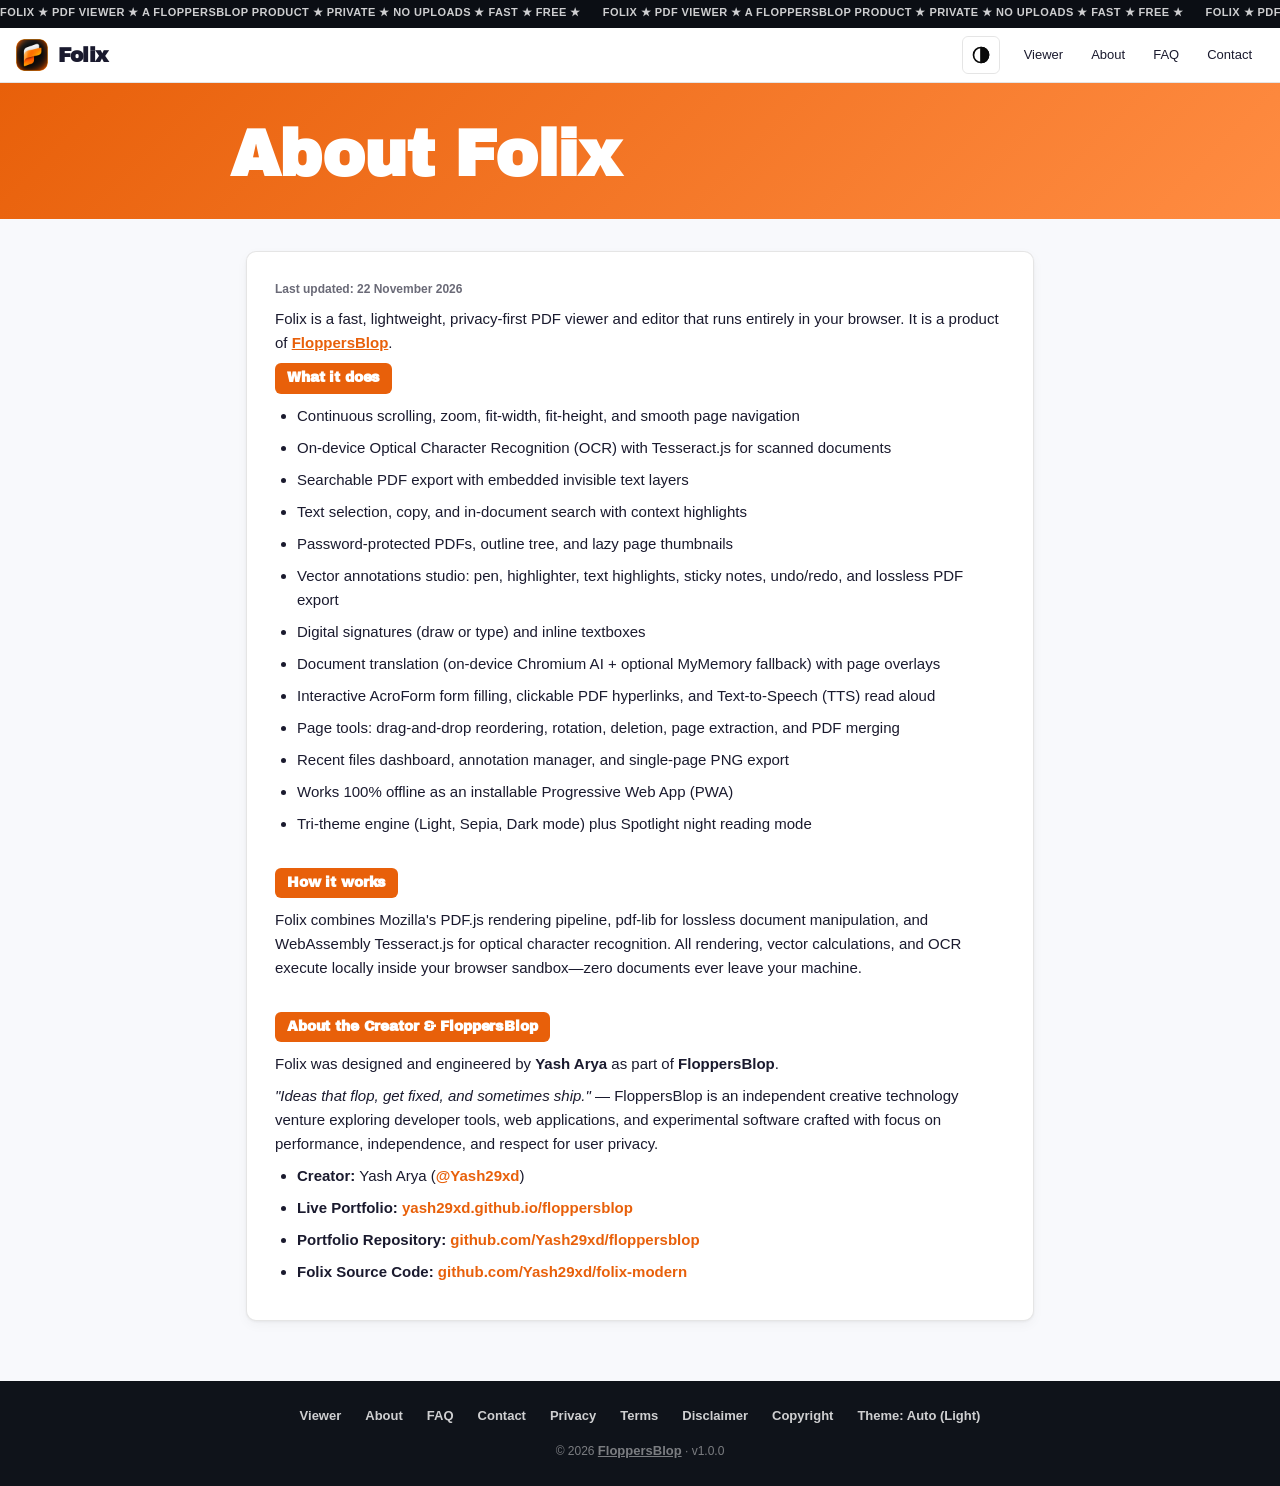
==== about.html @ b5c9e2c2 "Initial release of Folix Modern PDF Viewer" ====
<!DOCTYPE html>
<html lang="en"><head><meta charset="utf-8"><meta http-equiv="Content-Security-Policy" content="default-src 'self'; script-src 'self' 'unsafe-inline' 'wasm-unsafe-eval' 'unsafe-eval' blob:; style-src 'self' 'unsafe-inline'; img-src 'self' data: blob:; font-src 'self' data:; connect-src 'self' https://api.mymemory.translated.net blob:; worker-src 'self' blob:; frame-ancestors 'none'"><meta name="viewport" content="width=device-width, initial-scale=1, viewport-fit=cover">
<title>About Folix - Folix</title><meta name="theme-color" content="#e8600a">
<link rel="icon" type="image/png" sizes="32x32" href="assets/favicon-32.png"><link rel="apple-touch-icon" href="assets/apple-touch-icon.png"><link rel="manifest" href="site.webmanifest"><meta name="mobile-web-app-capable" content="yes"><meta name="apple-mobile-web-app-capable" content="yes"><meta name="apple-mobile-web-app-title" content="Folix">

<script>try{var t=localStorage.getItem('folix.theme');if(t==='dark'||t==='dark-ui'||t==='sepia')document.documentElement.dataset.theme=t;else if(localStorage.getItem('folix.dark')==='1')document.documentElement.dataset.theme='dark'}catch(e){}</script>
<link rel="stylesheet" href="styles.css"></head>
<body>
<div class="ticker" aria-hidden="true"><div class="tk"><span>FOLIX ★ PDF VIEWER ★ A FLOPPERSBLOP PRODUCT ★ PRIVATE ★ NO UPLOADS ★ FAST ★ FREE ★</span><span>FOLIX ★ PDF VIEWER ★ A FLOPPERSBLOP PRODUCT ★ PRIVATE ★ NO UPLOADS ★ FAST ★ FREE ★</span><span>FOLIX ★ PDF VIEWER ★ A FLOPPERSBLOP PRODUCT ★ PRIVATE ★ NO UPLOADS ★ FAST ★ FREE ★</span><span>FOLIX ★ PDF VIEWER ★ A FLOPPERSBLOP PRODUCT ★ PRIVATE ★ NO UPLOADS ★ FAST ★ FREE ★</span><span>FOLIX ★ PDF VIEWER ★ A FLOPPERSBLOP PRODUCT ★ PRIVATE ★ NO UPLOADS ★ FAST ★ FREE ★</span><span>FOLIX ★ PDF VIEWER ★ A FLOPPERSBLOP PRODUCT ★ PRIVATE ★ NO UPLOADS ★ FAST ★ FREE ★</span></div></div>
<header class="top"><a class="brand" href="index.html"><img src="assets/icon-192.png" alt=""><b>Folix</b></a>
<button type="button" class="thm" data-theme-toggle aria-label="Change theme"><img src="assets/icons/contrast.svg" alt=""></button>
<button class="burger" id="burger" aria-label="Menu" aria-expanded="false"><img src="assets/icons/menu.svg" alt=""></button>
<nav id="nav" aria-label="Main"><a href="index.html">Viewer</a><a href="about.html">About</a><a href="faq.html">FAQ</a><a href="contact.html">Contact</a></nav></header>
<main><div class="t"><h1>About Folix</h1></div><div class="wrap"><article class="card"><p class="up">Last updated: <span data-cfg="updated"></span></p>
<p>Folix is a fast, lightweight, privacy-first PDF viewer and editor that runs entirely in your browser. It is a product of <a href="https://yash29xd.github.io/floppersblop/" target="_blank" rel="noopener" style="font-weight:700;color:var(--o);text-decoration:underline"><span data-cfg="owner"></span></a>.</p>
<h2>What it does</h2><ul><li>Continuous scrolling, zoom, fit-width, fit-height, and smooth page navigation</li><li>On-device Optical Character Recognition (OCR) with Tesseract.js for scanned documents</li><li>Searchable PDF export with embedded invisible text layers</li><li>Text selection, copy, and in-document search with context highlights</li><li>Password-protected PDFs, outline tree, and lazy page thumbnails</li><li>Vector annotations studio: pen, highlighter, text highlights, sticky notes, undo/redo, and lossless PDF export</li><li>Digital signatures (draw or type) and inline textboxes</li><li>Document translation (on-device Chromium AI + optional MyMemory fallback) with page overlays</li><li>Interactive AcroForm form filling, clickable PDF hyperlinks, and Text-to-Speech (TTS) read aloud</li><li>Page tools: drag-and-drop reordering, rotation, deletion, page extraction, and PDF merging</li><li>Recent files dashboard, annotation manager, and single-page PNG export</li><li>Works 100% offline as an installable Progressive Web App (PWA)</li><li>Tri-theme engine (Light, Sepia, Dark mode) plus Spotlight night reading mode</li></ul>
<h2>How it works</h2><p>Folix combines Mozilla's PDF.js rendering pipeline, pdf-lib for lossless document manipulation, and WebAssembly Tesseract.js for optical character recognition. All rendering, vector calculations, and OCR execute locally inside your browser sandbox—zero documents ever leave your machine.</p>

<h2>About the Creator & FloppersBlop</h2>
<p>Folix was designed and engineered by <b>Yash Arya</b> as part of <b>FloppersBlop</b>.</p>
<p><i>"Ideas that flop, get fixed, and sometimes ship."</i> &mdash; FloppersBlop is an independent creative technology venture exploring developer tools, web applications, and experimental software crafted with focus on performance, independence, and respect for user privacy.</p>
<ul>
  <li><b>Creator:</b> Yash Arya (<a href="https://github.com/Yash29xd" target="_blank" rel="noopener">@Yash29xd</a>)</li>
  <li><b>Live Portfolio:</b> <a href="https://yash29xd.github.io/floppersblop/" target="_blank" rel="noopener">yash29xd.github.io/floppersblop</a></li>
  <li><b>Portfolio Repository:</b> <a href="https://github.com/Yash29xd/floppersblop" target="_blank" rel="noopener">github.com/Yash29xd/floppersblop</a></li>
  <li><b>Folix Source Code:</b> <a href="https://github.com/Yash29xd/folix-modern" target="_blank" rel="noopener">github.com/Yash29xd/folix-modern</a></li>
</ul>
</article></div></main>
<footer><nav class="nav" aria-label="Site"><a href="index.html">Viewer</a><a href="about.html">About</a><a href="faq.html">FAQ</a><a href="contact.html">Contact</a><a href="privacy.html">Privacy</a><a href="terms.html">Terms</a><a href="disclaimer.html">Disclaimer</a><a href="copyright.html">Copyright</a><button type="button" class="thm-f" data-theme-toggle="text"></button></nav><div>&copy; <span data-cfg="year"></span> <a href="https://yash29xd.github.io/floppersblop/" target="_blank" rel="noopener" style="color:inherit;text-decoration:underline;font-weight:700"><span data-cfg="owner"></span></a> &middot; v<span data-cfg="version"></span></div></footer>
<script src="config.js"></script><script src="app.js"></script></body></html>
---- styles.css ----
/**
 * @file styles.css
 * @description Master Stylesheet for Folix Modern PDF Viewer.
 *
 * Design System & Architecture:
 * - Clean, Modern UI: Soft shadows, rounded corners, refined color palette,
 *   system sans-serif typography, and generous whitespace.
 * - Tri-Theme Token Architecture:
 *   - Light (default): Clean white surfaces, subtle gray borders, soft blue-gray shadows,
 *     refined orange accent (#e8600a), warm neutrals.
 *   - Sepia: Warm parchment tones, muted amber accents, comfortable reading palette.
 *   - Dark: Modern dark surfaces (#0a0a0c background, #131316 cards, #101014 header/bars),
 *     subtle borders, muted orange accents, and crisp readable typography.
 * - Layout & Component Modules:
 *   1. Web Font Declarations (Archivo Black for branding, System Sans-Serif for body, Dancing Script for signatures)
 *   2. Base Reset, Root Variables & Global Element Rules
 *   3. Marquee Ticker, Header Bar & Site Navigation
 *   4. Main Viewer Toolbar & Adaptive Responsive Buttons
 *   5. Virtual Page Display Area & PDF Canvas Text Layers
 *   6. Sidebar, Navigation Tabs, Lazy Thumbnails & Outline Tree
 *   7. SVG Annotation Overlays (Ink, Highlighting, Notes, Textboxes, Signatures)
 *   8. Modal Dialogs (Password, Shortcuts Help, Notes Form, Signature Pad, Page Tools)
 *   9. Spotlight Night Reading Mode & Dimmer Overlay
 *   10. Search Custom Highlights & Find Tab Results
 *   11. Text-to-Speech (TTS) Floating Controller Bar
 *   12. Multi-Page Tools Grid & Drag-and-Drop Cards
 *   13. Document & Selection Translation Layers
 *   14. Print Optimization Media Queries (@media print)
 */

/* ===== WEB FONTS ===== */
@font-face{font-family:"Archivo Black";src:url(assets/fonts/archivo-black-latin-400-normal.woff2) format("woff2");font-weight:400;font-display:swap}
@font-face{font-family:"Space Mono";src:url(assets/fonts/space-mono-latin-400-normal.woff2) format("woff2");font-weight:400;font-display:swap}
@font-face{font-family:"Space Mono";src:url(assets/fonts/space-mono-latin-700-normal.woff2) format("woff2");font-weight:700;font-display:swap}
@font-face{font-family:"Dancing Script";src:url(assets/fonts/dancing-script-latin-600-normal.woff2) format("woff2");font-weight:600;font-display:swap}

/* ===== ROOT TOKENS & RESET ===== */
:root{
  --bd:rgba(0,0,0,.1);--sd:rgba(0,0,0,.06);
  --bw4:1px;--bw3:1px;--bw2:1px;
  --ink:#1a1a2e;--paper:#f8f9fc;
  --o:#e8600a;--y:#fff7ed;--l:#e8f5e9;
  --blk:#11141d;--yb:#e8600a;--lb:#2e7d32;--ob:#e8600a;
  --w:#ffffff;--cream:#f8f9fc;
  --s1:var(--paper);
  --b:1px solid var(--bd);
  --sh:0 1px 3px rgba(0,0,0,.06),0 4px 12px rgba(0,0,0,.04);
  --radius:10px;--radius-sm:8px;--radius-xs:6px;
  --font-body:-apple-system,BlinkMacSystemFont,"Segoe UI",Roboto,"Helvetica Neue",Arial,sans-serif;
  --font-heading:"Archivo Black",system-ui,sans-serif;
  --transition:all .18s cubic-bezier(.4,0,.2,1);

  /* Semantic Theme Tokens */
  --bg-footer:#0f131a;
  --fg-footer:rgba(255,255,255,.8);
  --fg-footer-muted:rgba(255,255,255,.45);
  --bg-ticker:#0b0e14;
  --fg-ticker:rgba(255,255,255,.8);
  --text-muted:rgba(26,26,46,.65);
  --hero-card-bg:#ffffff;
  --card-bg:#ffffff;
}
*{box-sizing:border-box;margin:0}
html{scroll-behavior:smooth}
body{background:var(--paper);color:var(--ink);font:15px/1.6 var(--font-body);min-height:100vh;min-height:100dvh;display:flex;flex-direction:column}
::selection{background:rgba(232,96,10,.25);color:var(--ink)}
h1,h2,.brand,.btn,.tile{font-family:var(--font-heading);letter-spacing:-.01em}
.tk,#nav a,footer a{font-family:var(--font-body);font-weight:600}

/* ===== TICKER — clean modern accent bar ===== */
.ticker{background:var(--bg-ticker);color:var(--fg-ticker);overflow:hidden;border-bottom:none;white-space:nowrap;height:28px}
.tk{display:flex;width:max-content;animation:tk 32s linear infinite;padding:5px 0;font-size:11px;letter-spacing:.04em;text-transform:uppercase}
.tk span{padding-right:2em}
@keyframes tk{to{transform:translateX(-50%)}}

/* ===== HEADER ===== */
.top{position:relative;display:flex;align-items:center;justify-content:space-between;gap:12px;padding:10px 20px;padding-top:calc(10px + env(safe-area-inset-top));background:var(--w);border-bottom:1px solid var(--bd);z-index:20;backdrop-filter:blur(12px);-webkit-backdrop-filter:blur(12px)}
.brand{display:flex;align-items:center;gap:10px;color:var(--ink);text-decoration:none;font-size:22px;line-height:1;letter-spacing:-.02em}
.brand img{width:36px;height:36px;border:none;border-radius:10px;background:transparent;box-shadow:none}
#nav{display:flex;gap:4px}
#nav a{padding:8px 14px;border:none;background:transparent;color:var(--ink);text-decoration:none;font-size:13px;border-radius:var(--radius-sm);box-shadow:none;transition:var(--transition);text-transform:none;font-weight:500}
#nav a:hover{background:var(--y);color:var(--o)}
#nav a:active{transform:scale(.97)}
.burger{display:none;width:40px;height:40px;padding:0;border:1px solid var(--bd);background:var(--w);box-shadow:none;cursor:pointer;align-items:center;justify-content:center;border-radius:var(--radius-sm)}
.burger img{width:22px;height:22px}

/* ===== BUTTONS — global ===== */
button,.btn{border:1px solid var(--bd);background:var(--w);color:var(--ink);box-shadow:none;min-width:38px;height:38px;padding:0 12px;font:inherit;font-weight:500;cursor:pointer;display:inline-flex;gap:6px;align-items:center;justify-content:center;text-decoration:none;border-radius:var(--radius-xs);transition:var(--transition)}
button:hover,.btn:hover{background:var(--y);border-color:rgba(232,96,10,.2)}
button:active,.btn:active{transform:scale(.97)}
button:disabled{opacity:.4;box-shadow:none;cursor:default;transform:none}
button:focus-visible,.btn:focus-visible,input:focus-visible,a:focus-visible{outline:2px solid var(--o);outline-offset:2px;background:var(--y)}
button img,.btn img{width:20px;height:20px;pointer-events:none}
.pri{background:var(--o);color:#fff;border-color:var(--o);font-size:14px;font-weight:600}
.pri:hover{background:#d35400;border-color:#d35400}

/* ===== TOOLBAR ===== */
.bar{display:flex;gap:8px;align-items:center;padding:8px 16px;background:var(--w);border-bottom:1px solid var(--bd);overflow-x:auto;scrollbar-width:none}
.bar::-webkit-scrollbar{display:none}
.bar>*{flex:none}
.grp{display:flex;gap:2px;align-items:center;border:1px solid var(--bd);background:var(--paper);padding:3px;border-radius:var(--radius-sm);box-shadow:none}
.grp button{box-shadow:none;border:none;height:32px;min-width:32px;border-radius:var(--radius-xs)}
.grp button:active{transform:scale(.95)}
input[type=number],input[type=search]{background:var(--w);color:var(--ink);border:1px solid var(--bd);height:34px;padding:0 10px;font:inherit;font-weight:500;border-radius:var(--radius-xs)}
#pg{width:56px;text-align:center}
#q{width:150px}
#zl,#tot,#cnt{font-weight:600;min-width:40px;text-align:center}

/* ===== MAIN VIEWER ===== */
main#main{flex:1;min-height:0;overflow:auto;position:relative;background:var(--paper);-webkit-overflow-scrolling:touch}
#pages{display:flex;flex-direction:column;align-items:center;align-items:safe center;gap:24px;padding:28px 16px 60px}
.page{position:relative;background:#fff;outline:none;box-shadow:0 2px 8px rgba(0,0,0,.08),0 8px 24px rgba(0,0,0,.06);flex:none;max-width:none;border-radius:2px}
.page canvas{display:block}
.textLayer{position:absolute;inset:0;overflow:hidden;line-height:1}
.textLayer span{position:absolute;color:transparent;white-space:pre;cursor:text;transform-origin:0 0}
.textLayer ::selection{background:rgba(232,96,10,.25);color:transparent}
.textLayer{transform-origin:0 0}
.textLayer span.hit{background:rgba(255,214,10,.65);outline:1px solid rgba(0,0,0,.15);border-radius:2px}
#empty{min-height:100%;box-sizing:border-box;padding:24px 16px 0;display:flex;flex-direction:column;gap:28px}
#empty.drag .hero{background:var(--l);transform:scale(1.005)}
@keyframes pop{from{transform:translateY(12px);opacity:0}}

/* ===== FOOTER ===== */
body:not(.app){min-height:100vh;min-height:100dvh;display:flex;flex-direction:column}
body:not(.app) footer{margin-top:auto}
footer{background:var(--bg-footer);color:var(--fg-footer);border-top:1px solid var(--bd);padding:24px 20px calc(24px + env(safe-area-inset-bottom));display:grid;gap:14px;font-size:12px;margin-top:auto}
footer .nav{display:grid;grid-template-columns:repeat(4,auto);gap:8px 18px;justify-content:center}
footer a{color:var(--fg-footer);text-decoration:none;font-size:13px;transition:var(--transition)}
footer a:hover{color:#fff;background:transparent}
footer div{text-align:center;color:var(--fg-footer-muted)}
#empty footer{margin:auto -16px 0}

/* ===== STATIC PAGE TITLES & CARDS ===== */
.t{background:linear-gradient(135deg,var(--o) 0%,#ff8c42 100%);border-bottom:none;padding:40px 20px 32px}
.t h1{max-width:820px;margin:0 auto;font-size:clamp(32px,7vw,64px);line-height:1;animation:pop .45s ease both;color:#fff}
.wrap{max-width:820px;width:100%;margin:0 auto;padding:32px 16px 60px}
.card{background:var(--card-bg);border:1px solid var(--bd);box-shadow:var(--sh);padding:28px;border-radius:var(--radius);animation:pop .5s ease both}
.card h2{display:inline-block;background:var(--o);color:#fff;padding:4px 12px;margin:24px 0 10px;font-size:14px;border-radius:var(--radius-xs);transform:none}
.card h2:first-of-type{margin-top:0}
.card p,.card li{margin-bottom:8px}
.card ul{padding-left:22px}
.card a{color:var(--o);font-weight:600;background:transparent;text-decoration:none;padding:0;transition:var(--transition)}
.card a:hover{color:#d35400;text-decoration:underline}
.card code{background:var(--paper);border:1px solid var(--bd);padding:1px 6px;border-radius:4px;font-size:.9em}
.up{font-size:12px;margin-bottom:16px;font-weight:600;color:var(--text-muted)}

/* ===== TOAST ===== */
#msg{position:fixed;left:50%;bottom:calc(20px + env(safe-area-inset-bottom));transform:translateX(-50%);background:var(--bg-footer);color:#fff;border:1px solid var(--bd);border-radius:var(--radius-sm);padding:10px 20px;display:none;z-index:50;font-weight:500;box-shadow:0 4px 20px rgba(0,0,0,.25)}
.hide{display:none!important}

/* ===== RESPONSIVE ===== */
@media(max-width:720px){
 .burger{display:inline-flex}
 #nav{display:none;position:absolute;top:100%;left:0;right:0;background:var(--w);border-bottom:1px solid var(--bd);padding:12px 16px;gap:4px;grid-template-columns:1fr 1fr;box-shadow:0 8px 24px rgba(0,0,0,.1)}
 .top.open #nav{display:grid}
 #nav a{text-align:center;padding:12px 8px;background:var(--paper);border-radius:var(--radius-xs)}
 footer .nav{grid-template-columns:repeat(2,auto)}
 .brand{font-size:20px}#q{width:110px}
 .page{box-shadow:0 2px 8px rgba(0,0,0,.08)}
}
@media(prefers-reduced-motion:reduce){*{animation:none!important;transition:none!important}html{scroll-behavior:auto}}
@media print{.ticker,.top,.bar,#msg,#empty,footer,#reveal,.pop,#spot,#spctl{display:none!important}main#main{overflow:visible}.page{box-shadow:none;outline:0}}

/* ===== APP MODE ===== */
body.app{height:100vh;height:100dvh;overflow:hidden}
#chrome{flex:none;position:relative;z-index:20;transition:margin-top .25s ease}
body.reading .ticker{display:none}
#pin.on{background:var(--l);color:var(--lb)}
#reveal{position:fixed;top:calc(6px + env(safe-area-inset-top));left:50%;transform:translateX(-50%);z-index:30;height:32px;min-width:0;padding:0 14px;font-size:12px;background:var(--o);color:#fff;border-radius:999px;border:none;box-shadow:0 2px 12px rgba(232,96,10,.3)}

/* ===== HERO ===== */
.hero{max-width:980px;width:100%;margin:0 auto;background:var(--hero-card-bg);border:1px solid var(--bd);box-shadow:var(--sh);border-radius:var(--radius);padding:32px;display:grid;grid-template-columns:1fr auto;grid-template-areas:"copy lockup" "copy ." "copy pill";gap:20px 32px;animation:pop .45s ease both;transition:background .15s,transform .15s}
.hero .copy{grid-area:copy;align-self:center}
.hero h1{font-size:clamp(36px,7vw,72px);line-height:.94;margin-bottom:16px;color:var(--ink)}
.hero h1 em{font-style:normal;color:var(--o);background:transparent;padding:0}
.hero p{margin-bottom:20px;max-width:44ch;color:var(--text-muted);font-size:16px}
.hero .btn{height:48px;font-size:16px;padding:0 24px;border-radius:var(--radius-sm)}
.lockup{grid-area:lockup;width:clamp(230px,30vw,340px);justify-self:end;height:auto}
.pill{grid-area:pill;justify-self:end;align-self:end;display:inline-flex;align-items:center;background:var(--paper);border:1px solid var(--bd);border-radius:999px;padding:8px 20px;box-shadow:none}
.pill img{height:30px;width:auto;display:block}
@media(max-width:720px){.hero{grid-template-columns:1fr;grid-template-areas:"lockup" "copy" "pill";padding:24px;border-radius:var(--radius)}.lockup{justify-self:start;width:min(300px,80vw)}.pill{justify-self:start}}
#dark.on{background:var(--l);color:var(--lb)}
#pages:empty{display:none}
footer .nav{display:flex;flex-wrap:wrap;justify-content:center;gap:10px 24px}
.card a.btn{background:var(--o);padding:0 22px;color:#fff;border-radius:var(--radius-xs)}
.card a.btn:hover{background:#d35400}
.mailbox{display:flex;flex-wrap:wrap;gap:12px;align-items:center;margin:6px 0 26px}
.mailbox .btn{height:52px;font-size:clamp(14px,3.6vw,20px);border-radius:var(--radius-sm)}
.steps{list-style:none;padding:0!important;display:grid;grid-template-columns:repeat(3,1fr);gap:16px;margin-top:10px}
.steps li{border:1px solid var(--bd);box-shadow:var(--sh);padding:16px;margin:0;border-radius:var(--radius-sm);background:var(--w)}
.steps li:nth-child(1){border-left:3px solid var(--o)}.steps li:nth-child(2){border-left:3px solid var(--lb)}.steps li:nth-child(3){border-left:3px solid #e67e22}
.steps b{display:block;font-family:var(--font-heading);font-size:28px;line-height:1;margin-bottom:8px;color:var(--o)}
@media(max-width:720px){.steps{grid-template-columns:1fr}}
@media(min-width:721px){.bar{gap:8px;padding:8px 16px}#q{width:110px}}
.mailbox .btn{text-transform:none;letter-spacing:0}

/* ===== SIDEBAR ===== */
.work{flex:1;min-height:0;display:flex;position:relative}
.work main#main{flex:1;min-width:0}
#side{display:none;flex:none;width:240px;background:var(--w);border-right:1px solid var(--bd);flex-direction:column;min-height:0;z-index:15}
.work.sb #side{display:flex}
.tabs{display:flex;border-bottom:1px solid var(--bd);flex:none}
.tabs button{flex:1;box-shadow:none;border:0;border-right:1px solid var(--bd);height:40px;font-family:var(--font-body);font-weight:600;text-transform:none;font-size:12px;border-radius:0}
.tabs button:last-child{border-right:0}
.tabs button.on{background:var(--y);color:var(--o)}
.tabs button:active{transform:none}
#side .panel{display:none;flex:1;min-height:0;overflow:auto;padding:14px 12px}
#side[data-tab=pages] #thumbs{display:flex}
#side[data-tab=outline] #outline{display:block}
#thumbs{flex-direction:column;align-items:center;gap:16px}
.th{display:flex;flex-direction:column;align-items:center;gap:6px;background:none;border:0;box-shadow:none;height:auto;padding:0;min-width:0;flex:none}
.th:hover,.th:active{background:none;transform:none}
.th .box{background:#fff;border:1px solid var(--bd);box-shadow:0 1px 4px rgba(0,0,0,.08);overflow:hidden;border-radius:4px}
.th .box canvas{display:block}
.th:hover .box{box-shadow:0 2px 8px rgba(232,96,10,.15);border-color:rgba(232,96,10,.3)}
.th.cur .box{outline:2px solid var(--o);outline-offset:2px}
.th.cur span{background:var(--o);color:#fff;padding:2px 8px;border-radius:var(--radius-xs)}
.th span{font-weight:600;font-size:12px}
#outline ul{list-style:none;padding-left:14px}
#outline>ul{padding-left:0}
.orow{display:flex;gap:4px;align-items:flex-start;margin-bottom:4px}
#outline .tg{height:26px;min-width:26px;padding:0;box-shadow:none;border-width:1px;flex:none;border-radius:var(--radius-xs)}
#outline .ol{height:auto;min-height:26px;box-shadow:none;border:0;background:none;padding:2px 6px;text-align:left;font-weight:400;justify-content:flex-start;line-height:1.3;border-radius:var(--radius-xs)}
#outline .ol:hover{background:var(--y)}
#outline .ol:active{transform:none}
.none{font-weight:600;font-size:12px}
#sb.on{background:var(--l);color:var(--lb)}

/* ===== DIALOGS ===== */
dialog{border:none;box-shadow:0 8px 40px rgba(0,0,0,.15),0 2px 12px rgba(0,0,0,.08);background:var(--w);padding:28px;width:min(92vw,440px);color:var(--ink);font:inherit;margin:auto;border-radius:var(--radius)}
dialog::backdrop{background:rgba(0,0,0,.45);backdrop-filter:blur(4px);-webkit-backdrop-filter:blur(4px)}
dialog h2{font-size:22px;margin-bottom:10px}
dialog p{margin-bottom:14px;font-weight:500}
dialog input{width:100%;margin-bottom:16px;height:44px;border-radius:var(--radius-xs)}
dialog .row{display:flex;gap:10px}
@media(max-width:720px){#side{position:absolute;left:0;top:0;bottom:0;width:min(82vw,300px);box-shadow:8px 0 24px rgba(0,0,0,.12)}}
@media print{#side{display:none!important}}
main#main{touch-action:pan-x pan-y}

/* ===== ANNOTATION BAR ===== */
.abar{display:flex;gap:8px;align-items:center;padding:8px 16px;background:var(--w);border-bottom:1px solid var(--bd);overflow-x:auto;scrollbar-width:none}
.abar::-webkit-scrollbar{display:none}
.abar>*{flex:none}
.abar .grp button{height:32px;min-width:32px;padding:0 8px;font-size:12px;box-shadow:none;border:none;border-radius:var(--radius-xs)}
.abar .grp button.on{background:var(--l);color:var(--lb)}
.abar .sw{width:32px;padding:0;min-width:32px;border-radius:50%}
.abar .sw.on{outline:2px solid var(--o);outline-offset:2px}
#asave{height:38px;background:var(--o);color:#fff;border-color:var(--o);border-radius:var(--radius-xs)}
#ann.on{background:var(--l);color:var(--lb)}

/* ===== ANNOTATIONS ===== */
.ann{position:absolute;left:0;top:0;width:100%;height:100%;pointer-events:none}
main[data-tl=pen] .ann,main[data-tl=mk] .ann,main[data-tl=note] .ann,main[data-tl=tx] .ann,main[data-tl=sig] .ann{pointer-events:auto;touch-action:none;cursor:crosshair}
main[data-tl=er] .ann .hit{pointer-events:stroke}
main[data-tl=er] .ann .hl rect{pointer-events:fill}
main[data-tl=er] .nt{outline:2px dashed var(--o)}
.nl{position:absolute;left:0;top:0;width:100%;height:100%;pointer-events:none}
.nt{position:absolute;width:28px;height:28px;min-width:0;padding:0;border:1px solid var(--bd);box-shadow:0 2px 6px rgba(0,0,0,.1);pointer-events:auto;transform:translate(-4px,-4px);z-index:3;border-radius:var(--radius-xs)}
.nt img{width:14px;height:14px}
.nt .ntx{display:none;position:absolute;left:0;top:34px;width:220px;background:var(--w);color:var(--ink);border:1px solid var(--bd);box-shadow:0 4px 16px rgba(0,0,0,.12);padding:10px;text-align:left;white-space:pre-wrap;font-weight:400;font-size:13px;line-height:1.4;z-index:5;cursor:auto;border-radius:var(--radius-sm)}
.nt.open .ntx{display:block}
#ntf textarea{width:100%;border:1px solid var(--bd);padding:10px;font:inherit;margin-bottom:14px;resize:vertical;border-radius:var(--radius-xs)}
@media(max-width:720px){.abar .grp button span,#ann span,#asave span{display:none}}

/* ===== COMPACT ADAPTIVE CHROME ===== */
.ticker .tk{padding:4px 0;font-size:11px}
.top{padding:8px 16px;padding-top:calc(8px + env(safe-area-inset-top))}
.brand{font-size:20px}
.brand img{width:32px;height:32px;border-radius:8px}
#nav a{padding:6px 12px}
.burger{width:38px;height:38px}
.bar{padding:6px 12px;gap:6px;overflow:hidden;flex-wrap:nowrap}
.bar>button,.bar>.btn,#more>button{height:34px;min-width:34px;padding:0 8px}
.bar .grp,#more .grp{padding:2px 3px;gap:2px}
.bar .grp button,#more .grp button{height:30px;min-width:30px;padding:0 6px}
.bar input[type=number],.bar input[type=search],#more input{height:30px}
.bar .grp>img{margin:0 2px}
.bar #openl{padding:0 10px}
.mini{display:none;flex:none}
.mini button{padding:0;width:36px;height:34px;background:var(--bg-footer);border-radius:var(--radius-xs);border:none}
.mini button img{width:24px;height:24px;border-radius:6px}
body.reading .ticker{display:none}
body.reading .mini{display:none}
.pop{position:fixed;display:none;z-index:60;background:var(--w);border:1px solid var(--bd);box-shadow:0 8px 32px rgba(0,0,0,.15);border-radius:var(--radius);padding:12px;max-width:calc(100vw - 16px)}
.pop.open{display:flex}
#more{flex-wrap:wrap;gap:8px;align-items:center}
#more #q{width:130px}
#mnav{flex-direction:column;gap:4px;min-width:180px}
#mnav a,#mnav button{font-family:var(--font-body);font-weight:600;text-transform:none;font-size:13px;color:var(--ink);text-decoration:none;padding:8px 12px;border:1px solid var(--bd);background:var(--w);box-shadow:none;border-radius:var(--radius-xs)}
#mnav a:hover,#mnav button:hover{background:var(--y);color:var(--o)}
.abar{flex-wrap:wrap;overflow:visible;padding:6px 12px;gap:8px}
@media(max-width:1439px){.bar #openl span,#ann span,#pinl,#moreb span{display:none}}
@media(max-width:720px){.bar #q,#more #q{width:100px}}
#more #pinl,#more #ann span{display:inline}

/* ===== THEME CANVAS FILTERS ===== */
html[data-theme=dark] .page{background:#16161a}
html[data-theme=dark] .page canvas{filter:invert(.92) hue-rotate(180deg)}
html[data-theme=dark-ui] .page{background:#ffffff;box-shadow:0 4px 24px rgba(0,0,0,.5),0 1px 4px rgba(0,0,0,.2)}
html[data-theme=dark-ui] .page canvas{filter:none!important}
html[data-theme=sepia] .page{background:#f0e2bf}
html[data-theme=sepia] .page canvas{filter:sepia(.6) saturate(.85) brightness(.96)}

/* ===== TWO-PAGE VIEW ===== */
#pages.two{display:grid;grid-template-columns:repeat(2,max-content);justify-content:center;justify-content:safe center;align-items:start;gap:24px}
#two.on{background:var(--l);color:var(--lb)}
.lnk{border:0;background:none;box-shadow:none;height:auto;min-width:0;padding:0;margin-top:14px;display:block;font-weight:600;text-decoration:none;cursor:pointer;color:var(--o);transition:var(--transition)}
.lnk:hover,.lnk:active{background:none;transform:none;box-shadow:none;color:#d35400;text-decoration:underline}
.hero .copy .btn{margin:0 8px 6px 0}

/* ===== KEYBOARD SHORTCUTS DIALOG ===== */
.keys{width:100%;border-collapse:collapse;margin-bottom:16px}
.keys td{padding:6px 0;border-bottom:1px solid var(--bd)}
.keys td:first-child{white-space:nowrap;padding-right:14px}
kbd{border:1px solid var(--bd);background:var(--paper);padding:2px 8px;font:inherit;font-weight:600;font-size:.9em;border-radius:4px;box-shadow:0 1px 2px rgba(0,0,0,.06)}
#hk,#sgd,#ocrd{width:min(94vw,560px)}
#hk,#ocrd{max-height:92vh}

/* ===== TEXT BOXES & SIGNATURES ===== */
.tx{position:absolute;white-space:pre;font-family:Helvetica,Arial,sans-serif;line-height:1.2;pointer-events:none;outline:none;padding:0;margin:0}
main[data-tl=tx] .tx,main[data-tl=er] .tx{pointer-events:auto;cursor:text}
.tx.edit{pointer-events:auto;outline:2px dashed var(--o);background:rgba(255,255,255,.75);min-width:40px;min-height:1.2em}
.sg{position:absolute;pointer-events:auto;cursor:move;touch-action:none;user-select:none;-webkit-user-drag:none}
main[data-tl=er] .tx,main[data-tl=er] .sg{outline:2px dashed var(--o);cursor:pointer}

/* ===== SIGNATURE DIALOG TABS ===== */
.tabs2{display:flex;gap:6px;margin-bottom:12px}
.tabs2 button.on{background:var(--y);color:var(--o);border-color:rgba(232,96,10,.2)}
#sgc{width:100%;height:auto;background:#fff;border:1px solid var(--bd);touch-action:none;cursor:crosshair;display:block;margin-bottom:10px;border-radius:var(--radius-xs)}
#sgi{width:100%;height:44px;margin-bottom:10px;font-size:18px;border-radius:var(--radius-xs)}
#sgprev{background:#fff;border:1px solid var(--bd);min-height:90px;display:flex;align-items:center;justify-content:center;margin-bottom:10px;border-radius:var(--radius-xs)}
#sgprev img{max-width:100%;max-height:120px}
#sgsaved{margin-bottom:12px}
#sgsaved img{display:block;background:#fff;border:1px solid var(--bd);max-width:100%;max-height:100px;margin:8px 0;border-radius:var(--radius-xs)}
#sgsaved .or{margin:12px 0 0;font-size:12px;letter-spacing:.04em;color:var(--text-muted)}
.err{color:#d32f2f;font-weight:600;min-height:1.4em;margin-bottom:8px}

/* ===== SPOTLIGHT ===== */
#spot{position:absolute;left:0;top:0;width:100%;height:100%;overflow:hidden;pointer-events:none;z-index:12;--sr:170px}
#spot i{position:absolute;left:0;top:0;width:calc(var(--sr)*2);height:calc(var(--sr)*2);border-radius:50%;background:radial-gradient(circle,rgba(0,0,0,0) 52%,rgba(2,2,4,.975) 100%);box-shadow:0 0 0 5000px rgba(2,2,4,.975);will-change:transform}
#spctl{position:fixed;left:12px;bottom:calc(12px + env(safe-area-inset-bottom));z-index:50;display:flex;gap:6px;align-items:center;background:var(--w);border:1px solid var(--bd);box-shadow:0 4px 16px rgba(0,0,0,.12);border-radius:var(--radius);padding:6px 10px;font-family:var(--font-body);font-weight:600;font-size:11px}
#spctl button{height:30px;min-width:32px;padding:0 8px;box-shadow:none;border:1px solid var(--bd);border-radius:var(--radius-xs)}
#spctl #spx{background:var(--o);color:#fff;border-color:var(--o)}
#spotb.on{background:var(--l);color:var(--lb)}
html[data-theme=light] main[data-spot="1"] .page{background:#ebdcb8}
html[data-theme=light] main[data-spot="1"] .page canvas{filter:sepia(.55) brightness(.92)}
/* spotlight: dim the toolbar and sidebar; they light up on hover or focus */
#chrome,#side{transition:filter .25s ease}
body[data-spot="1"] #chrome,body[data-spot="1"] #side{filter:brightness(.28) saturate(.6)}
body[data-spot="1"] #chrome:hover,body[data-spot="1"] #chrome:has(:focus-visible),body[data-spot="1"] #side:hover,body[data-spot="1"] #side:has(:focus-visible),body[data-spot="1"] .awake{filter:none}

/* ===== COMPACT BAR — phones ===== */
#moreb{margin-left:auto}
.pop{max-height:calc(100vh - 90px);max-height:calc(100dvh - 90px);overflow:auto}
@media(max-width:520px){
 .bar{gap:4px;padding:5px 8px}
 .bar>button,.bar>.btn{min-width:32px;height:32px;padding:0 6px}
 .bar #openl{padding:0 6px}
 .mini button{width:32px;height:32px}
 .mini button img{width:22px;height:22px}
 .bar .grp{padding:2px;gap:2px}
 .bar .grp button{min-width:28px;height:28px;padding:0 3px}
 .bar #pg{width:40px;height:28px}
 .bar #tot{min-width:0;font-size:12px}
 .bar #zl{min-width:32px;font-size:12px}
 .bar .grp>img{display:none}
 #more{max-width:none}
}
#pages{transform-origin:0 0}

/* ========== SEPIA THEME ========== */
html[data-theme=sepia]{
  --ink:#3e2c1a;--paper:#f5ead4;
  --o:#c46b20;--y:#faf0de;--l:#e8ebc8;
  --w:#faf2e0;--s1:#ebe0c8;--blk:#2b1d0e;
  --yb:#c46b20;--lb:#7a9340;--cream:#f5ead4;
  --bd:rgba(62,44,26,.15);--sd:rgba(62,44,26,.08);
  --bg-footer:#2b1d0e;
  --fg-footer:rgba(245,234,212,.8);
  --fg-footer-muted:rgba(245,234,212,.45);
  --bg-ticker:#211508;
  --fg-ticker:rgba(245,234,212,.8);
  --text-muted:rgba(62,44,26,.7);
  --hero-card-bg:#faf2e0;
  --card-bg:#faf2e0
}
html[data-theme=sepia] footer{background:var(--bg-footer);border-top:1px solid rgba(0,0,0,.1);color:var(--fg-footer)}
html[data-theme=sepia] footer a{color:var(--fg-footer)}
html[data-theme=sepia] footer a:hover{color:#fff}
html[data-theme=sepia] footer div{color:var(--fg-footer-muted)}
html[data-theme=sepia] .thm-f{color:var(--fg-footer)}
html[data-theme=sepia] .thm-f:hover{color:#fff}

/* ========== DARK THEME & DARK UI THEME ========== */
html:is([data-theme=dark],[data-theme=dark-ui]) img[src*="/icons/"],html:is([data-theme=dark],[data-theme=dark-ui]) img.ic{filter:invert(.93)}
html[data-theme=dark] .th canvas{filter:invert(.92) hue-rotate(180deg)}
html[data-theme=dark] .th .box{background:#16161a}
html[data-theme=dark-ui] .th canvas{filter:none}
html[data-theme=dark-ui] .th .box{background:#ffffff;border-color:rgba(255,255,255,.15)}
html:is([data-theme=dark],[data-theme=dark-ui]) .err{color:#ff8a80}
html:is([data-theme=dark],[data-theme=dark-ui]) .tx.edit{color:#0a0a0a}
.lockup.d{display:none}
html:is([data-theme=dark],[data-theme=dark-ui]) .lockup.l{display:none}
html:is([data-theme=dark],[data-theme=dark-ui]) .lockup.d{display:block}
input:not([type=file]),textarea{background:var(--w);color:var(--ink)}
.thm{margin-left:auto;width:38px;height:38px;min-width:0;padding:0;background:transparent;border:1px solid var(--bd);border-radius:var(--radius-xs);cursor:pointer}
.thm img{width:20px;height:20px}
.thm-f{background:none;border:0;box-shadow:none;color:var(--fg-footer);font-family:var(--font-body);font-weight:600;text-transform:none;font-size:13px;height:auto;min-width:0;padding:0;cursor:pointer}
.thm-f:hover,.thm-f:active{color:#fff;background:transparent;transform:none;box-shadow:none}

html:is([data-theme=dark],[data-theme=dark-ui]){
  --ink:#e4e1d9;--paper:#0a0a0c;
  --o:#ff7b2e;--y:#1c1c22;--l:#162816;
  --w:#141418;--s1:#0e0e11;--blk:#08080a;
  --yb:#ff7b2e;--lb:#66bb6a;--ob:#ff7b2e;--cream:#e4e1d9;
  --bd:rgba(255,255,255,.09);--sd:rgba(0,0,0,.4);
  --bw4:1px;--bw3:1px;--bw2:1px;
  --bg-footer:#08080a;
  --fg-footer:rgba(255,255,255,.75);
  --fg-footer-muted:rgba(255,255,255,.35);
  --bg-ticker:#060608;
  --fg-ticker:rgba(255,255,255,.7);
  --text-muted:rgba(228,225,217,.7);
  --hero-card-bg:#131316;
  --card-bg:#131316;
  color-scheme:dark
}
html:is([data-theme=dark],[data-theme=dark-ui]) ::selection{background:rgba(255,123,46,.3);color:#fff}
html:is([data-theme=dark],[data-theme=dark-ui]) .top,html:is([data-theme=dark],[data-theme=dark-ui]) .bar{background:#101014;border-color:rgba(255,255,255,.08)}
html:is([data-theme=dark],[data-theme=dark-ui]) .brand{color:#f0ede6}
html:is([data-theme=dark],[data-theme=dark-ui]) .ticker{background:var(--bg-ticker);color:var(--fg-ticker);border-bottom:1px solid rgba(255,255,255,.06)}
html:is([data-theme=dark],[data-theme=dark-ui]) .abar{background:#131318;border-color:rgba(255,255,255,.08)}
html:is([data-theme=dark],[data-theme=dark-ui]) .bar button,html:is([data-theme=dark],[data-theme=dark-ui]) .bar .btn,html:is([data-theme=dark],[data-theme=dark-ui]) .bar .grp,html:is([data-theme=dark],[data-theme=dark-ui]) .bar input,html:is([data-theme=dark],[data-theme=dark-ui]) #more .grp,html:is([data-theme=dark],[data-theme=dark-ui]) #more button,html:is([data-theme=dark],[data-theme=dark-ui]) #more input,html:is([data-theme=dark],[data-theme=dark-ui]) .abar .grp,html:is([data-theme=dark],[data-theme=dark-ui]) .abar button,html:is([data-theme=dark],[data-theme=dark-ui]) #side,html:is([data-theme=dark],[data-theme=dark-ui]) .tabs,html:is([data-theme=dark],[data-theme=dark-ui]) .tabs button,html:is([data-theme=dark],[data-theme=dark-ui]) .mini button{border-color:rgba(255,255,255,.09)}
html:is([data-theme=dark],[data-theme=dark-ui]) .bar .grp{background:#16161b}
html:is([data-theme=dark],[data-theme=dark-ui]) .bar button{color:var(--ink)}
html:is([data-theme=dark],[data-theme=dark-ui]) button:hover:not(.pri):not(.on):not(.sw),html:is([data-theme=dark],[data-theme=dark-ui]) .btn:hover:not(.pri){background:#22222a;border-color:rgba(255,255,255,.14)}
html:is([data-theme=dark],[data-theme=dark-ui]) button.on:not(.sw),html:is([data-theme=dark],[data-theme=dark-ui]) .grp button.on{background:var(--l);color:#66bb6a;border-color:rgba(102,187,106,.3)}
html:is([data-theme=dark],[data-theme=dark-ui]) #ann.on{background:rgba(255,123,46,.15);border-color:rgba(255,123,46,.3);color:var(--yb)}
html:is([data-theme=dark],[data-theme=dark-ui]) .pri,html:is([data-theme=dark],[data-theme=dark-ui]) #asave,html:is([data-theme=dark],[data-theme=dark-ui]) #spctl #spx,html:is([data-theme=dark],[data-theme=dark-ui]) .tabs button.on{background:var(--o);color:#fff;border-color:var(--o)}
html:is([data-theme=dark],[data-theme=dark-ui]) .pri:hover{background:#ff9550;border-color:#ff9550}
html:is([data-theme=dark],[data-theme=dark-ui]) .pri img,html:is([data-theme=dark],[data-theme=dark-ui]) .on img,html:is([data-theme=dark],[data-theme=dark-ui]) #asave img,html:is([data-theme=dark],[data-theme=dark-ui]) #spx img{filter:none}
html:is([data-theme=dark],[data-theme=dark-ui]) .hero{background:var(--hero-card-bg);border-color:rgba(255,255,255,.08);box-shadow:0 8px 32px rgba(0,0,0,.35)}
html:is([data-theme=dark],[data-theme=dark-ui]) .hero h1{color:#f0ede6}
html:is([data-theme=dark],[data-theme=dark-ui]) .hero h1 em{color:var(--o);background:none;padding:0}
html:is([data-theme=dark],[data-theme=dark-ui]) .hero p{color:var(--text-muted)}
html:is([data-theme=dark],[data-theme=dark-ui]) .lnk{color:var(--yb)}
html:is([data-theme=dark],[data-theme=dark-ui]) .pill{background:#18181e;border:1px solid rgba(255,255,255,.1);box-shadow:none}
.pill .d{display:none}
html:is([data-theme=dark],[data-theme=dark-ui]) .pill .l{display:none}
html:is([data-theme=dark],[data-theme=dark-ui]) .pill .d{display:block}
html:is([data-theme=dark],[data-theme=dark-ui]) .t{background:linear-gradient(135deg,#1f130b 0%,#2d1a0e 100%);border:none}
html:is([data-theme=dark],[data-theme=dark-ui]) .t h1{color:#f0ede6}
html:is([data-theme=dark],[data-theme=dark-ui]) dialog,html:is([data-theme=dark],[data-theme=dark-ui]) #spctl{background:#18181d;border:1px solid rgba(255,255,255,.1);color:var(--ink)}
html:is([data-theme=dark],[data-theme=dark-ui]) dialog h2{color:#f0ede6}
html:is([data-theme=dark],[data-theme=dark-ui]) dialog p{color:var(--text-muted)}
html:is([data-theme=dark],[data-theme=dark-ui]) dialog input,html:is([data-theme=dark],[data-theme=dark-ui]) dialog textarea{background:#111115;border-color:rgba(255,255,255,.12);color:var(--ink)}
html:is([data-theme=dark],[data-theme=dark-ui]) kbd{background:#202026;border-color:rgba(255,255,255,.14);color:var(--ink)}
html:is([data-theme=dark],[data-theme=dark-ui]) .keys td{border-color:rgba(255,255,255,.08);color:var(--ink)}
html:is([data-theme=dark],[data-theme=dark-ui]) footer{background:var(--bg-footer);border-top:1px solid rgba(255,255,255,.06);color:var(--fg-footer)}
html:is([data-theme=dark],[data-theme=dark-ui]) footer a{color:var(--fg-footer)}
html:is([data-theme=dark],[data-theme=dark-ui]) footer a:hover{color:#fff}
html:is([data-theme=dark],[data-theme=dark-ui]) footer div{color:var(--fg-footer-muted)}
html:is([data-theme=dark],[data-theme=dark-ui]) .thm-f{color:var(--fg-footer)}
html:is([data-theme=dark],[data-theme=dark-ui]) .thm-f:hover{color:#fff}
html:is([data-theme=dark],[data-theme=dark-ui]) .steps li{background:#16161b;color:var(--ink);border-color:rgba(255,255,255,.09)}
html:is([data-theme=dark],[data-theme=dark-ui]) .steps li b{color:var(--o)}
html:is([data-theme=dark],[data-theme=dark-ui]) .steps li:nth-child(1){border-left-color:var(--yb)}
html:is([data-theme=dark],[data-theme=dark-ui]) .steps li:nth-child(2){border-left-color:var(--lb)}
html:is([data-theme=dark],[data-theme=dark-ui]) .steps li:nth-child(3){border-left-color:var(--o)}
html:is([data-theme=dark],[data-theme=dark-ui]) .card{background:var(--card-bg);border-color:rgba(255,255,255,.08);box-shadow:0 4px 24px rgba(0,0,0,.35);color:var(--ink)}
html:is([data-theme=dark],[data-theme=dark-ui]) .card p,html:is([data-theme=dark],[data-theme=dark-ui]) .card li{color:rgba(228,225,217,.82)}
html:is([data-theme=dark],[data-theme=dark-ui]) .card h2{background:var(--o);color:#fff}
html:is([data-theme=dark],[data-theme=dark-ui]) .card a{background:none;color:var(--yb);text-decoration:underline}
html:is([data-theme=dark],[data-theme=dark-ui]) .card a.btn{background:var(--o);color:#fff;text-decoration:none}
html:is([data-theme=dark],[data-theme=dark-ui]) .card code{background:#1e1e24;border-color:rgba(255,255,255,.12);color:#ff9550}
html:is([data-theme=dark],[data-theme=dark-ui]) #nav a,html:is([data-theme=dark],[data-theme=dark-ui]) #mnav a,html:is([data-theme=dark],[data-theme=dark-ui]) #mnav button{background:#16161c;border-color:rgba(255,255,255,.08);color:var(--ink)}
html:is([data-theme=dark],[data-theme=dark-ui]) #nav a:hover,html:is([data-theme=dark],[data-theme=dark-ui]) #mnav a:hover,html:is([data-theme=dark],[data-theme=dark-ui]) #mnav button:hover{background:#22222a;color:var(--o)}
html:is([data-theme=dark],[data-theme=dark-ui]) .burger,html:is([data-theme=dark],[data-theme=dark-ui]) .thm{background:#16161c;border-color:rgba(255,255,255,.1);color:var(--ink)}
html:is([data-theme=dark],[data-theme=dark-ui]) .thm:hover{background:#22222a}
html:is([data-theme=dark],[data-theme=dark-ui]) .abar .sw{border:1px solid rgba(255,255,255,.25)}
html:is([data-theme=dark],[data-theme=dark-ui]) .rc{background:#141418;border-color:rgba(255,255,255,.08);box-shadow:0 2px 10px rgba(0,0,0,.3)}
html:is([data-theme=dark],[data-theme=dark-ui]) .rc .rt{color:#f0ede6}
html:is([data-theme=dark],[data-theme=dark-ui]) .rc .rm{color:rgba(228,225,217,.55)}
html:is([data-theme=dark],[data-theme=dark-ui]) .rx{background:#202026;border-color:rgba(255,255,255,.12);color:var(--ink)}
html:is([data-theme=dark],[data-theme=dark-ui]) .rnote{color:var(--text-muted)}
html:is([data-theme=dark],[data-theme=dark-ui]) .up{color:var(--text-muted)}
html:is([data-theme=dark],[data-theme=dark-ui]) .pop{background:#18181d;border-color:rgba(255,255,255,.1);color:var(--ink)}
html:is([data-theme=dark],[data-theme=dark-ui]) #side{background:#121216;border-color:rgba(255,255,255,.08)}
html:is([data-theme=dark],[data-theme=dark-ui]) .tabs{border-color:rgba(255,255,255,.08)}
html:is([data-theme=dark],[data-theme=dark-ui]) .tabs button{border-color:rgba(255,255,255,.08);color:rgba(228,225,217,.7)}
html:is([data-theme=dark],[data-theme=dark-ui]) .tabs button.on{background:#1c1c22;color:var(--o)}
html:is([data-theme=dark],[data-theme=dark-ui]) .th span{color:rgba(228,225,217,.75)}
html:is([data-theme=dark],[data-theme=dark-ui]) .th.cur span{background:var(--o);color:#fff}
html:is([data-theme=dark],[data-theme=dark-ui]) #outline .ol{color:rgba(228,225,217,.8)}
html:is([data-theme=dark],[data-theme=dark-ui]) #outline .ol:hover{background:#202026;color:#fff}
html:is([data-theme=dark],[data-theme=dark-ui]) .nt .ntx{background:#1c1c22;border-color:rgba(255,255,255,.12);color:var(--ink)}
html:is([data-theme=dark],[data-theme=dark-ui]) .pc{background:#16161b;border-color:rgba(255,255,255,.08)}
html:is([data-theme=dark],[data-theme=dark-ui]) .pc .pn{color:var(--ink)}
html:is([data-theme=dark],[data-theme=dark-ui]) .pc .pv{background:#101014}
.page canvas.baked{filter:none!important}
#thumbs{position:relative}

/* ========== SEARCH, RESULTS, NOTES ========== */
::highlight(fx-hit){background-color:rgba(255,214,10,.65)}
::highlight(fx-cur){background-color:rgba(232,96,10,.7)}
::highlight(fx-say){background-color:rgba(102,187,106,.45)}
#cnt{cursor:pointer;min-width:44px}
#sprev img,#snext img{transform:rotate(90deg)}
#side[data-tab=search] #results,#side[data-tab=notes] #notes{display:block}
.tabs{flex-wrap:wrap}
.tabs button{font-size:11px;padding:0 2px;flex:1 0 33%;border-bottom:1px solid var(--bd)}
.sr,.nl2{display:block;width:100%;height:auto;text-align:left;box-shadow:none;padding:8px 10px;margin-bottom:4px;font-weight:400;font-size:12px;line-height:1.4;justify-content:flex-start;border-radius:var(--radius-xs)}
.sr b,.nl2 b{display:inline-block;margin-right:6px;font-family:var(--font-body);font-weight:700;font-size:11px}
.sr mark{background:rgba(255,214,10,.5);color:var(--ink);padding:1px 3px;font-weight:600;border-radius:2px;box-shadow:none}
.sr.on,.nl2.on{background:var(--y)}
.nl2{display:flex;gap:6px;align-items:flex-start;padding:0}
.nl2 .nj{flex:1;border:0;box-shadow:none;background:none;height:auto;text-align:left;padding:8px 10px;font-weight:400;font-size:12px;line-height:1.4;justify-content:flex-start;min-width:0;border-radius:var(--radius-xs)}
.nl2 .nd{flex:none;height:auto;min-width:28px;padding:4px 6px;border-width:0 0 0 1px;box-shadow:none}
.none{font-weight:600;font-size:12px;margin:4px 0}

/* ========== PDF LINKS & FORM FIELDS ========== */
.annotationLayer{position:absolute;left:0;top:0;width:100%;height:100%;pointer-events:none;transform-origin:0 0}
.annotationLayer section{position:absolute;text-align:initial;pointer-events:auto;box-sizing:border-box;transform-origin:0 0}
.annotationLayer .linkAnnotation>a{position:absolute;font-size:1em;top:0;left:0;width:100%;height:100%;background:rgba(232,96,10,.01)}
.annotationLayer .linkAnnotation>a:hover{background:rgba(232,96,10,.15)}
.annotationLayer .textWidgetAnnotation :is(input,textarea),.annotationLayer .choiceWidgetAnnotation select{background:rgba(255,214,10,.2);color:#0a0a0a;border:1px solid rgba(0,0,0,.15);box-sizing:border-box;width:100%;height:100%;margin:0;padding:0 2px;font-family:Helvetica,Arial,sans-serif;border-radius:2px}
.annotationLayer .buttonWidgetAnnotation :is(input[type=checkbox],input[type=radio]){width:100%;height:100%;margin:0;accent-color:var(--o)}
.annotationLayer .popupAnnotation,.annotationLayer .popup{display:none}

/* ========== RECENT FILES ========== */
.recent{max-width:980px;width:100%;margin:0 auto}
.rh{display:flex;align-items:center;justify-content:space-between;margin-bottom:12px}
.rh h2{font-size:20px}
.rh .lnk{margin:0}
#rgrid{display:grid;grid-template-columns:repeat(auto-fill,minmax(150px,1fr));gap:14px}
.rc{position:relative;display:flex;flex-direction:column;height:auto;padding:0;text-align:left;justify-content:flex-start;align-items:stretch;background:var(--w);font-weight:400;overflow:hidden;border-radius:var(--radius-sm);border:1px solid var(--bd);box-shadow:0 1px 4px rgba(0,0,0,.06)}
.rc img{width:100%;aspect-ratio:3/4;object-fit:cover;object-position:top;background:#fff;border-bottom:1px solid var(--bd);display:block}
.rc .rt{padding:10px 12px 2px;font-weight:600;font-size:12px;line-height:1.25;overflow:hidden;display:-webkit-box;-webkit-line-clamp:2;-webkit-box-orient:vertical;word-break:break-word}
.rc .rm{padding:0 12px 10px;font-size:11px;opacity:.6}
.rx{position:absolute;right:6px;top:6px;height:26px;min-width:26px;padding:0;background:var(--w);z-index:2;font-size:14px;line-height:1;border-radius:50%;border:1px solid var(--bd);box-shadow:0 1px 4px rgba(0,0,0,.08)}
.rnote{font-size:11px;opacity:.6;margin-top:10px}

/* ========== PAGE TOOLS ========== */
#ptd{width:min(96vw,1000px);max-height:92vh;flex-direction:column;overflow:hidden}
#ptd[open]{display:flex}
.pts{font-weight:400!important;font-size:13px;margin-bottom:10px!important}
.ptbar{display:flex;gap:8px;flex-wrap:wrap;margin-bottom:10px}
.ptbar button,.ptbar .btn{height:36px;font-size:12px;border-radius:var(--radius-xs)}
#ptg{flex:1;min-height:160px;overflow:auto;display:grid;grid-template-columns:repeat(auto-fill,minmax(128px,1fr));gap:12px;padding:6px 4px 10px;align-content:start}
.pc{border:1px solid var(--bd);background:var(--w);padding:8px;display:flex;flex-direction:column;align-items:center;gap:6px;cursor:grab;border-radius:var(--radius-sm);transition:var(--transition)}
.pc.sel{outline:2px solid var(--o);outline-offset:1px}
.pc.del{opacity:.35}
.pc.over{box-shadow:0 0 0 2px var(--o)}
.pc .pv{width:100%;height:150px;display:flex;align-items:center;justify-content:center;overflow:hidden;background:#fff;border-radius:4px}
.pc .pv canvas{max-width:100%;max-height:100%;transition:transform .15s}
.pc .pn{font-size:11px;font-weight:600}
.pc .pb{display:flex;gap:3px}
.pc .pb button{height:26px;min-width:28px;padding:0 4px;font-size:12px;box-shadow:none;border:1px solid var(--bd);border-radius:var(--radius-xs)}
.ptrow{margin-top:6px;flex-wrap:wrap}

/* ========== TTS BAR & SELECTION POPUP ========== */
#ttsbar{position:fixed;left:50%;bottom:calc(14px + env(safe-area-inset-bottom));transform:translateX(-50%);z-index:55;display:flex;gap:6px;align-items:center;background:var(--w);border:1px solid var(--bd);box-shadow:0 4px 24px rgba(0,0,0,.12);border-radius:var(--radius);padding:8px 12px;max-width:calc(100vw - 16px);flex-wrap:wrap;justify-content:center}
#ttsbar button,#ttsbar select{height:32px;min-width:34px;padding:0 8px;font:inherit;font-weight:600;box-shadow:none;border:1px solid var(--bd);border-radius:var(--radius-xs)}
#ttsbar select{max-width:150px;background:var(--w);color:var(--ink);border:1px solid var(--bd)}
#selpop{position:fixed;z-index:70;display:flex;gap:2px;background:var(--bg-footer);padding:4px;border:none;border-radius:var(--radius-sm);box-shadow:0 4px 16px rgba(0,0,0,.25)}
#selpop button{height:30px;min-width:0;padding:0 10px;font-size:12px;background:transparent;color:rgba(255,255,255,.9);border:0;box-shadow:none;font-weight:600;border-radius:var(--radius-xs)}
#selpop button:hover{background:rgba(255,255,255,.14);color:#fff}
html:is([data-theme=dark],[data-theme=dark-ui]) #ttsbar{background:#18181d;border-color:rgba(255,255,255,.08)}
html:is([data-theme=dark],[data-theme=dark-ui]) #ttsbar button,html:is([data-theme=dark],[data-theme=dark-ui]) #ttsbar select{background:#111115;border-color:rgba(255,255,255,.1);color:var(--ink)}
html:is([data-theme=dark],[data-theme=dark-ui]) #selpop{background:#08080a}
html:is([data-theme=dark],[data-theme=dark-ui]) #selpop button{background:transparent;color:rgba(255,255,255,.85)}
html:is([data-theme=dark],[data-theme=dark-ui]) #selpop button:hover{background:rgba(255,255,255,.14)}
@media print{#ttsbar,#selpop{display:none!important}}

/* ========== TRANSLATION ========== */
#side{width:260px}
#side[data-tab=trans] #trans{display:block}
.trc{display:grid;gap:6px;margin-bottom:8px}
.trc label{display:grid;gap:2px;font-size:11px;font-weight:600}
.trc select{height:32px;background:var(--w);color:var(--ink);border:1px solid var(--bd);font:inherit;font-size:12px;padding:0 4px;border-radius:var(--radius-xs)}
.trb{display:flex;gap:6px;flex-wrap:wrap;margin:8px 0}
.trb button{height:32px;font-size:12px;padding:0 10px;border-radius:var(--radius-xs)}
.trl{display:flex;gap:6px;align-items:flex-start;font-size:12px;margin:8px 0;line-height:1.35;cursor:pointer}
.trl input{margin-top:2px;accent-color:var(--o)}
#trprog{height:6px;border:none;background:var(--paper);margin:6px 0;border-radius:3px;overflow:hidden}
#trbar{height:100%;width:0;background:var(--o);transition:width .2s;border-radius:3px}
.trcard{border:1px solid var(--bd);background:var(--w);padding:10px;margin-bottom:8px;font-size:12px;line-height:1.4;border-radius:var(--radius-xs)}
.trcard p{margin:0 0 6px}
.trcard .trp{height:auto;min-width:0;padding:2px 6px;margin-bottom:6px;font-size:11px;box-shadow:none;font-weight:600;border-radius:4px}
.trcard details{font-size:11px;opacity:.8}
.trcard summary{cursor:pointer;font-weight:600}
.trlayer{position:absolute;left:0;top:0;transform-origin:0 0;pointer-events:none;--trbg:#fff;--trfg:#111}
.trlayer .tb{position:absolute;background:var(--trbg);color:var(--trfg);font-family:Helvetica,Arial,sans-serif;line-height:1.12;overflow:hidden;padding:0 1px;box-sizing:border-box;word-break:break-word}
html[data-theme=sepia] .trlayer{--trbg:#f0e2bf;--trfg:#3e2c1a}
html[data-theme=dark] .trlayer{--trbg:#1a1a1a;--trfg:#e4e1d9}
html[data-theme=dark-ui] .trlayer{--trbg:#fff;--trfg:#111}
#selres{position:fixed;z-index:72;width:min(92vw,400px);max-height:50vh;overflow:auto;background:var(--w);border:1px solid var(--bd);box-shadow:0 8px 32px rgba(0,0,0,.15);border-radius:var(--radius);padding:14px;font-size:13px;line-height:1.45}
#selres .sh{font-family:var(--font-body);font-weight:700;font-size:11px;margin-bottom:6px;text-transform:uppercase;letter-spacing:.04em;color:var(--text-muted)}
#selres .st{margin-bottom:8px;white-space:pre-wrap}
#selres .sb{display:flex;gap:6px;flex-wrap:wrap}
#selres .sb button{height:30px;min-width:0;padding:0 10px;font-size:12px;border-radius:var(--radius-xs)}
html:is([data-theme=dark],[data-theme=dark-ui]) #selres{background:#18181d;border-color:rgba(255,255,255,.08);color:var(--ink)}
@media print{#selres,.trlayer{display:none!important}}
.trn{font-size:11px;opacity:.6;margin:0 0 6px}
.srh{font-size:12px;font-weight:700;margin:0 0 8px;word-break:break-word}
.srh span{background:rgba(255,214,10,.4);color:var(--ink);padding:1px 4px;border-radius:2px;box-shadow:none}

/* ===== TOP MENU BAR ===== */
.menu-bar{display:flex;align-items:center;gap:2px;margin-left:12px}
.top-left{display:flex;align-items:center;gap:14px;min-width:0;overflow:visible}
.menu-bar{display:flex;align-items:center;gap:2px;overflow:visible;position:relative}
.menu-item{position:relative}
.menu-btn{background:transparent;border:none;box-shadow:none;height:32px;padding:0 10px;font-size:13px;font-weight:600;color:var(--ink);border-radius:var(--radius-xs);display:inline-flex;align-items:center;gap:4px;cursor:pointer;user-select:none;-webkit-user-select:none}
.menu-btn:hover,.menu-btn[aria-expanded="true"],.menu-item.open .menu-btn{background:var(--y)!important;color:var(--o)!important}
.menu-btn .arr{font-size:10px;opacity:.6;pointer-events:none}
.menu-dropdown{position:absolute;top:100%;left:0;margin-top:4px;min-width:240px;background:var(--w);border:1px solid var(--bd);border-radius:var(--radius-sm);box-shadow:0 12px 36px rgba(0,0,0,.22);padding:6px;display:none;flex-direction:column;gap:2px;z-index:9999}
.menu-item.open > .menu-dropdown{display:flex!important}
.menu-dropdown button,.menu-dropdown a{width:100%;height:32px;padding:0 10px;background:transparent;border:none;box-shadow:none;border-radius:var(--radius-xs);display:flex;align-items:center;gap:8px;font-size:13px;font-weight:500;color:var(--ink);text-decoration:none;cursor:pointer;justify-content:flex-start}
.menu-dropdown button span,.menu-dropdown a span{flex:1;text-align:left}
.menu-dropdown button kbd{font-size:11px;opacity:.6;background:var(--paper);padding:2px 6px;border-radius:4px;border:1px solid var(--bd);margin-left:auto}
.menu-dropdown button:hover,.menu-dropdown a:hover{background:var(--y);color:var(--o)}
.menu-dropdown hr{border:none;border-top:1px solid var(--bd);margin:4px 0}

/* ===== THEME POPUP DROPDOWN ===== */
.top-right{display:flex;align-items:center;gap:8px}
.theme-dropdown-wrap{position:relative}
.theme-pop{position:absolute;top:calc(100% + 8px);right:0;width:230px;background:var(--w);border:1px solid var(--bd);border-radius:var(--radius-sm);box-shadow:0 12px 36px rgba(0,0,0,.18);padding:10px;z-index:100;display:flex;flex-direction:column;gap:6px}
.theme-pop-header{display:flex;align-items:center;justify-content:space-between;padding:2px 6px 6px;border-bottom:1px solid var(--bd);font-size:12px;font-weight:700;letter-spacing:.04em;text-transform:uppercase;color:var(--text-muted)}
.theme-pop-x{background:none;border:none;box-shadow:none;font-size:18px;line-height:1;min-width:0;height:auto;padding:0;cursor:pointer;color:var(--text-muted)}
.theme-pop-x:hover{color:var(--ink);background:none}
.theme-options{display:flex;flex-direction:column;gap:4px;margin-top:4px}
.theme-opt{width:100%;height:36px;padding:0 10px;background:transparent;border:1px solid transparent;border-radius:var(--radius-xs);display:flex;align-items:center;gap:10px;font-size:13px;font-weight:600;color:var(--ink);cursor:pointer;justify-content:flex-start}
.theme-opt:hover{background:var(--paper);border-color:var(--bd)}
.theme-opt.on,.theme-opt.active{background:var(--y);border-color:rgba(232,96,10,.25);color:var(--o)}
.theme-opt-icon{font-size:14px;width:18px;text-align:center}
.theme-opt-label{flex:1;text-align:left}
.theme-opt-radio{width:14px;height:14px;border-radius:50%;border:2px solid var(--bd);display:inline-block;margin-left:auto;position:relative}
.theme-opt.on .theme-opt-radio,.theme-opt.active .theme-opt-radio{border-color:var(--o)}
.theme-opt.on .theme-opt-radio::after,.theme-opt.active .theme-opt-radio::after{content:'';position:absolute;inset:2px;background:var(--o);border-radius:50%}
html:is([data-theme=dark],[data-theme=dark-ui]) .theme-opt.on,
html:is([data-theme=dark],[data-theme=dark-ui]) .theme-opt.active{background:rgba(232,96,10,.15);border-color:rgba(232,96,10,.3);color:#ff8a3d}

/* ===== RESIZABLE LEFT SIDEBAR SPLITTER ===== */
.side-splitter{display:none;width:8px;background:transparent;cursor:col-resize;position:relative;z-index:16;flex:none;touch-action:none;user-select:none}
.work.sb .side-splitter{display:block}
.side-splitter::before{content:'';position:absolute;top:0;bottom:0;left:3px;width:2px;background:var(--bd);transition:background .15s,width .15s}
.side-splitter:hover::before,.side-splitter.active::before{background:var(--o);width:4px;left:2px}
.splitter-tip{position:absolute;left:14px;top:50%;transform:translateY(-50%);background:var(--bg-footer);color:#fff;font-size:11px;font-weight:600;padding:4px 10px;border-radius:12px;white-space:nowrap;pointer-events:none;opacity:0;transition:opacity .2s;box-shadow:0 4px 12px rgba(0,0,0,.25);z-index:40}
.side-splitter:hover .splitter-tip,.side-splitter.active .splitter-tip{opacity:1}
body.is-resizing{user-select:none!important;cursor:col-resize!important}

/* ===== DIALOG CLOSE BUTTONS & UNIFORM HEADERS ===== */
.dlg-hdr{display:flex;align-items:center;justify-content:space-between;margin-bottom:12px;gap:12px}
.dlg-title-wrap{display:flex;align-items:center;gap:8px}
.dlg-title-wrap h2{margin:0;font-size:20px}
.dlg-x{background:none;border:none;box-shadow:none;font-size:24px;line-height:1;min-width:0;height:auto;padding:2px 8px;cursor:pointer;color:var(--text-muted);border-radius:var(--radius-xs);transition:var(--transition)}
.dlg-x:hover{color:var(--ink);background:var(--paper)}
html:is([data-theme=dark],[data-theme=dark-ui]) .menu-dropdown{background:#18181d;border-color:rgba(255,255,255,.1)}
html:is([data-theme=dark],[data-theme=dark-ui]) .theme-pop{background:#18181d;border-color:rgba(255,255,255,.1)}

/* ===== PRIVACY & STORAGE CONSENT BANNER ===== */
#cookie-notice{position:fixed;bottom:20px;left:50%;transform:translateX(-50%);max-width:min(900px,calc(100vw - 32px));width:100%;background:var(--w);color:var(--ink);border:2px solid var(--bd);border-radius:var(--radius);box-shadow:var(--sh);z-index:90;padding:16px 20px;display:flex;align-items:center;justify-content:space-between;gap:20px;animation:pop .3s ease both}
#cookie-notice.hide{display:none!important}
.cookie-body{display:flex;align-items:center;gap:14px;flex:1}
.cookie-icon{font-size:26px;flex-shrink:0;line-height:1}
.cookie-text{font-size:13px;line-height:1.45;color:var(--ink)}
.cookie-text strong{color:var(--ink);font-weight:700}
.cookie-text a{color:var(--o);text-decoration:underline;font-weight:600}
.cookie-text code{background:var(--paper);padding:1px 5px;border-radius:4px;border:1px solid var(--bd)}
.cookie-actions{display:flex;align-items:center;gap:8px;flex-shrink:0}
.cookie-actions .btn{min-width:0;height:38px;padding:0 14px;font-size:13px;white-space:nowrap}
@media(max-width:680px){
  #cookie-notice{bottom:12px;padding:14px;flex-direction:column;align-items:stretch;gap:12px}
  .cookie-actions{justify-content:flex-end}
  .cookie-actions .btn{flex:1}
}
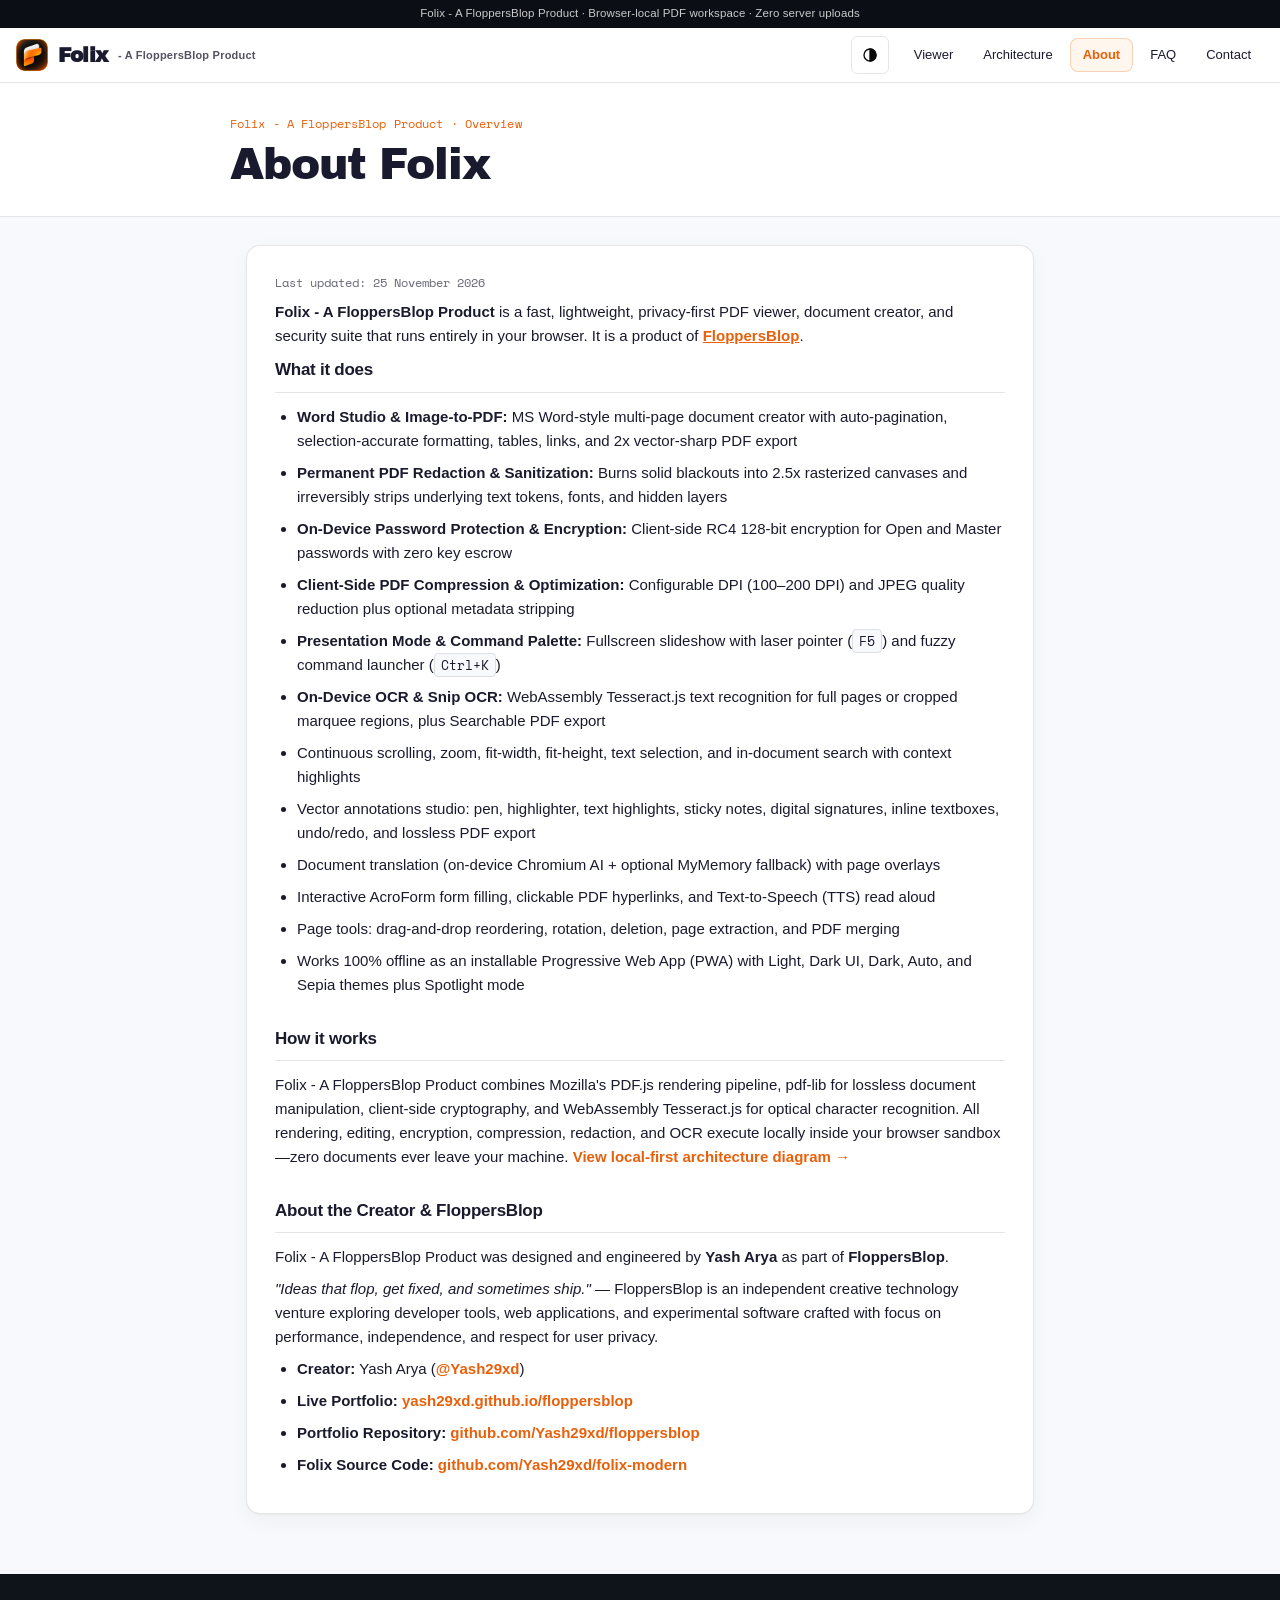
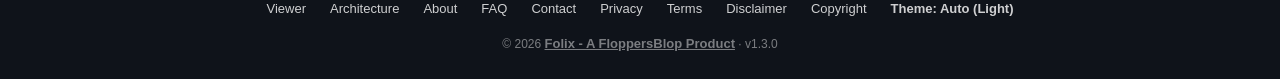
==== commit b886babf: "Add files via upload" ====
--- a/about.html
+++ b/about.html
@@ -1,23 +1,44 @@
 <!DOCTYPE html>
-<html lang="en"><head><meta charset="utf-8"><meta http-equiv="Content-Security-Policy" content="default-src 'self'; script-src 'self' 'unsafe-inline' 'wasm-unsafe-eval' 'unsafe-eval' blob:; style-src 'self' 'unsafe-inline'; img-src 'self' data: blob:; font-src 'self' data:; connect-src 'self' https://api.mymemory.translated.net blob:; worker-src 'self' blob:; frame-ancestors 'none'"><meta name="viewport" content="width=device-width, initial-scale=1, viewport-fit=cover">
-<title>About Folix - Folix</title><meta name="theme-color" content="#e8600a">
-<link rel="icon" type="image/png" sizes="32x32" href="assets/favicon-32.png"><link rel="apple-touch-icon" href="assets/apple-touch-icon.png"><link rel="manifest" href="site.webmanifest"><meta name="mobile-web-app-capable" content="yes"><meta name="apple-mobile-web-app-capable" content="yes"><meta name="apple-mobile-web-app-title" content="Folix">
+<html lang="en"><head><meta charset="utf-8"><meta http-equiv="Content-Security-Policy" content="default-src 'self'; script-src 'self' 'unsafe-inline' 'wasm-unsafe-eval' 'unsafe-eval' blob:; style-src 'self' 'unsafe-inline'; img-src 'self' data: blob:; font-src 'self' data:; connect-src 'self' https://api.mymemory.translated.net blob:; worker-src 'self' blob:"><meta name="viewport" content="width=device-width, initial-scale=1, viewport-fit=cover">
+<title>About - Folix - A FloppersBlop Product</title><meta name="theme-color" content="#e8600a">
+<link rel="icon" type="image/png" sizes="32x32" href="assets/favicon-32.png"><link rel="apple-touch-icon" href="assets/apple-touch-icon.png"><link rel="manifest" href="site.webmanifest"><meta name="mobile-web-app-capable" content="yes"><meta name="apple-mobile-web-app-capable" content="yes"><meta name="apple-mobile-web-app-title" content="Folix - A FloppersBlop Product">
+<meta name="title" content="Folix - A FloppersBlop Product">
+<meta name="description" content="Fast, private, 100% on-device PDF viewer, MS Word-style document creator, vector annotator, password encryptor, and redaction suite. Zero server uploads.">
+<meta name="keywords" content="PDF viewer, private PDF, create PDF, MS Word style, on-device OCR, PDF redaction, PDF encryption, FloppersBlop, Yash Arya">
+<meta name="author" content="Yash Arya">
+<link rel="canonical" href="https://yash29xd.github.io/folix-modern/about.html">
+<meta property="og:type" content="website">
+<meta property="og:site_name" content="Folix - A FloppersBlop Product">
+<meta property="og:url" content="https://yash29xd.github.io/folix-modern/about.html">
+<meta property="og:title" content="Folix - A FloppersBlop Product">
+<meta property="og:description" content="Fast, private, 100% on-device PDF viewer, MS Word-style document creator, vector annotator, password encryptor, and redaction suite. Zero server uploads.">
+<meta property="og:image" content="https://yash29xd.github.io/folix-modern/assets/social-preview.png">
+<meta property="og:image:secure_url" content="https://yash29xd.github.io/folix-modern/assets/social-preview.png">
+<meta property="og:image:type" content="image/png">
+<meta property="og:image:width" content="1200">
+<meta property="og:image:height" content="630">
+<meta property="og:image:alt" content="Folix - A FloppersBlop Product">
+<meta name="twitter:card" content="summary_large_image">
+<meta name="twitter:url" content="https://yash29xd.github.io/folix-modern/">
+<meta name="twitter:title" content="Folix - A FloppersBlop Product">
+<meta name="twitter:description" content="Fast, private, 100% on-device PDF viewer, MS Word-style document creator, vector annotator, password encryptor, and redaction suite. Zero server uploads.">
+<meta name="twitter:image" content="https://yash29xd.github.io/folix-modern/assets/social-preview.png">
 
 <script>try{var t=localStorage.getItem('folix.theme');if(t==='dark'||t==='dark-ui'||t==='sepia')document.documentElement.dataset.theme=t;else if(localStorage.getItem('folix.dark')==='1')document.documentElement.dataset.theme='dark'}catch(e){}</script>
-<link rel="stylesheet" href="styles.css"></head>
+<link rel="stylesheet" href="styles.css?v=1.3.5"></head>
 <body>
-<div class="ticker" aria-hidden="true"><div class="tk"><span>FOLIX ★ PDF VIEWER ★ A FLOPPERSBLOP PRODUCT ★ PRIVATE ★ NO UPLOADS ★ FAST ★ FREE ★</span><span>FOLIX ★ PDF VIEWER ★ A FLOPPERSBLOP PRODUCT ★ PRIVATE ★ NO UPLOADS ★ FAST ★ FREE ★</span><span>FOLIX ★ PDF VIEWER ★ A FLOPPERSBLOP PRODUCT ★ PRIVATE ★ NO UPLOADS ★ FAST ★ FREE ★</span><span>FOLIX ★ PDF VIEWER ★ A FLOPPERSBLOP PRODUCT ★ PRIVATE ★ NO UPLOADS ★ FAST ★ FREE ★</span><span>FOLIX ★ PDF VIEWER ★ A FLOPPERSBLOP PRODUCT ★ PRIVATE ★ NO UPLOADS ★ FAST ★ FREE ★</span><span>FOLIX ★ PDF VIEWER ★ A FLOPPERSBLOP PRODUCT ★ PRIVATE ★ NO UPLOADS ★ FAST ★ FREE ★</span></div></div>
-<header class="top"><a class="brand" href="index.html"><img src="assets/icon-192.png" alt=""><b>Folix</b></a>
+<div class="ticker" aria-hidden="true"><div class="tk"><span>Folix - A FloppersBlop Product &middot; Browser-local PDF workspace &middot; Zero server uploads</span></div></div>
+<header class="top"><a class="brand" href="index.html"><img src="assets/icon-192.png" alt=""><b>Folix</b> <span class="brand-sub">- A FloppersBlop Product</span></a>
 <button type="button" class="thm" data-theme-toggle aria-label="Change theme"><img src="assets/icons/contrast.svg" alt=""></button>
 <button class="burger" id="burger" aria-label="Menu" aria-expanded="false"><img src="assets/icons/menu.svg" alt=""></button>
-<nav id="nav" aria-label="Main"><a href="index.html">Viewer</a><a href="about.html">About</a><a href="faq.html">FAQ</a><a href="contact.html">Contact</a></nav></header>
-<main><div class="t"><h1>About Folix</h1></div><div class="wrap"><article class="card"><p class="up">Last updated: <span data-cfg="updated"></span></p>
-<p>Folix is a fast, lightweight, privacy-first PDF viewer and editor that runs entirely in your browser. It is a product of <a href="https://yash29xd.github.io/floppersblop/" target="_blank" rel="noopener" style="font-weight:700;color:var(--o);text-decoration:underline"><span data-cfg="owner"></span></a>.</p>
-<h2>What it does</h2><ul><li>Continuous scrolling, zoom, fit-width, fit-height, and smooth page navigation</li><li>On-device Optical Character Recognition (OCR) with Tesseract.js for scanned documents</li><li>Searchable PDF export with embedded invisible text layers</li><li>Text selection, copy, and in-document search with context highlights</li><li>Password-protected PDFs, outline tree, and lazy page thumbnails</li><li>Vector annotations studio: pen, highlighter, text highlights, sticky notes, undo/redo, and lossless PDF export</li><li>Digital signatures (draw or type) and inline textboxes</li><li>Document translation (on-device Chromium AI + optional MyMemory fallback) with page overlays</li><li>Interactive AcroForm form filling, clickable PDF hyperlinks, and Text-to-Speech (TTS) read aloud</li><li>Page tools: drag-and-drop reordering, rotation, deletion, page extraction, and PDF merging</li><li>Recent files dashboard, annotation manager, and single-page PNG export</li><li>Works 100% offline as an installable Progressive Web App (PWA)</li><li>Tri-theme engine (Light, Sepia, Dark mode) plus Spotlight night reading mode</li></ul>
-<h2>How it works</h2><p>Folix combines Mozilla's PDF.js rendering pipeline, pdf-lib for lossless document manipulation, and WebAssembly Tesseract.js for optical character recognition. All rendering, vector calculations, and OCR execute locally inside your browser sandbox—zero documents ever leave your machine.</p>
+<nav id="nav" aria-label="Main"><a href="index.html">Viewer</a><a href="architecture.html">Architecture</a><a href="about.html" class="active">About</a><a href="faq.html">FAQ</a><a href="contact.html">Contact</a></nav></header>
+<main><div class="t"><div class="t-inner"><p class="t-kicker">Folix - A FloppersBlop Product &middot; Overview</p><h1>About Folix</h1></div></div><div class="wrap"><article class="card"><p class="up">Last updated: <span data-cfg="updated"></span></p>
+<p><b>Folix - A FloppersBlop Product</b> is a fast, lightweight, privacy-first PDF viewer, document creator, and security suite that runs entirely in your browser. It is a product of <a href="https://yash29xd.github.io/floppersblop/" target="_blank" rel="noopener" style="font-weight:700;color:var(--o);text-decoration:underline"><span data-cfg="owner"></span></a>.</p>
+<h2>What it does</h2><ul><li><b>Word Studio &amp; Image-to-PDF:</b> MS Word-style multi-page document creator with auto-pagination, selection-accurate formatting, tables, links, and 2x vector-sharp PDF export</li><li><b>Permanent PDF Redaction &amp; Sanitization:</b> Burns solid blackouts into 2.5x rasterized canvases and irreversibly strips underlying text tokens, fonts, and hidden layers</li><li><b>On-Device Password Protection &amp; Encryption:</b> Client-side RC4 128-bit encryption for Open and Master passwords with zero key escrow</li><li><b>Client-Side PDF Compression &amp; Optimization:</b> Configurable DPI (100–200 DPI) and JPEG quality reduction plus optional metadata stripping</li><li><b>Presentation Mode &amp; Command Palette:</b> Fullscreen slideshow with laser pointer (<code>F5</code>) and fuzzy command launcher (<code>Ctrl+K</code>)</li><li><b>On-Device OCR &amp; Snip OCR:</b> WebAssembly Tesseract.js text recognition for full pages or cropped marquee regions, plus Searchable PDF export</li><li>Continuous scrolling, zoom, fit-width, fit-height, text selection, and in-document search with context highlights</li><li>Vector annotations studio: pen, highlighter, text highlights, sticky notes, digital signatures, inline textboxes, undo/redo, and lossless PDF export</li><li>Document translation (on-device Chromium AI + optional MyMemory fallback) with page overlays</li><li>Interactive AcroForm form filling, clickable PDF hyperlinks, and Text-to-Speech (TTS) read aloud</li><li>Page tools: drag-and-drop reordering, rotation, deletion, page extraction, and PDF merging</li><li>Works 100% offline as an installable Progressive Web App (PWA) with Light, Dark UI, Dark, Auto, and Sepia themes plus Spotlight mode</li></ul>
+<h2>How it works</h2><p>Folix - A FloppersBlop Product combines Mozilla's PDF.js rendering pipeline, pdf-lib for lossless document manipulation, client-side cryptography, and WebAssembly Tesseract.js for optical character recognition. All rendering, editing, encryption, compression, redaction, and OCR execute locally inside your browser sandbox—zero documents ever leave your machine. <a href="architecture.html">View local-first architecture diagram &rarr;</a></p>
 
-<h2>About the Creator & FloppersBlop</h2>
-<p>Folix was designed and engineered by <b>Yash Arya</b> as part of <b>FloppersBlop</b>.</p>
+<h2>About the Creator &amp; FloppersBlop</h2>
+<p>Folix - A FloppersBlop Product was designed and engineered by <b>Yash Arya</b> as part of <b>FloppersBlop</b>.</p>
 <p><i>"Ideas that flop, get fixed, and sometimes ship."</i> &mdash; FloppersBlop is an independent creative technology venture exploring developer tools, web applications, and experimental software crafted with focus on performance, independence, and respect for user privacy.</p>
 <ul>
   <li><b>Creator:</b> Yash Arya (<a href="https://github.com/Yash29xd" target="_blank" rel="noopener">@Yash29xd</a>)</li>
@@ -26,5 +47,5 @@
   <li><b>Folix Source Code:</b> <a href="https://github.com/Yash29xd/folix-modern" target="_blank" rel="noopener">github.com/Yash29xd/folix-modern</a></li>
 </ul>
 </article></div></main>
-<footer><nav class="nav" aria-label="Site"><a href="index.html">Viewer</a><a href="about.html">About</a><a href="faq.html">FAQ</a><a href="contact.html">Contact</a><a href="privacy.html">Privacy</a><a href="terms.html">Terms</a><a href="disclaimer.html">Disclaimer</a><a href="copyright.html">Copyright</a><button type="button" class="thm-f" data-theme-toggle="text"></button></nav><div>&copy; <span data-cfg="year"></span> <a href="https://yash29xd.github.io/floppersblop/" target="_blank" rel="noopener" style="color:inherit;text-decoration:underline;font-weight:700"><span data-cfg="owner"></span></a> &middot; v<span data-cfg="version"></span></div></footer>
+<footer><nav class="nav" aria-label="Site"><a href="index.html">Viewer</a><a href="architecture.html">Architecture</a><a href="about.html">About</a><a href="faq.html">FAQ</a><a href="contact.html">Contact</a><a href="privacy.html">Privacy</a><a href="terms.html">Terms</a><a href="disclaimer.html">Disclaimer</a><a href="copyright.html">Copyright</a><button type="button" class="thm-f" data-theme-toggle="text"></button></nav><div>&copy; <span data-cfg="year"></span> <a href="https://yash29xd.github.io/floppersblop/" target="_blank" rel="noopener" style="color:inherit;text-decoration:underline;font-weight:700"><span data-cfg="name"></span></a> &middot; v<span data-cfg="version"></span></div></footer>
 <script src="config.js"></script><script src="app.js"></script></body></html>
--- a/styles.css
+++ b/styles.css
@@ -48,75 +48,90 @@
   --radius:10px;--radius-sm:8px;--radius-xs:6px;
   --font-body:-apple-system,BlinkMacSystemFont,"Segoe UI",Roboto,"Helvetica Neue",Arial,sans-serif;
   --font-heading:"Archivo Black",system-ui,sans-serif;
-  --transition:all .18s cubic-bezier(.4,0,.2,1);
+  --font-mono:"Space Mono",ui-monospace,SFMono-Regular,Menlo,monospace;
+  --ease-out-quint:cubic-bezier(.22,1,.36,1);
+  --transition:color .16s var(--ease-out-quint),background-color .16s var(--ease-out-quint),border-color .16s var(--ease-out-quint),opacity .16s var(--ease-out-quint),transform .16s var(--ease-out-quint);
 
   /* Semantic Theme Tokens */
   --bg-footer:#0f131a;
   --fg-footer:rgba(255,255,255,.8);
   --fg-footer-muted:rgba(255,255,255,.45);
   --bg-ticker:#0b0e14;
-  --fg-ticker:rgba(255,255,255,.8);
-  --text-muted:rgba(26,26,46,.65);
+  --fg-ticker:rgba(255,255,255,.78);
+  --text-muted:rgba(26,26,46,.66);
   --hero-card-bg:#ffffff;
   --card-bg:#ffffff;
+  --grid-rule:rgba(26,26,46,.055);
 }
 *{box-sizing:border-box;margin:0}
-html{scroll-behavior:smooth}
-body{background:var(--paper);color:var(--ink);font:15px/1.6 var(--font-body);min-height:100vh;min-height:100dvh;display:flex;flex-direction:column}
+html{scroll-behavior:smooth;background:var(--paper)}
+body{background:var(--paper);color:var(--ink);font:15px/1.6 var(--font-body);min-height:100vh;min-height:100dvh;display:flex;flex-direction:column;-webkit-font-smoothing:antialiased;-moz-osx-font-smoothing:grayscale}
 ::selection{background:rgba(232,96,10,.25);color:var(--ink)}
-h1,h2,.brand,.btn,.tile{font-family:var(--font-heading);letter-spacing:-.01em}
-.tk,#nav a,footer a{font-family:var(--font-body);font-weight:600}
-
-/* ===== TICKER — clean modern accent bar ===== */
-.ticker{background:var(--bg-ticker);color:var(--fg-ticker);overflow:hidden;border-bottom:none;white-space:nowrap;height:28px}
-.tk{display:flex;width:max-content;animation:tk 32s linear infinite;padding:5px 0;font-size:11px;letter-spacing:.04em;text-transform:uppercase}
-.tk span{padding-right:2em}
-@keyframes tk{to{transform:translateX(-50%)}}
+.brand{font-family:var(--font-heading);letter-spacing:-.01em}
+h1,h2,h3,.btn,.tile{font-family:var(--font-body);font-weight:600;letter-spacing:-.015em}
+.tk,#nav a,footer a{font-family:var(--font-body);font-weight:500}
+
+/* ===== QUIET STATUS STRIP ===== */
+.ticker{background:var(--bg-ticker);color:var(--fg-ticker);border-bottom:1px solid var(--bd);height:28px;display:flex;align-items:center;justify-content:center;padding:0 12px;overflow:hidden}
+.tk{display:block;max-width:100%;font-size:11.5px;letter-spacing:.01em;white-space:nowrap;overflow:hidden;text-overflow:ellipsis;text-align:center}
+.tk span{padding-right:0}
 
 /* ===== HEADER ===== */
 .top{position:relative;display:flex;align-items:center;justify-content:space-between;gap:12px;padding:10px 20px;padding-top:calc(10px + env(safe-area-inset-top));background:var(--w);border-bottom:1px solid var(--bd);z-index:20;backdrop-filter:blur(12px);-webkit-backdrop-filter:blur(12px)}
 .brand{display:flex;align-items:center;gap:10px;color:var(--ink);text-decoration:none;font-size:22px;line-height:1;letter-spacing:-.02em}
+.brand-sub{font-family:var(--font-body);font-size:11px;font-weight:600;letter-spacing:.02em;opacity:.75;white-space:nowrap}
 .brand img{width:36px;height:36px;border:none;border-radius:10px;background:transparent;box-shadow:none}
-#nav{display:flex;gap:4px}
-#nav a{padding:8px 14px;border:none;background:transparent;color:var(--ink);text-decoration:none;font-size:13px;border-radius:var(--radius-sm);box-shadow:none;transition:var(--transition);text-transform:none;font-weight:500}
+#nav{display:flex;align-items:center;gap:4px}
+#nav .nav-section-title,#nav .nav-grid,#nav .nav-sub-btn,#nav a[href*="privacy"],#nav a[href*="terms"]{display:none}
+#nav .nav-links{display:flex;gap:4px}
+#nav a{padding:7px 12px;border:1px solid transparent;background:transparent;color:var(--ink);text-decoration:none;font-size:13px;border-radius:var(--radius-sm);box-shadow:none;transition:var(--transition);text-transform:none;font-weight:500}
 #nav a:hover{background:var(--y);color:var(--o)}
+#nav a.active{background:var(--y);color:var(--o);border-color:rgba(232,96,10,.25);font-weight:600}
 #nav a:active{transform:scale(.97)}
 .burger{display:none;width:40px;height:40px;padding:0;border:1px solid var(--bd);background:var(--w);box-shadow:none;cursor:pointer;align-items:center;justify-content:center;border-radius:var(--radius-sm)}
 .burger img{width:22px;height:22px}
 
 /* ===== BUTTONS — global ===== */
-button,.btn{border:1px solid var(--bd);background:var(--w);color:var(--ink);box-shadow:none;min-width:38px;height:38px;padding:0 12px;font:inherit;font-weight:500;cursor:pointer;display:inline-flex;gap:6px;align-items:center;justify-content:center;text-decoration:none;border-radius:var(--radius-xs);transition:var(--transition)}
-button:hover,.btn:hover{background:var(--y);border-color:rgba(232,96,10,.2)}
+button,.btn{border:1px solid var(--bd);background:var(--w);color:var(--ink);box-shadow:none;min-width:36px;height:36px;padding:0 12px;font:inherit;font-weight:500;cursor:pointer;display:inline-flex;gap:6px;align-items:center;justify-content:center;text-decoration:none;border-radius:var(--radius-xs);transition:var(--transition)}
+button:hover,.btn:hover{background:var(--y);border-color:rgba(232,96,10,.25)}
 button:active,.btn:active{transform:scale(.97)}
-button:disabled{opacity:.4;box-shadow:none;cursor:default;transform:none}
+button:disabled{opacity:.45;box-shadow:none;cursor:default;transform:none}
 button:focus-visible,.btn:focus-visible,input:focus-visible,a:focus-visible{outline:2px solid var(--o);outline-offset:2px;background:var(--y)}
-button img,.btn img{width:20px;height:20px;pointer-events:none}
+button:not(.rc):not(.studio-card):not(.utility-item):not(.sd-preview-link) img,.btn:not(.rc) img,button svg.ic,.btn svg.ic,.menu-dropdown svg,.nav-btn svg,.theme-opt-icon svg{width:16px!important;height:16px!important;min-width:16px!important;max-width:16px!important;min-height:16px!important;max-height:16px!important;flex-shrink:0!important;pointer-events:none}
 .pri{background:var(--o);color:#fff;border-color:var(--o);font-size:14px;font-weight:600}
 .pri:hover{background:#d35400;border-color:#d35400}
 
 /* ===== TOOLBAR ===== */
-.bar{display:flex;gap:8px;align-items:center;padding:8px 16px;background:var(--w);border-bottom:1px solid var(--bd);overflow-x:auto;scrollbar-width:none}
+.bar{display:flex;gap:6px;align-items:center;padding:6px 16px;background:var(--w);border-bottom:1px solid var(--bd);overflow-x:auto;scrollbar-width:none}
 .bar::-webkit-scrollbar{display:none}
 .bar>*{flex:none}
-.grp{display:flex;gap:2px;align-items:center;border:1px solid var(--bd);background:var(--paper);padding:3px;border-radius:var(--radius-sm);box-shadow:none}
-.grp button{box-shadow:none;border:none;height:32px;min-width:32px;border-radius:var(--radius-xs)}
-.grp button:active{transform:scale(.95)}
-input[type=number],input[type=search]{background:var(--w);color:var(--ink);border:1px solid var(--bd);height:34px;padding:0 10px;font:inherit;font-weight:500;border-radius:var(--radius-xs)}
-#pg{width:56px;text-align:center}
-#q{width:150px}
-#zl,#tot,#cnt{font-weight:600;min-width:40px;text-align:center}
+.grp{display:flex;gap:2px;align-items:center;border:1px solid var(--bd);background:var(--paper);padding:2px;border-radius:var(--radius-sm);box-shadow:none}
+.grp button{box-shadow:none;border:1px solid transparent;background:transparent;height:28px;min-width:28px;padding:0 6px;border-radius:var(--radius-xs);font-size:12px}
+.grp button:hover:not(:disabled){background:var(--w);border-color:var(--bd)}
+.grp button:active{transform:scale(.96)}
+input[type=number],input[type=search]{background:var(--w);color:var(--ink);border:1px solid var(--bd);height:28px;padding:0 8px;font:inherit;font-size:12.5px;font-weight:500;border-radius:var(--radius-xs)}
+#pg{width:48px;text-align:center;font-variant-numeric:tabular-nums}
+#q{width:168px}
+#zl,#tot{font-family:var(--font-mono);font-size:11.5px;font-weight:600;min-width:38px;text-align:center;font-variant-numeric:tabular-nums;color:var(--text-muted)}
+#g-search{background:var(--w);padding:2px 4px 2px 8px;gap:2px}
+#g-search img{margin:0 2px;pointer-events:none;flex-shrink:0}
+#g-search #q{border:none!important;background:transparent!important;box-shadow:none!important;height:28px!important;padding:0 6px!important;width:160px;outline:none!important}
+#g-search:focus-within{border-color:var(--o);box-shadow:0 0 0 2px rgba(232,96,10,.14)}
+#cnt:empty{display:none!important}
+#cnt:not(:empty){display:inline-flex!important;align-items:center;justify-content:center;font-family:var(--font-mono);font-size:11px;font-weight:700;color:var(--text-muted);padding:0 6px;min-width:0;cursor:pointer}
 
 /* ===== MAIN VIEWER ===== */
 main#main{flex:1;min-height:0;overflow:auto;position:relative;background:var(--paper);-webkit-overflow-scrolling:touch}
-#pages{display:flex;flex-direction:column;align-items:center;align-items:safe center;gap:24px;padding:28px 16px 60px}
-.page{position:relative;background:#fff;outline:none;box-shadow:0 2px 8px rgba(0,0,0,.08),0 8px 24px rgba(0,0,0,.06);flex:none;max-width:none;border-radius:2px}
+#pages{display:flex;flex-direction:column;align-items:center;align-items:safe center;gap:24px;padding:28px 16px 64px}
+.page{position:relative;background:#fff;outline:none;border:1px solid var(--bd);box-shadow:0 2px 10px rgba(0,0,0,.07),0 12px 32px rgba(0,0,0,.05);flex:none;max-width:none;border-radius:4px}
 .page canvas{display:block}
-.textLayer{position:absolute;inset:0;overflow:hidden;line-height:1}
-.textLayer span{position:absolute;color:transparent;white-space:pre;cursor:text;transform-origin:0 0}
+.textLayer{position:absolute;inset:0;overflow:hidden;line-height:1;z-index:2;user-select:text;-webkit-user-select:text;transform-origin:0 0}
+.textLayer span,.textLayer br{position:absolute;color:transparent;white-space:pre;cursor:text;transform-origin:0 0;user-select:text;-webkit-user-select:text}
+.textLayer .markedContent{top:0;height:0}
 .textLayer ::selection{background:rgba(232,96,10,.25);color:transparent}
-.textLayer{transform-origin:0 0}
 .textLayer span.hit{background:rgba(255,214,10,.65);outline:1px solid rgba(0,0,0,.15);border-radius:2px}
-#empty{min-height:100%;box-sizing:border-box;padding:24px 16px 0;display:flex;flex-direction:column;gap:28px}
+#empty{position:relative;min-height:100%;box-sizing:border-box;padding:28px 20px 0;display:flex;flex-direction:column;gap:28px;overflow-x:clip;isolation:isolate}
+#empty>*:not(.fx-dotfield){position:relative;z-index:1}
 #empty.drag .hero{background:var(--l);transform:scale(1.005)}
 @keyframes pop{from{transform:translateY(12px);opacity:0}}
 
@@ -128,37 +143,143 @@
 footer a{color:var(--fg-footer);text-decoration:none;font-size:13px;transition:var(--transition)}
 footer a:hover{color:#fff;background:transparent}
 footer div{text-align:center;color:var(--fg-footer-muted)}
-#empty footer{margin:auto -16px 0}
+#empty footer{margin:auto -20px 0}
+@media(max-width:560px){#empty footer{margin:auto -12px 0}}
 
 /* ===== STATIC PAGE TITLES & CARDS ===== */
-.t{background:linear-gradient(135deg,var(--o) 0%,#ff8c42 100%);border-bottom:none;padding:40px 20px 32px}
-.t h1{max-width:820px;margin:0 auto;font-size:clamp(32px,7vw,64px);line-height:1;animation:pop .45s ease both;color:#fff}
-.wrap{max-width:820px;width:100%;margin:0 auto;padding:32px 16px 60px}
-.card{background:var(--card-bg);border:1px solid var(--bd);box-shadow:var(--sh);padding:28px;border-radius:var(--radius);animation:pop .5s ease both}
-.card h2{display:inline-block;background:var(--o);color:#fff;padding:4px 12px;margin:24px 0 10px;font-size:14px;border-radius:var(--radius-xs);transform:none}
+.t{background:var(--w);border-bottom:1px solid var(--bd);padding:32px 20px 28px}
+.t-inner{max-width:820px;margin:0 auto}
+.t-kicker{font-family:var(--font-mono);font-size:11.5px;color:var(--o);margin:0 0 8px;letter-spacing:.01em}
+.t h1{max-width:820px;margin:0 auto;font-family:var(--font-heading);font-weight:400;font-size:clamp(28px,4.5vw,44px);line-height:1.06;letter-spacing:-.025em;color:var(--ink)}
+.wrap{max-width:820px;width:100%;margin:0 auto;padding:28px 16px 60px}
+.card{background:var(--card-bg);border:1px solid var(--bd);box-shadow:0 1px 2px rgba(0,0,0,.04),0 8px 24px rgba(0,0,0,.04);padding:28px;border-radius:14px}
+.card h2{display:block;background:transparent;color:var(--ink);padding:0 0 8px;margin:28px 0 12px;font-size:17px;font-weight:600;border-bottom:1px solid var(--bd);border-radius:0;letter-spacing:-.015em}
 .card h2:first-of-type{margin-top:0}
 .card p,.card li{margin-bottom:8px}
 .card ul{padding-left:22px}
 .card a{color:var(--o);font-weight:600;background:transparent;text-decoration:none;padding:0;transition:var(--transition)}
 .card a:hover{color:#d35400;text-decoration:underline}
-.card code{background:var(--paper);border:1px solid var(--bd);padding:1px 6px;border-radius:4px;font-size:.9em}
-.up{font-size:12px;margin-bottom:16px;font-weight:600;color:var(--text-muted)}
+.card code{background:var(--paper);border:1px solid var(--bd);padding:1px 6px;border-radius:4px;font-family:var(--font-mono);font-size:.88em}
+.up{font-family:var(--font-mono);font-size:11.5px;margin-bottom:18px;font-weight:500;color:var(--text-muted)}
 
 /* ===== TOAST ===== */
-#msg{position:fixed;left:50%;bottom:calc(20px + env(safe-area-inset-bottom));transform:translateX(-50%);background:var(--bg-footer);color:#fff;border:1px solid var(--bd);border-radius:var(--radius-sm);padding:10px 20px;display:none;z-index:50;font-weight:500;box-shadow:0 4px 20px rgba(0,0,0,.25)}
+#msg{position:fixed;left:50%;bottom:calc(36px + env(safe-area-inset-bottom));transform:translateX(-50%);background:rgba(15,19,26,.92);-webkit-backdrop-filter:blur(10px);backdrop-filter:blur(10px);color:#fff;border:1px solid rgba(255,255,255,.12);border-radius:999px;padding:9px 20px;display:none;z-index:50;font-size:13px;font-weight:600;box-shadow:0 8px 28px rgba(0,0,0,.28)}
 .hide{display:none!important}
 
 /* ===== RESPONSIVE ===== */
-@media(max-width:720px){
- .burger{display:inline-flex}
- #nav{display:none;position:absolute;top:100%;left:0;right:0;background:var(--w);border-bottom:1px solid var(--bd);padding:12px 16px;gap:4px;grid-template-columns:1fr 1fr;box-shadow:0 8px 24px rgba(0,0,0,.1)}
- .top.open #nav{display:grid}
- #nav a{text-align:center;padding:12px 8px;background:var(--paper);border-radius:var(--radius-xs)}
+@media(max-width:960px){
+ .menu-bar{display:none!important}
+ .top-left{gap:0}
+ .burger{display:inline-flex!important;width:38px;height:38px}
+ .thm{width:38px;height:38px}
+ .top{padding:8px 14px;padding-top:calc(8px + env(safe-area-inset-top));gap:8px}
+ .top-left{flex:1;min-width:0}
+ .top-right{flex:none;display:flex;align-items:center;gap:8px}
+ .brand{font-size:19px;gap:8px}
+ .brand img{width:30px;height:30px}
+
+ /* Mobile / Tablet Hamburger Navigation Drawer */
+ #nav{
+   display:none;
+   position:absolute;
+   top:100%;
+   left:0;
+   right:0;
+   background:var(--w);
+   border-bottom:2px solid var(--bd);
+   padding:14px 16px;
+   box-shadow:0 16px 40px rgba(0,0,0,.2);
+   z-index:9999;
+   max-height:calc(100vh - 65px);
+   max-height:calc(100dvh - 65px);
+   overflow-y:auto;
+   flex-direction:column;
+   gap:10px;
+ }
+ .top.open #nav{display:flex!important}
+ .nav-section-title{
+   display:block!important;
+   font-size:11px;
+   font-weight:700;
+   letter-spacing:.05em;
+   text-transform:uppercase;
+   color:var(--text-muted);
+   margin-bottom:2px;
+ }
+ .nav-grid{
+   display:grid!important;
+   grid-template-columns:repeat(auto-fill,minmax(130px,1fr));
+   gap:8px;
+   width:100%;
+ }
+ .nav-btn{
+   display:flex!important;
+   align-items:center;
+   gap:8px;
+   height:38px;
+   padding:0 10px;
+   background:var(--paper);
+   border:1px solid var(--bd);
+   border-radius:var(--radius-xs);
+   font-size:13px;
+   font-weight:600;
+   color:var(--ink);
+   cursor:pointer;
+   box-shadow:none;
+   justify-content:flex-start;
+   width:100%;
+ }
+ .nav-btn:hover,.nav-btn:active{
+   background:var(--y);
+   color:var(--o);
+   border-color:rgba(232,96,10,.3);
+ }
+ .nav-btn img{width:18px;height:18px}
+ .nav-links{
+   display:grid!important;
+   grid-template-columns:repeat(auto-fill,minmax(100px,1fr));
+   gap:6px;
+   width:100%;
+ }
+ .nav-links a,.nav-sub-btn{
+   display:flex!important;
+   align-items:center;
+   justify-content:center;
+   padding:8px 10px;
+   background:var(--paper);
+   border:1px solid var(--bd);
+   border-radius:var(--radius-xs);
+   font-size:12px;
+   font-weight:600;
+   color:var(--ink);
+   text-decoration:none;
+   box-shadow:none;
+   min-width:0;
+   height:auto;
+   text-align:center;
+ }
+ .nav-links a:hover,.nav-links a:active,.nav-sub-btn:hover,.nav-sub-btn:active{
+   background:var(--y);
+   color:var(--o);
+   border-color:rgba(232,96,10,.3);
+ }
  footer .nav{grid-template-columns:repeat(2,auto)}
- .brand{font-size:20px}#q{width:110px}
+ .bar{
+   overflow-x:auto!important;
+   overflow-y:hidden!important;
+   -webkit-overflow-scrolling:touch;
+   scrollbar-width:none;
+   flex-wrap:nowrap;
+   gap:4px;
+   padding:4px 8px;
+ }
+ .bar::-webkit-scrollbar{display:none}
+ .bar>*{flex-shrink:0}
+ .bar #openl span,.bar #ann span,.bar #share span,.bar #pinl,.bar #moreb span{display:none}
+ .bar #q{width:88px}
  .page{box-shadow:0 2px 8px rgba(0,0,0,.08)}
 }
-@media(prefers-reduced-motion:reduce){*{animation:none!important;transition:none!important}html{scroll-behavior:auto}}
+@media(prefers-reduced-motion:reduce){*{animation:none!important;transition:none!important}.fx-reveal{opacity:1!important;transform:none!important}html{scroll-behavior:auto}}
 @media print{.ticker,.top,.bar,#msg,#empty,footer,#reveal,.pop,#spot,#spctl{display:none!important}main#main{overflow:visible}.page{box-shadow:none;outline:0}}
 
 /* ===== APP MODE ===== */
@@ -168,17 +289,88 @@
 #pin.on{background:var(--l);color:var(--lb)}
 #reveal{position:fixed;top:calc(6px + env(safe-area-inset-top));left:50%;transform:translateX(-50%);z-index:30;height:32px;min-width:0;padding:0 14px;font-size:12px;background:var(--o);color:#fff;border-radius:999px;border:none;box-shadow:0 2px 12px rgba(232,96,10,.3)}
 
-/* ===== HERO ===== */
-.hero{max-width:980px;width:100%;margin:0 auto;background:var(--hero-card-bg);border:1px solid var(--bd);box-shadow:var(--sh);border-radius:var(--radius);padding:32px;display:grid;grid-template-columns:1fr auto;grid-template-areas:"copy lockup" "copy ." "copy pill";gap:20px 32px;animation:pop .45s ease both;transition:background .15s,transform .15s}
-.hero .copy{grid-area:copy;align-self:center}
-.hero h1{font-size:clamp(36px,7vw,72px);line-height:.94;margin-bottom:16px;color:var(--ink)}
-.hero h1 em{font-style:normal;color:var(--o);background:transparent;padding:0}
-.hero p{margin-bottom:20px;max-width:44ch;color:var(--text-muted);font-size:16px}
-.hero .btn{height:48px;font-size:16px;padding:0 24px;border-radius:var(--radius-sm)}
-.lockup{grid-area:lockup;width:clamp(230px,30vw,340px);justify-self:end;height:auto}
-.pill{grid-area:pill;justify-self:end;align-self:end;display:inline-flex;align-items:center;background:var(--paper);border:1px solid var(--bd);border-radius:999px;padding:8px 20px;box-shadow:none}
-.pill img{height:30px;width:auto;display:block}
-@media(max-width:720px){.hero{grid-template-columns:1fr;grid-template-areas:"lockup" "copy" "pill";padding:24px;border-radius:var(--radius)}.lockup{justify-self:start;width:min(300px,80vw)}.pill{justify-self:start}}
+/* ===== HERO & UNSLOPPED WORKSPACE ===== */
+.fx-appear{animation-duration:360ms;animation-fill-mode:both;animation-timing-function:var(--ease-out-quint);animation-delay:var(--d,0ms)}
+.fx-appear{animation-name:fxQuietRise}
+.fx-appear.is-in{animation:none;opacity:1;transform:none}
+@keyframes fxQuietRise{from{opacity:0;transform:translateY(8px)}to{opacity:1;transform:none}}
+
+.hero{max-width:1080px;width:100%;margin:0 auto;background:var(--hero-card-bg);border:1px solid var(--bd);box-shadow:0 1px 2px rgba(0,0,0,.04),0 8px 24px rgba(0,0,0,.05);border-radius:16px;padding:32px;display:grid;grid-template-columns:1.15fr .85fr;align-items:center;gap:28px 36px;transition:background-color .16s var(--ease-out-quint),border-color .16s var(--ease-out-quint)}
+.hero .copy{min-width:0}
+.hero-kicker{font-family:var(--font-mono);font-size:12px;color:var(--text-muted);margin:0 0 12px;letter-spacing:.01em}
+.hero-title{font-family:var(--font-heading);font-weight:400;font-size:clamp(36px,4.8vw,56px);line-height:1.02;letter-spacing:-.03em;margin:0 0 14px;color:var(--ink)}
+.hero-title span{color:var(--o)}
+.hero-sub{margin-bottom:24px;max-width:44ch;color:var(--text-muted);font-size:15px;line-height:1.55;font-weight:400}
+
+.hero-actions{display:flex;align-items:center;flex-wrap:wrap;gap:12px;margin-bottom:14px}
+.hero .btn{height:44px;font-size:14px;font-weight:500;padding:0 18px;border-radius:var(--radius-sm);white-space:nowrap}
+.hero .btn.pri{background:var(--o);color:#fff;border-color:var(--o)}
+.hero .btn.pri:hover{background:#d35400;border-color:#d35400}
+.btn.btn-create{background:var(--paper);color:var(--ink);border:1px solid var(--bd)}
+.btn.btn-create:hover{background:var(--y);border-color:rgba(26,26,46,.22);color:var(--ink)}
+
+.hero-links{display:flex;align-items:center;flex-wrap:wrap;gap:14px;margin-bottom:24px}
+.hero-links .lnk{margin-top:0;font-size:13px;font-weight:500;color:var(--text-muted);display:inline-flex;align-items:center;gap:6px}
+.hero-links .lnk:hover{color:var(--ink);text-decoration:none}
+.lnk-pill kbd{font-size:11px;padding:2px 6px;border-radius:4px;font-family:var(--font-mono);font-weight:500}
+
+.hero-metrics{display:grid;grid-template-columns:repeat(3,minmax(0,1fr));gap:16px;padding-top:16px;border-top:1px solid var(--bd)}
+.metric-item{display:flex;flex-direction:column;gap:2px}
+.metric-item dt{font-family:var(--font-mono);font-size:11px;color:var(--text-muted)}
+.metric-item dd{font-size:13px;font-weight:600;color:var(--ink);font-variant-numeric:tabular-nums}
+
+/* Classic Folix brand lockup in hero */
+.hero-visual{min-width:0;display:flex;align-items:center;justify-content:center}
+.mark{display:flex;flex-direction:column;align-items:center;justify-content:center;gap:24px;width:100%;padding:8px 0}
+.mark .lockup{width:min(100%,268px);height:auto;max-width:none;object-fit:contain}
+.pill{display:inline-flex;align-items:center;justify-content:center;background:var(--paper);border:1px solid var(--bd);border-radius:999px;padding:8px 18px;text-decoration:none;transition:var(--transition)}
+.pill:hover{background:var(--y);border-color:rgba(232,96,10,.35)}
+.pill img{height:22px;width:auto!important;max-width:none!important;max-height:none!important;display:block}
+
+/* Asymmetric Studio + Utility Section */
+.studio-sec{max-width:1080px;width:100%;margin:0 auto;display:flex;flex-direction:column;gap:16px}
+.studio-hdr{display:flex;align-items:baseline;justify-content:space-between;gap:12px;flex-wrap:wrap}
+.studio-hdr h2{font-size:20px;font-weight:600;color:var(--ink)}
+.studio-hint{font-size:12px;color:var(--text-muted)}
+.studio-featured{display:grid;grid-template-columns:repeat(2,minmax(0,1fr));gap:16px}
+button.studio-card{height:auto;padding:20px;border-radius:14px;background:var(--hero-card-bg);border:1px solid var(--bd);box-shadow:0 1px 2px rgba(0,0,0,.04);display:flex;flex-direction:column;align-items:flex-start;justify-content:flex-start;text-align:left;gap:8px;transition:background-color .16s var(--ease-out-quint),border-color .16s var(--ease-out-quint),transform .16s var(--ease-out-quint)}
+button.studio-card:hover{background:var(--w);border-color:rgba(26,26,46,.22)}
+button.studio-card:active{transform:scale(.99)}
+.studio-card-top{width:100%;display:flex;align-items:center;justify-content:space-between;gap:8px;margin-bottom:4px}
+.studio-icon{width:32px;height:32px;border-radius:8px;background:var(--paper);border:1px solid var(--bd);display:grid;place-items:center;color:var(--text-muted)}
+.studio-icon svg{width:16px;height:16px}
+.studio-meta{font-family:var(--font-mono);font-size:11px;font-weight:500;color:var(--text-muted)}
+.studio-card h3{font-size:17px;font-weight:600;line-height:1.25;color:var(--ink)}
+.studio-card p{font-size:13.5px;line-height:1.5;color:var(--text-muted);font-weight:400}
+.studio-action{margin-top:auto;padding-top:6px;font-size:13px;font-weight:600;color:var(--o)}
+
+.utility-strip{display:grid;grid-template-columns:repeat(4,minmax(0,1fr));gap:12px}
+button.utility-item{height:auto;padding:14px 16px;border-radius:10px;background:var(--hero-card-bg);border:1px solid var(--bd);display:flex;flex-direction:column;align-items:flex-start;justify-content:flex-start;text-align:left;gap:6px;transition:background-color .16s var(--ease-out-quint),border-color .16s var(--ease-out-quint),transform .16s var(--ease-out-quint)}
+button.utility-item:hover{background:var(--w);border-color:rgba(26,26,46,.22)}
+button.utility-item:active{transform:scale(.98)}
+.utility-head{width:100%;display:flex;align-items:center;justify-content:space-between;gap:8px}
+.utility-title{font-size:13.5px;font-weight:600;color:var(--ink)}
+.utility-head kbd{font-family:var(--font-mono);font-size:10.5px;font-weight:500;padding:2px 6px}
+.utility-meta{font-family:var(--font-mono);font-size:11px;font-weight:500;color:var(--text-muted);text-align:right}
+.utility-desc{font-size:12px;line-height:1.4;color:var(--text-muted);font-weight:400}
+
+@media(max-width:960px){
+  .hero{grid-template-columns:1fr;padding:24px;gap:24px}
+  .utility-strip{grid-template-columns:repeat(2,minmax(0,1fr))}
+}
+@media(max-width:560px){
+  #empty{padding:16px 12px 0;gap:20px}
+  .hero{padding:20px 16px;border-radius:14px}
+  .hero-title{font-size:clamp(32px,9.5vw,44px)}
+  .hero-actions{flex-direction:column;align-items:stretch}
+  .hero .btn{width:100%;min-height:44px;justify-content:center}
+  .hero-metrics{grid-template-columns:1fr;gap:10px}
+  .sd-flow{gap:2px}
+  .sd-tile{width:40px;height:40px}
+  .sd-arrow{width:20px}
+  .sd-subrow{grid-template-columns:1fr}
+  .studio-featured,.utility-strip{grid-template-columns:1fr}
+}
 #dark.on{background:var(--l);color:var(--lb)}
 #pages:empty{display:none}
 footer .nav{display:flex;flex-wrap:wrap;justify-content:center;gap:10px 24px}
@@ -186,36 +378,35 @@
 .card a.btn:hover{background:#d35400}
 .mailbox{display:flex;flex-wrap:wrap;gap:12px;align-items:center;margin:6px 0 26px}
 .mailbox .btn{height:52px;font-size:clamp(14px,3.6vw,20px);border-radius:var(--radius-sm)}
-.steps{list-style:none;padding:0!important;display:grid;grid-template-columns:repeat(3,1fr);gap:16px;margin-top:10px}
-.steps li{border:1px solid var(--bd);box-shadow:var(--sh);padding:16px;margin:0;border-radius:var(--radius-sm);background:var(--w)}
-.steps li:nth-child(1){border-left:3px solid var(--o)}.steps li:nth-child(2){border-left:3px solid var(--lb)}.steps li:nth-child(3){border-left:3px solid #e67e22}
-.steps b{display:block;font-family:var(--font-heading);font-size:28px;line-height:1;margin-bottom:8px;color:var(--o)}
+.steps{list-style:none;padding:0!important;display:grid;grid-template-columns:repeat(3,1fr);gap:12px;margin-top:12px}
+.steps li{border:1px solid var(--bd);box-shadow:none;padding:16px;margin:0;border-radius:10px;background:var(--paper);font-size:13.5px;line-height:1.5}
+.steps b{display:block;font-family:var(--font-mono);font-size:12px;font-weight:700;letter-spacing:.04em;line-height:1.2;margin-bottom:8px;color:var(--o)}
 @media(max-width:720px){.steps{grid-template-columns:1fr}}
-@media(min-width:721px){.bar{gap:8px;padding:8px 16px}#q{width:110px}}
+@media(min-width:721px){.bar{gap:6px;padding:6px 16px}#q{width:168px}}
 .mailbox .btn{text-transform:none;letter-spacing:0}
 
 /* ===== SIDEBAR ===== */
 .work{flex:1;min-height:0;display:flex;position:relative}
 .work main#main{flex:1;min-width:0}
-#side{display:none;flex:none;width:240px;background:var(--w);border-right:1px solid var(--bd);flex-direction:column;min-height:0;z-index:15}
+#side{display:none;flex:none;width:280px;background:var(--w);border-right:1px solid var(--bd);flex-direction:column;min-height:0;z-index:15}
 .work.sb #side{display:flex}
-.tabs{display:flex;border-bottom:1px solid var(--bd);flex:none}
-.tabs button{flex:1;box-shadow:none;border:0;border-right:1px solid var(--bd);height:40px;font-family:var(--font-body);font-weight:600;text-transform:none;font-size:12px;border-radius:0}
-.tabs button:last-child{border-right:0}
-.tabs button.on{background:var(--y);color:var(--o)}
+.tabs{display:flex;flex-wrap:nowrap;gap:2px;padding:6px;background:var(--paper);border-bottom:1px solid var(--bd);flex:none}
+.tabs button{flex:1 1 0;min-width:0;box-shadow:none;border:1px solid transparent;background:transparent;height:30px;padding:0 4px;font-family:var(--font-body);font-weight:500;text-transform:none;font-size:11.5px;border-radius:6px;color:var(--text-muted);white-space:nowrap}
+.tabs button:hover:not(.on){background:var(--w);color:var(--ink)}
+.tabs button.on{background:var(--w);color:var(--ink);border-color:var(--bd);font-weight:600;box-shadow:0 1px 2px rgba(0,0,0,.05)}
 .tabs button:active{transform:none}
-#side .panel{display:none;flex:1;min-height:0;overflow:auto;padding:14px 12px}
+#side .panel{display:none;flex:1;min-height:0;overflow:auto;padding:12px}
 #side[data-tab=pages] #thumbs{display:flex}
 #side[data-tab=outline] #outline{display:block}
-#thumbs{flex-direction:column;align-items:center;gap:16px}
+#thumbs{flex-direction:column;align-items:center;gap:14px}
 .th{display:flex;flex-direction:column;align-items:center;gap:6px;background:none;border:0;box-shadow:none;height:auto;padding:0;min-width:0;flex:none}
 .th:hover,.th:active{background:none;transform:none}
-.th .box{background:#fff;border:1px solid var(--bd);box-shadow:0 1px 4px rgba(0,0,0,.08);overflow:hidden;border-radius:4px}
+.th .box{background:#fff;border:1px solid var(--bd);box-shadow:0 1px 3px rgba(0,0,0,.07);overflow:hidden;border-radius:4px;transition:border-color .16s var(--ease-out-quint)}
 .th .box canvas{display:block}
-.th:hover .box{box-shadow:0 2px 8px rgba(232,96,10,.15);border-color:rgba(232,96,10,.3)}
+.th:hover .box{border-color:rgba(232,96,10,.45)}
 .th.cur .box{outline:2px solid var(--o);outline-offset:2px}
 .th.cur span{background:var(--o);color:#fff;padding:2px 8px;border-radius:var(--radius-xs)}
-.th span{font-weight:600;font-size:12px}
+.th span{font-family:var(--font-mono);font-weight:600;font-size:11px;color:var(--text-muted)}
 #outline ul{list-style:none;padding-left:14px}
 #outline>ul{padding-left:0}
 .orow{display:flex;gap:4px;align-items:flex-start;margin-bottom:4px}
@@ -227,71 +418,75 @@
 #sb.on{background:var(--l);color:var(--lb)}
 
 /* ===== DIALOGS ===== */
-dialog{border:none;box-shadow:0 8px 40px rgba(0,0,0,.15),0 2px 12px rgba(0,0,0,.08);background:var(--w);padding:28px;width:min(92vw,440px);color:var(--ink);font:inherit;margin:auto;border-radius:var(--radius)}
-dialog::backdrop{background:rgba(0,0,0,.45);backdrop-filter:blur(4px);-webkit-backdrop-filter:blur(4px)}
-dialog h2{font-size:22px;margin-bottom:10px}
-dialog p{margin-bottom:14px;font-weight:500}
-dialog input{width:100%;margin-bottom:16px;height:44px;border-radius:var(--radius-xs)}
+dialog{border:1px solid var(--bd);box-shadow:0 24px 64px -12px rgba(0,0,0,.22),0 8px 24px -6px rgba(0,0,0,.08);background:var(--w);padding:24px;width:min(92vw,440px);color:var(--ink);font:inherit;margin:auto;border-radius:14px}
+dialog:not([open]){display:none!important}
+dialog::backdrop{background:rgba(15,19,26,.48);backdrop-filter:blur(4px);-webkit-backdrop-filter:blur(4px)}
+dialog h2{font-size:19px;font-weight:600;letter-spacing:-.015em;margin-bottom:10px}
+dialog p{margin-bottom:14px;font-weight:400;font-size:13.5px;color:var(--text-muted);line-height:1.5}
+dialog input:not([type=checkbox]):not([type=radio]):not([type=range]):not([type=color]){width:100%;margin-bottom:14px;height:40px;padding:0 12px;border-radius:8px}
 dialog .row{display:flex;gap:10px}
-@media(max-width:720px){#side{position:absolute;left:0;top:0;bottom:0;width:min(82vw,300px);box-shadow:8px 0 24px rgba(0,0,0,.12)}}
+@media(max-width:720px){#side{position:absolute;left:0;top:0;bottom:0;width:min(82vw,300px);box-shadow:8px 0 24px rgba(0,0,0,.18);z-index:30}}
 @media print{#side{display:none!important}}
 main#main{touch-action:pan-x pan-y}
 
 /* ===== ANNOTATION BAR ===== */
-.abar{display:flex;gap:8px;align-items:center;padding:8px 16px;background:var(--w);border-bottom:1px solid var(--bd);overflow-x:auto;scrollbar-width:none}
+.abar{display:flex;gap:6px;align-items:center;padding:6px 14px;background:var(--w);border-bottom:1px solid var(--bd);overflow-x:auto;scrollbar-width:none}
 .abar::-webkit-scrollbar{display:none}
 .abar>*{flex:none}
-.abar .grp button{height:32px;min-width:32px;padding:0 8px;font-size:12px;box-shadow:none;border:none;border-radius:var(--radius-xs)}
-.abar .grp button.on{background:var(--l);color:var(--lb)}
-.abar .sw{width:32px;padding:0;min-width:32px;border-radius:50%}
+.abar .grp button{height:28px;min-width:26px;padding:0 6px;font-size:11.5px;font-weight:500;box-shadow:none;border:1px solid transparent;background:transparent;border-radius:var(--radius-xs);gap:4px}
+.abar .grp button:hover:not(:disabled){background:var(--w);border-color:var(--bd)}
+.abar .grp button.on{background:var(--w);color:var(--o);border-color:rgba(232,96,10,.4);font-weight:600;box-shadow:0 1px 2px rgba(0,0,0,.05)}
+#sws{padding:3px 6px;gap:5px}
+.abar .sw{width:18px;height:18px;min-width:18px;padding:0!important;border-radius:50%!important;border:1px solid rgba(0,0,0,.18)!important;box-sizing:border-box}
 .abar .sw.on{outline:2px solid var(--o);outline-offset:2px}
-#asave{height:38px;background:var(--o);color:#fff;border-color:var(--o);border-radius:var(--radius-xs)}
-#ann.on{background:var(--l);color:var(--lb)}
+#asave{height:32px;min-width:0;padding:0 10px;font-size:11.5px;font-weight:600;background:var(--o);color:#fff;border-color:var(--o);border-radius:var(--radius-xs)}
+#asave:hover{background:#d35400;border-color:#d35400}
+#ann.on{background:var(--y);color:var(--o);border-color:rgba(232,96,10,.3)}
 
 /* ===== ANNOTATIONS ===== */
-.ann{position:absolute;left:0;top:0;width:100%;height:100%;pointer-events:none}
-main[data-tl=pen] .ann,main[data-tl=mk] .ann,main[data-tl=note] .ann,main[data-tl=tx] .ann,main[data-tl=sig] .ann{pointer-events:auto;touch-action:none;cursor:crosshair}
+.ann{position:absolute;left:0;top:0;width:100%;height:100%;pointer-events:none;z-index:3}
+main[data-tl=pen] .ann,main[data-tl=mk] .ann,main[data-tl=note] .ann,main[data-tl=tx] .ann,main[data-tl=sig] .ann,main[data-tl=redact] .ann,main[data-tl=snip-ocr] .ann{pointer-events:auto;touch-action:none;cursor:crosshair}
 main[data-tl=er] .ann .hit{pointer-events:stroke}
-main[data-tl=er] .ann .hl rect{pointer-events:fill}
+main[data-tl=er] .ann .hl rect,main[data-tl=er] .ann .ann-redact rect{pointer-events:fill;cursor:pointer}
 main[data-tl=er] .nt{outline:2px dashed var(--o)}
-.nl{position:absolute;left:0;top:0;width:100%;height:100%;pointer-events:none}
+.nl{position:absolute;left:0;top:0;width:100%;height:100%;pointer-events:none;z-index:4}
 .nt{position:absolute;width:28px;height:28px;min-width:0;padding:0;border:1px solid var(--bd);box-shadow:0 2px 6px rgba(0,0,0,.1);pointer-events:auto;transform:translate(-4px,-4px);z-index:3;border-radius:var(--radius-xs)}
 .nt img{width:14px;height:14px}
 .nt .ntx{display:none;position:absolute;left:0;top:34px;width:220px;background:var(--w);color:var(--ink);border:1px solid var(--bd);box-shadow:0 4px 16px rgba(0,0,0,.12);padding:10px;text-align:left;white-space:pre-wrap;font-weight:400;font-size:13px;line-height:1.4;z-index:5;cursor:auto;border-radius:var(--radius-sm)}
 .nt.open .ntx{display:block}
-#ntf textarea{width:100%;border:1px solid var(--bd);padding:10px;font:inherit;margin-bottom:14px;resize:vertical;border-radius:var(--radius-xs)}
+#ntf textarea{width:100%;border:1px solid var(--bd);padding:10px;font:inherit;margin-bottom:14px;resize:vertical;border-radius:8px}
 @media(max-width:720px){.abar .grp button span,#ann span,#asave span{display:none}}
 
 /* ===== COMPACT ADAPTIVE CHROME ===== */
-.ticker .tk{padding:4px 0;font-size:11px}
+.ticker .tk{padding:0;font-size:11.5px}
 .top{padding:8px 16px;padding-top:calc(8px + env(safe-area-inset-top))}
 .brand{font-size:20px}
 .brand img{width:32px;height:32px;border-radius:8px}
 #nav a{padding:6px 12px}
-.burger{width:38px;height:38px}
-.bar{padding:6px 12px;gap:6px;overflow:hidden;flex-wrap:nowrap}
-.bar>button,.bar>.btn,#more>button{height:34px;min-width:34px;padding:0 8px}
-.bar .grp,#more .grp{padding:2px 3px;gap:2px}
-.bar .grp button,#more .grp button{height:30px;min-width:30px;padding:0 6px}
-.bar input[type=number],.bar input[type=search],#more input{height:30px}
+.burger{width:36px;height:36px}
+.bar{padding:6px 16px;gap:6px;overflow:hidden;flex-wrap:nowrap}
+.bar>button,.bar>.btn,#more>button{height:34px;min-width:34px;padding:0 10px;font-size:12.5px}
+.bar .grp,#more .grp{height:34px;padding:2px;gap:2px}
+.bar .grp button,#more .grp button{height:28px;min-width:28px;padding:0 6px}
+.bar input[type=number],.bar input[type=search],#more input{height:28px}
 .bar .grp>img{margin:0 2px}
-.bar #openl{padding:0 10px}
+.bar #openl{padding:0 12px}
 .mini{display:none;flex:none}
 .mini button{padding:0;width:36px;height:34px;background:var(--bg-footer);border-radius:var(--radius-xs);border:none}
 .mini button img{width:24px;height:24px;border-radius:6px}
 body.reading .ticker{display:none}
 body.reading .mini{display:none}
-.pop{position:fixed;display:none;z-index:60;background:var(--w);border:1px solid var(--bd);box-shadow:0 8px 32px rgba(0,0,0,.15);border-radius:var(--radius);padding:12px;max-width:calc(100vw - 16px)}
+.pop{position:fixed;display:none;z-index:60;background:var(--w);border:1px solid var(--bd);box-shadow:0 12px 36px rgba(0,0,0,.16);border-radius:12px;padding:10px;max-width:calc(100vw - 16px)}
 .pop.open{display:flex}
 #more{flex-wrap:wrap;gap:8px;align-items:center}
 #more #q{width:130px}
-#mnav{flex-direction:column;gap:4px;min-width:180px}
-#mnav a,#mnav button{font-family:var(--font-body);font-weight:600;text-transform:none;font-size:13px;color:var(--ink);text-decoration:none;padding:8px 12px;border:1px solid var(--bd);background:var(--w);box-shadow:none;border-radius:var(--radius-xs)}
+#mnav{flex-direction:column;gap:4px;min-width:190px}
+#mnav a,#mnav button{font-family:var(--font-body);font-weight:500;text-transform:none;font-size:13px;color:var(--ink);text-decoration:none;padding:7px 10px;border:1px solid transparent;background:transparent;box-shadow:none;border-radius:var(--radius-xs);justify-content:flex-start;height:34px}
 #mnav a:hover,#mnav button:hover{background:var(--y);color:var(--o)}
-.abar{flex-wrap:wrap;overflow:visible;padding:6px 12px;gap:8px}
-@media(max-width:1439px){.bar #openl span,#ann span,#pinl,#moreb span{display:none}}
+.abar{flex-wrap:wrap;overflow:visible;padding:6px 16px;gap:8px}
+@media(max-width:1279px){.bar #openl span,.bar #ann span,.bar #share span,.bar #pinl,#moreb span{display:none}}
 @media(max-width:720px){.bar #q,#more #q{width:100px}}
-#more #pinl,#more #ann span{display:inline}
+#more #pinl,#more #ann span,#more #share span{display:inline}
 
 /* ===== THEME CANVAS FILTERS ===== */
 html[data-theme=dark] .page{background:#16161a}
@@ -306,7 +501,7 @@
 #two.on{background:var(--l);color:var(--lb)}
 .lnk{border:0;background:none;box-shadow:none;height:auto;min-width:0;padding:0;margin-top:14px;display:block;font-weight:600;text-decoration:none;cursor:pointer;color:var(--o);transition:var(--transition)}
 .lnk:hover,.lnk:active{background:none;transform:none;box-shadow:none;color:#d35400;text-decoration:underline}
-.hero .copy .btn{margin:0 8px 6px 0}
+.hero .copy .btn{margin:0}
 
 /* ===== KEYBOARD SHORTCUTS DIALOG ===== */
 .keys{width:100%;border-collapse:collapse;margin-bottom:16px}
@@ -317,11 +512,18 @@
 #hk,#ocrd{max-height:92vh}
 
 /* ===== TEXT BOXES & SIGNATURES ===== */
-.tx{position:absolute;white-space:pre;font-family:Helvetica,Arial,sans-serif;line-height:1.2;pointer-events:none;outline:none;padding:0;margin:0}
+.tx{position:absolute;white-space:pre;font-family:Helvetica,Arial,sans-serif;line-height:1.2;pointer-events:none;outline:none;padding:0;margin:0;transform-origin:center center}
 main[data-tl=tx] .tx,main[data-tl=er] .tx{pointer-events:auto;cursor:text}
 .tx.edit{pointer-events:auto;outline:2px dashed var(--o);background:rgba(255,255,255,.75);min-width:40px;min-height:1.2em}
-.sg{position:absolute;pointer-events:auto;cursor:move;touch-action:none;user-select:none;-webkit-user-drag:none}
+.sg{position:absolute;pointer-events:auto;cursor:move;touch-action:none;user-select:none;-webkit-user-drag:none;transform-origin:center center}
 main[data-tl=er] .tx,main[data-tl=er] .sg{outline:2px dashed var(--o);cursor:pointer}
+.ann-trans{position:absolute;user-select:none;-webkit-user-select:none;touch-action:none;cursor:move;transform-origin:center center}
+.ann-trans.sel-active{outline:2px dashed var(--o);outline-offset:2px;z-index:100}
+.ann-stem{position:absolute;left:50%;top:-22px;width:1.5px;height:22px;background:var(--o);transform:translateX(-50%);pointer-events:none}
+.ann-h-rot{position:absolute;left:50%;top:-34px;width:22px;height:22px;transform:translateX(-50%);background:var(--w);border:1.5px solid var(--o);color:var(--o);border-radius:50%;box-shadow:0 2px 6px rgba(0,0,0,.2);display:flex;align-items:center;justify-content:center;font-size:12px;font-weight:700;cursor:grab;touch-action:none;z-index:101;line-height:1}
+.ann-h-rot:active{cursor:grabbing;background:var(--o);color:#fff}
+.ann-h-res{position:absolute;right:-8px;bottom:-8px;width:16px;height:16px;background:var(--w);border:2px solid var(--o);border-radius:3px;box-shadow:0 2px 5px rgba(0,0,0,.2);cursor:nwse-resize;touch-action:none;z-index:101}
+.ann-h-del{position:absolute;right:-10px;top:-10px;width:18px;height:18px;background:#ef4444;color:#fff;border:1px solid #fff;border-radius:50%;display:flex;align-items:center;justify-content:center;font-size:11px;font-weight:700;cursor:pointer;box-shadow:0 1px 4px rgba(0,0,0,.25);z-index:102}
 
 /* ===== SIGNATURE DIALOG TABS ===== */
 .tabs2{display:flex;gap:6px;margin-bottom:12px}
@@ -353,18 +555,18 @@
 #moreb{margin-left:auto}
 .pop{max-height:calc(100vh - 90px);max-height:calc(100dvh - 90px);overflow:auto}
 @media(max-width:520px){
- .bar{gap:4px;padding:5px 8px}
- .bar>button,.bar>.btn{min-width:32px;height:32px;padding:0 6px}
+ .bar{gap:3px;padding:4px 6px}
+ .bar>button,.bar>.btn{min-width:30px;height:30px;padding:0 4px}
  .bar #openl{padding:0 6px}
- .mini button{width:32px;height:32px}
- .mini button img{width:22px;height:22px}
+ .mini button{width:30px;height:30px}
+ .mini button img{width:20px;height:20px}
  .bar .grp{padding:2px;gap:2px}
- .bar .grp button{min-width:28px;height:28px;padding:0 3px}
- .bar #pg{width:40px;height:28px}
- .bar #tot{min-width:0;font-size:12px}
- .bar #zl{min-width:32px;font-size:12px}
+ .bar .grp button{min-width:26px;height:26px;padding:0 2px}
+ .bar #pg{width:34px;height:26px;font-size:12px;padding:0 2px}
+ .bar #tot{min-width:0;font-size:11px}
+ .bar #zl{min-width:26px;font-size:11px}
  .bar .grp>img{display:none}
- #more{max-width:none}
+ #more{max-width:calc(100vw - 16px);width:auto;left:8px;right:8px}
 }
 #pages{transform-origin:0 0}
 
@@ -382,7 +584,8 @@
   --fg-ticker:rgba(245,234,212,.8);
   --text-muted:rgba(62,44,26,.7);
   --hero-card-bg:#faf2e0;
-  --card-bg:#faf2e0
+  --card-bg:#faf2e0;
+  --grid-rule:rgba(62,44,26,.06)
 }
 html[data-theme=sepia] footer{background:var(--bg-footer);border-top:1px solid rgba(0,0,0,.1);color:var(--fg-footer)}
 html[data-theme=sepia] footer a{color:var(--fg-footer)}
@@ -390,6 +593,8 @@
 html[data-theme=sepia] footer div{color:var(--fg-footer-muted)}
 html[data-theme=sepia] .thm-f{color:var(--fg-footer)}
 html[data-theme=sepia] .thm-f:hover{color:#fff}
+html[data-theme=sepia] button.studio-card:hover,html[data-theme=sepia] button.utility-item:hover{background:#fff8eb;border-color:rgba(62,44,26,.28)}
+html[data-theme=sepia] .sd-sandbox-box{border-color:rgba(196,107,32,.48);background:rgba(196,107,32,.04)}
 
 /* ========== DARK THEME & DARK UI THEME ========== */
 html:is([data-theme=dark],[data-theme=dark-ui]) img[src*="/icons/"],html:is([data-theme=dark],[data-theme=dark-ui]) img.ic{filter:invert(.93)}
@@ -421,8 +626,9 @@
   --bg-ticker:#060608;
   --fg-ticker:rgba(255,255,255,.7);
   --text-muted:rgba(228,225,217,.7);
-  --hero-card-bg:#131316;
-  --card-bg:#131316;
+  --hero-card-bg:#141418;
+  --card-bg:#141418;
+  --grid-rule:rgba(255,255,255,.045);
   color-scheme:dark
 }
 html:is([data-theme=dark],[data-theme=dark-ui]) ::selection{background:rgba(255,123,46,.3);color:#fff}
@@ -436,24 +642,33 @@
 html:is([data-theme=dark],[data-theme=dark-ui]) button:hover:not(.pri):not(.on):not(.sw),html:is([data-theme=dark],[data-theme=dark-ui]) .btn:hover:not(.pri){background:#22222a;border-color:rgba(255,255,255,.14)}
 html:is([data-theme=dark],[data-theme=dark-ui]) button.on:not(.sw),html:is([data-theme=dark],[data-theme=dark-ui]) .grp button.on{background:var(--l);color:#66bb6a;border-color:rgba(102,187,106,.3)}
 html:is([data-theme=dark],[data-theme=dark-ui]) #ann.on{background:rgba(255,123,46,.15);border-color:rgba(255,123,46,.3);color:var(--yb)}
-html:is([data-theme=dark],[data-theme=dark-ui]) .pri,html:is([data-theme=dark],[data-theme=dark-ui]) #asave,html:is([data-theme=dark],[data-theme=dark-ui]) #spctl #spx,html:is([data-theme=dark],[data-theme=dark-ui]) .tabs button.on{background:var(--o);color:#fff;border-color:var(--o)}
+html:is([data-theme=dark],[data-theme=dark-ui]) .pri,html:is([data-theme=dark],[data-theme=dark-ui]) #asave,html:is([data-theme=dark],[data-theme=dark-ui]) #spctl #spx{background:var(--o);color:#fff;border-color:var(--o)}
 html:is([data-theme=dark],[data-theme=dark-ui]) .pri:hover{background:#ff9550;border-color:#ff9550}
-html:is([data-theme=dark],[data-theme=dark-ui]) .pri img,html:is([data-theme=dark],[data-theme=dark-ui]) .on img,html:is([data-theme=dark],[data-theme=dark-ui]) #asave img,html:is([data-theme=dark],[data-theme=dark-ui]) #spx img{filter:none}
-html:is([data-theme=dark],[data-theme=dark-ui]) .hero{background:var(--hero-card-bg);border-color:rgba(255,255,255,.08);box-shadow:0 8px 32px rgba(0,0,0,.35)}
-html:is([data-theme=dark],[data-theme=dark-ui]) .hero h1{color:#f0ede6}
-html:is([data-theme=dark],[data-theme=dark-ui]) .hero h1 em{color:var(--o);background:none;padding:0}
-html:is([data-theme=dark],[data-theme=dark-ui]) .hero p{color:var(--text-muted)}
+html:is([data-theme=dark],[data-theme=dark-ui]) .pri img,html:is([data-theme=dark],[data-theme=dark-ui]) #asave img,html:is([data-theme=dark],[data-theme=dark-ui]) #spx img{filter:invert(1)}
+html:is([data-theme=dark],[data-theme=dark-ui]) .on img,html:is([data-theme=dark],[data-theme=dark-ui]) .abar .grp button.on img,html:is([data-theme=dark],[data-theme=dark-ui]) .bar .grp button.on img{filter:invert(.93)}
+html:is([data-theme=dark],[data-theme=dark-ui]) .hero{background:var(--hero-card-bg);border-color:rgba(255,255,255,.09);box-shadow:none}
+html:is([data-theme=dark],[data-theme=dark-ui]) .hero-title{color:#f0ede6}
+html:is([data-theme=dark],[data-theme=dark-ui]) .hero-sub{color:var(--text-muted)}
 html:is([data-theme=dark],[data-theme=dark-ui]) .lnk{color:var(--yb)}
-html:is([data-theme=dark],[data-theme=dark-ui]) .pill{background:#18181e;border:1px solid rgba(255,255,255,.1);box-shadow:none}
+html:is([data-theme=dark],[data-theme=dark-ui]) .hero-links .lnk{color:var(--text-muted)}
+html:is([data-theme=dark],[data-theme=dark-ui]) .hero-links .lnk:hover{color:#f0ede6}
+html:is([data-theme=dark],[data-theme=dark-ui]) .pill{background:#18181f;border-color:rgba(255,255,255,.12)}
+html:is([data-theme=dark],[data-theme=dark-ui]) .pill:hover{background:#22222a;border-color:rgba(255,123,46,.4)}
+html:is([data-theme=dark],[data-theme=dark-ui]) button.studio-card,html:is([data-theme=dark],[data-theme=dark-ui]) button.utility-item{background:var(--hero-card-bg);border-color:rgba(255,255,255,.09);box-shadow:none}
+html:is([data-theme=dark],[data-theme=dark-ui]) button.studio-card:hover,html:is([data-theme=dark],[data-theme=dark-ui]) button.utility-item:hover{background:#1c1c22;border-color:rgba(255,255,255,.2)}
+html:is([data-theme=dark],[data-theme=dark-ui]) .studio-icon{background:#1c1c22;border-color:rgba(255,255,255,.1)}
+html:is([data-theme=dark],[data-theme=dark-ui]) .bar button:disabled{opacity:.52}
+html:is([data-theme=dark],[data-theme=dark-ui]) .btn-create{background:#1a1a20;border-color:rgba(255,255,255,.12);color:#f0ede6}
+html:is([data-theme=dark],[data-theme=dark-ui]) .btn-create:hover{background:#22222a;border-color:rgba(255,255,255,.22);color:#fff}
 .pill .d{display:none}
 html:is([data-theme=dark],[data-theme=dark-ui]) .pill .l{display:none}
 html:is([data-theme=dark],[data-theme=dark-ui]) .pill .d{display:block}
-html:is([data-theme=dark],[data-theme=dark-ui]) .t{background:linear-gradient(135deg,#1f130b 0%,#2d1a0e 100%);border:none}
+html:is([data-theme=dark],[data-theme=dark-ui]) .t{background:#101014;border-bottom:1px solid rgba(255,255,255,.08)}
 html:is([data-theme=dark],[data-theme=dark-ui]) .t h1{color:#f0ede6}
-html:is([data-theme=dark],[data-theme=dark-ui]) dialog,html:is([data-theme=dark],[data-theme=dark-ui]) #spctl{background:#18181d;border:1px solid rgba(255,255,255,.1);color:var(--ink)}
+html:is([data-theme=dark],[data-theme=dark-ui]) dialog,html:is([data-theme=dark],[data-theme=dark-ui]) #spctl{background:#16161b;border:1px solid rgba(255,255,255,.1);color:var(--ink);box-shadow:0 24px 64px rgba(0,0,0,.55)}
 html:is([data-theme=dark],[data-theme=dark-ui]) dialog h2{color:#f0ede6}
 html:is([data-theme=dark],[data-theme=dark-ui]) dialog p{color:var(--text-muted)}
-html:is([data-theme=dark],[data-theme=dark-ui]) dialog input,html:is([data-theme=dark],[data-theme=dark-ui]) dialog textarea{background:#111115;border-color:rgba(255,255,255,.12);color:var(--ink)}
+html:is([data-theme=dark],[data-theme=dark-ui]) dialog input,html:is([data-theme=dark],[data-theme=dark-ui]) dialog textarea{background:#101014;border-color:rgba(255,255,255,.12);color:var(--ink)}
 html:is([data-theme=dark],[data-theme=dark-ui]) kbd{background:#202026;border-color:rgba(255,255,255,.14);color:var(--ink)}
 html:is([data-theme=dark],[data-theme=dark-ui]) .keys td{border-color:rgba(255,255,255,.08);color:var(--ink)}
 html:is([data-theme=dark],[data-theme=dark-ui]) footer{background:var(--bg-footer);border-top:1px solid rgba(255,255,255,.06);color:var(--fg-footer)}
@@ -462,33 +677,36 @@
 html:is([data-theme=dark],[data-theme=dark-ui]) footer div{color:var(--fg-footer-muted)}
 html:is([data-theme=dark],[data-theme=dark-ui]) .thm-f{color:var(--fg-footer)}
 html:is([data-theme=dark],[data-theme=dark-ui]) .thm-f:hover{color:#fff}
-html:is([data-theme=dark],[data-theme=dark-ui]) .steps li{background:#16161b;color:var(--ink);border-color:rgba(255,255,255,.09)}
+html:is([data-theme=dark],[data-theme=dark-ui]) .steps li{background:#18181f;color:var(--ink);border-color:rgba(255,255,255,.09)}
 html:is([data-theme=dark],[data-theme=dark-ui]) .steps li b{color:var(--o)}
-html:is([data-theme=dark],[data-theme=dark-ui]) .steps li:nth-child(1){border-left-color:var(--yb)}
-html:is([data-theme=dark],[data-theme=dark-ui]) .steps li:nth-child(2){border-left-color:var(--lb)}
-html:is([data-theme=dark],[data-theme=dark-ui]) .steps li:nth-child(3){border-left-color:var(--o)}
-html:is([data-theme=dark],[data-theme=dark-ui]) .card{background:var(--card-bg);border-color:rgba(255,255,255,.08);box-shadow:0 4px 24px rgba(0,0,0,.35);color:var(--ink)}
+html:is([data-theme=dark],[data-theme=dark-ui]) .card{background:var(--card-bg);border-color:rgba(255,255,255,.09);box-shadow:0 8px 32px rgba(0,0,0,.35);color:var(--ink)}
 html:is([data-theme=dark],[data-theme=dark-ui]) .card p,html:is([data-theme=dark],[data-theme=dark-ui]) .card li{color:rgba(228,225,217,.82)}
-html:is([data-theme=dark],[data-theme=dark-ui]) .card h2{background:var(--o);color:#fff}
+html:is([data-theme=dark],[data-theme=dark-ui]) .card h2{background:transparent;color:#f0ede6;border-bottom-color:rgba(255,255,255,.09)}
 html:is([data-theme=dark],[data-theme=dark-ui]) .card a{background:none;color:var(--yb);text-decoration:underline}
 html:is([data-theme=dark],[data-theme=dark-ui]) .card a.btn{background:var(--o);color:#fff;text-decoration:none}
 html:is([data-theme=dark],[data-theme=dark-ui]) .card code{background:#1e1e24;border-color:rgba(255,255,255,.12);color:#ff9550}
-html:is([data-theme=dark],[data-theme=dark-ui]) #nav a,html:is([data-theme=dark],[data-theme=dark-ui]) #mnav a,html:is([data-theme=dark],[data-theme=dark-ui]) #mnav button{background:#16161c;border-color:rgba(255,255,255,.08);color:var(--ink)}
-html:is([data-theme=dark],[data-theme=dark-ui]) #nav a:hover,html:is([data-theme=dark],[data-theme=dark-ui]) #mnav a:hover,html:is([data-theme=dark],[data-theme=dark-ui]) #mnav button:hover{background:#22222a;color:var(--o)}
+html:is([data-theme=dark],[data-theme=dark-ui]) #nav a.active{background:rgba(255,123,46,.14);border-color:rgba(255,123,46,.3);color:var(--yb)}
+html:is([data-theme=dark],[data-theme=dark-ui]) #nav a,html:is([data-theme=dark],[data-theme=dark-ui]) .nav-btn,html:is([data-theme=dark],[data-theme=dark-ui]) .nav-sub-btn,html:is([data-theme=dark],[data-theme=dark-ui]) #mnav a,html:is([data-theme=dark],[data-theme=dark-ui]) #mnav button{background:#16161c;border-color:rgba(255,255,255,.08);color:var(--ink)}
+html:is([data-theme=dark],[data-theme=dark-ui]) #nav a:hover,html:is([data-theme=dark],[data-theme=dark-ui]) .nav-btn:hover,html:is([data-theme=dark],[data-theme=dark-ui]) .nav-sub-btn:hover,html:is([data-theme=dark],[data-theme=dark-ui]) #mnav a:hover,html:is([data-theme=dark],[data-theme=dark-ui]) #mnav button:hover{background:#22222a;color:var(--o)}
 html:is([data-theme=dark],[data-theme=dark-ui]) .burger,html:is([data-theme=dark],[data-theme=dark-ui]) .thm{background:#16161c;border-color:rgba(255,255,255,.1);color:var(--ink)}
 html:is([data-theme=dark],[data-theme=dark-ui]) .thm:hover{background:#22222a}
-html:is([data-theme=dark],[data-theme=dark-ui]) .abar .sw{border:1px solid rgba(255,255,255,.25)}
-html:is([data-theme=dark],[data-theme=dark-ui]) .rc{background:#141418;border-color:rgba(255,255,255,.08);box-shadow:0 2px 10px rgba(0,0,0,.3)}
+html:is([data-theme=dark],[data-theme=dark-ui]) .abar .sw{border:1px solid rgba(255,255,255,.25)!important}
+html:is([data-theme=dark],[data-theme=dark-ui]) .abar .grp button:hover:not(:disabled){background:#22222a;border-color:rgba(255,255,255,.12)}
+html:is([data-theme=dark],[data-theme=dark-ui]) .abar .grp button.on{background:#24242d;color:var(--yb);border-color:rgba(255,123,46,.35)}
+html:is([data-theme=dark],[data-theme=dark-ui]) .grp button:hover:not(:disabled){background:#22222a;border-color:rgba(255,255,255,.12)}
+html:is([data-theme=dark],[data-theme=dark-ui]) .rc{background:#141418;border-color:rgba(255,255,255,.1);box-shadow:0 2px 10px rgba(0,0,0,.3)}
 html:is([data-theme=dark],[data-theme=dark-ui]) .rc .rt{color:#f0ede6}
-html:is([data-theme=dark],[data-theme=dark-ui]) .rc .rm{color:rgba(228,225,217,.55)}
-html:is([data-theme=dark],[data-theme=dark-ui]) .rx{background:#202026;border-color:rgba(255,255,255,.12);color:var(--ink)}
+html:is([data-theme=dark],[data-theme=dark-ui]) .rc .rm{color:rgba(228,225,217,.65)}
+html:is([data-theme=dark],[data-theme=dark-ui]) .rx{background:rgba(28,28,36,.95);border-color:rgba(255,255,255,.22);color:#f0ede6}
+html:is([data-theme=dark],[data-theme=dark-ui]) .rx:hover{background:#e81123;border-color:#e81123;color:#fff}
 html:is([data-theme=dark],[data-theme=dark-ui]) .rnote{color:var(--text-muted)}
 html:is([data-theme=dark],[data-theme=dark-ui]) .up{color:var(--text-muted)}
 html:is([data-theme=dark],[data-theme=dark-ui]) .pop{background:#18181d;border-color:rgba(255,255,255,.1);color:var(--ink)}
 html:is([data-theme=dark],[data-theme=dark-ui]) #side{background:#121216;border-color:rgba(255,255,255,.08)}
-html:is([data-theme=dark],[data-theme=dark-ui]) .tabs{border-color:rgba(255,255,255,.08)}
-html:is([data-theme=dark],[data-theme=dark-ui]) .tabs button{border-color:rgba(255,255,255,.08);color:rgba(228,225,217,.7)}
-html:is([data-theme=dark],[data-theme=dark-ui]) .tabs button.on{background:#1c1c22;color:var(--o)}
+html:is([data-theme=dark],[data-theme=dark-ui]) .tabs{background:#101014;border-color:rgba(255,255,255,.08)}
+html:is([data-theme=dark],[data-theme=dark-ui]) .tabs button{border-color:transparent;color:rgba(228,225,217,.65)}
+html:is([data-theme=dark],[data-theme=dark-ui]) .tabs button:hover:not(.on){background:#1a1a21;color:#f0ede6}
+html:is([data-theme=dark],[data-theme=dark-ui]) .tabs button.on{background:#1d1d24;border-color:rgba(255,255,255,.12);color:#f0ede6}
 html:is([data-theme=dark],[data-theme=dark-ui]) .th span{color:rgba(228,225,217,.75)}
 html:is([data-theme=dark],[data-theme=dark-ui]) .th.cur span{background:var(--o);color:#fff}
 html:is([data-theme=dark],[data-theme=dark-ui]) #outline .ol{color:rgba(228,225,217,.8)}
@@ -507,8 +725,8 @@
 #cnt{cursor:pointer;min-width:44px}
 #sprev img,#snext img{transform:rotate(90deg)}
 #side[data-tab=search] #results,#side[data-tab=notes] #notes{display:block}
-.tabs{flex-wrap:wrap}
-.tabs button{font-size:11px;padding:0 2px;flex:1 0 33%;border-bottom:1px solid var(--bd)}
+.tabs{flex-wrap:nowrap}
+.tabs button{font-size:11.5px;padding:0 4px}
 .sr,.nl2{display:block;width:100%;height:auto;text-align:left;box-shadow:none;padding:8px 10px;margin-bottom:4px;font-weight:400;font-size:12px;line-height:1.4;justify-content:flex-start;border-radius:var(--radius-xs)}
 .sr b,.nl2 b{display:inline-block;margin-right:6px;font-family:var(--font-body);font-weight:700;font-size:11px}
 .sr mark{background:rgba(255,214,10,.5);color:var(--ink);padding:1px 3px;font-weight:600;border-radius:2px;box-shadow:none}
@@ -528,16 +746,18 @@
 .annotationLayer .popupAnnotation,.annotationLayer .popup{display:none}
 
 /* ========== RECENT FILES ========== */
-.recent{max-width:980px;width:100%;margin:0 auto}
+.recent{max-width:1060px;width:100%;margin:0 auto}
 .rh{display:flex;align-items:center;justify-content:space-between;margin-bottom:12px}
 .rh h2{font-size:20px}
 .rh .lnk{margin:0}
-#rgrid{display:grid;grid-template-columns:repeat(auto-fill,minmax(150px,1fr));gap:14px}
-.rc{position:relative;display:flex;flex-direction:column;height:auto;padding:0;text-align:left;justify-content:flex-start;align-items:stretch;background:var(--w);font-weight:400;overflow:hidden;border-radius:var(--radius-sm);border:1px solid var(--bd);box-shadow:0 1px 4px rgba(0,0,0,.06)}
-.rc img{width:100%;aspect-ratio:3/4;object-fit:cover;object-position:top;background:#fff;border-bottom:1px solid var(--bd);display:block}
-.rc .rt{padding:10px 12px 2px;font-weight:600;font-size:12px;line-height:1.25;overflow:hidden;display:-webkit-box;-webkit-line-clamp:2;-webkit-box-orient:vertical;word-break:break-word}
-.rc .rm{padding:0 12px 10px;font-size:11px;opacity:.6}
-.rx{position:absolute;right:6px;top:6px;height:26px;min-width:26px;padding:0;background:var(--w);z-index:2;font-size:14px;line-height:1;border-radius:50%;border:1px solid var(--bd);box-shadow:0 1px 4px rgba(0,0,0,.08)}
+#rgrid{display:grid;grid-template-columns:repeat(auto-fill,minmax(160px,1fr));gap:14px}
+.rc{position:relative;display:flex;flex-direction:column;height:auto;padding:0;text-align:left;justify-content:flex-start;align-items:stretch;background:var(--w);font-weight:400;overflow:hidden;border-radius:12px;border:1px solid var(--bd);box-shadow:0 2px 8px rgba(0,0,0,.05);transition:transform .2s var(--ease-out-expo),border-color .2s ease,box-shadow .2s ease}
+.rc:hover{transform:translateY(-3px);border-color:rgba(232,96,10,.38);box-shadow:0 12px 26px -10px rgba(232,96,10,.18)}
+.rc img{width:100%!important;height:auto!important;min-width:0!important;max-width:none!important;min-height:0!important;max-height:none!important;aspect-ratio:3/4;object-fit:cover;object-position:top;background:#fff;border-bottom:1px solid var(--bd);display:block}
+.rc .rt{padding:10px 12px 2px;font-weight:600;font-size:12.5px;line-height:1.25;overflow:hidden;display:-webkit-box;-webkit-line-clamp:2;-webkit-box-orient:vertical;word-break:break-word}
+.rc .rm{padding:0 12px 10px;font-size:11px;opacity:.7}
+.rx{position:absolute;right:8px;top:8px;height:26px;min-width:26px;padding:0;background:rgba(255,255,255,.92);color:var(--ink);z-index:2;font-size:15px;font-weight:700;line-height:1;border-radius:50%;border:1px solid var(--bd);box-shadow:0 2px 8px rgba(0,0,0,.14);display:inline-flex;align-items:center;justify-content:center}
+.rx:hover{background:#e81123;border-color:#e81123;color:#fff}
 .rnote{font-size:11px;opacity:.6;margin-top:10px}
 
 /* ========== PAGE TOOLS ========== */
@@ -573,7 +793,7 @@
 @media print{#ttsbar,#selpop{display:none!important}}
 
 /* ========== TRANSLATION ========== */
-#side{width:260px}
+#side{width:280px}
 #side[data-tab=trans] #trans{display:block}
 .trc{display:grid;gap:6px;margin-bottom:8px}
 .trc label{display:grid;gap:2px;font-size:11px;font-weight:600}
@@ -606,7 +826,6 @@
 .srh span{background:rgba(255,214,10,.4);color:var(--ink);padding:1px 4px;border-radius:2px;box-shadow:none}
 
 /* ===== TOP MENU BAR ===== */
-.menu-bar{display:flex;align-items:center;gap:2px;margin-left:12px}
 .top-left{display:flex;align-items:center;gap:14px;min-width:0;overflow:visible}
 .menu-bar{display:flex;align-items:center;gap:2px;overflow:visible;position:relative}
 .menu-item{position:relative}
@@ -616,6 +835,7 @@
 .menu-dropdown{position:absolute;top:100%;left:0;margin-top:4px;min-width:240px;background:var(--w);border:1px solid var(--bd);border-radius:var(--radius-sm);box-shadow:0 12px 36px rgba(0,0,0,.22);padding:6px;display:none;flex-direction:column;gap:2px;z-index:9999}
 .menu-item.open > .menu-dropdown{display:flex!important}
 .menu-dropdown button,.menu-dropdown a{width:100%;height:32px;padding:0 10px;background:transparent;border:none;box-shadow:none;border-radius:var(--radius-xs);display:flex;align-items:center;gap:8px;font-size:13px;font-weight:500;color:var(--ink);text-decoration:none;cursor:pointer;justify-content:flex-start}
+.menu-dropdown button svg,.menu-dropdown a svg,.menu-dropdown button img,.menu-dropdown a img{width:18px!important;height:18px!important;min-width:18px!important;max-width:18px!important;min-height:18px!important;max-height:18px!important;flex-shrink:0!important;pointer-events:none}
 .menu-dropdown button span,.menu-dropdown a span{flex:1;text-align:left}
 .menu-dropdown button kbd{font-size:11px;opacity:.6;background:var(--paper);padding:2px 6px;border-radius:4px;border:1px solid var(--bd);margin-left:auto}
 .menu-dropdown button:hover,.menu-dropdown a:hover{background:var(--y);color:var(--o)}
@@ -632,7 +852,7 @@
 .theme-opt{width:100%;height:36px;padding:0 10px;background:transparent;border:1px solid transparent;border-radius:var(--radius-xs);display:flex;align-items:center;gap:10px;font-size:13px;font-weight:600;color:var(--ink);cursor:pointer;justify-content:flex-start}
 .theme-opt:hover{background:var(--paper);border-color:var(--bd)}
 .theme-opt.on,.theme-opt.active{background:var(--y);border-color:rgba(232,96,10,.25);color:var(--o)}
-.theme-opt-icon{font-size:14px;width:18px;text-align:center}
+.theme-opt-icon{display:inline-flex;align-items:center;justify-content:center;width:18px;height:18px;color:var(--text-muted);flex:none}
 .theme-opt-label{flex:1;text-align:left}
 .theme-opt-radio{width:14px;height:14px;border-radius:50%;border:2px solid var(--bd);display:inline-block;margin-left:auto;position:relative}
 .theme-opt.on .theme-opt-radio,.theme-opt.active .theme-opt-radio{border-color:var(--o)}
@@ -659,18 +879,835 @@
 html:is([data-theme=dark],[data-theme=dark-ui]) .theme-pop{background:#18181d;border-color:rgba(255,255,255,.1)}
 
 /* ===== PRIVACY & STORAGE CONSENT BANNER ===== */
-#cookie-notice{position:fixed;bottom:20px;left:50%;transform:translateX(-50%);max-width:min(900px,calc(100vw - 32px));width:100%;background:var(--w);color:var(--ink);border:2px solid var(--bd);border-radius:var(--radius);box-shadow:var(--sh);z-index:90;padding:16px 20px;display:flex;align-items:center;justify-content:space-between;gap:20px;animation:pop .3s ease both}
+#cookie-notice{position:fixed;bottom:20px;left:50%;transform:translateX(-50%);max-width:min(860px,calc(100vw - 32px));width:100%;background:var(--w);color:var(--ink);border:1px solid var(--bd);border-radius:12px;box-shadow:0 16px 40px -8px rgba(0,0,0,.18),0 2px 8px rgba(0,0,0,.06);z-index:90;padding:14px 18px;display:flex;align-items:center;justify-content:space-between;gap:16px;animation:pop .3s ease both}
 #cookie-notice.hide{display:none!important}
-.cookie-body{display:flex;align-items:center;gap:14px;flex:1}
-.cookie-icon{font-size:26px;flex-shrink:0;line-height:1}
+.cookie-body{display:flex;align-items:center;gap:12px;flex:1}
+.cookie-icon{width:32px;height:32px;border-radius:8px;background:var(--paper);border:1px solid var(--bd);display:grid;place-items:center;color:var(--o);flex-shrink:0}
 .cookie-text{font-size:13px;line-height:1.45;color:var(--ink)}
-.cookie-text strong{color:var(--ink);font-weight:700}
+.cookie-text strong{color:var(--ink);font-weight:600}
 .cookie-text a{color:var(--o);text-decoration:underline;font-weight:600}
 .cookie-text code{background:var(--paper);padding:1px 5px;border-radius:4px;border:1px solid var(--bd)}
 .cookie-actions{display:flex;align-items:center;gap:8px;flex-shrink:0}
-.cookie-actions .btn{min-width:0;height:38px;padding:0 14px;font-size:13px;white-space:nowrap}
+.cookie-actions .btn{min-width:0;height:34px;padding:0 14px;font-size:12.5px;white-space:nowrap}
 @media(max-width:680px){
   #cookie-notice{bottom:12px;padding:14px;flex-direction:column;align-items:stretch;gap:12px}
   .cookie-actions{justify-content:flex-end}
   .cookie-actions .btn{flex:1}
 }
+
+/* ==========================================================================
+   SECTION 14: FOLIX V1.3 SECURITY & PRIVACY CORE SUITE
+   - Document Properties & Metadata Cleaner
+   - Client-Side Password Protection & Permissions
+   - True Client-Side PDF Redaction & Permanent Sanitization
+   ========================================================================== */
+
+dialog.dlg-lg{width:min(94vw,560px);max-height:90vh;overflow-y:auto}
+
+/* Document Properties & Metadata */
+.props-grid-summary{display:grid;grid-template-columns:repeat(auto-fit,minmax(120px,1fr));gap:8px;margin-bottom:14px;background:var(--paper);padding:10px;border-radius:var(--radius-xs);border:1px solid var(--bd)}
+.prop-stat{display:flex;flex-direction:column;gap:2px}
+.prop-stat .lbl{font-size:10px;font-weight:700;letter-spacing:.05em;color:var(--text-muted)}
+.prop-stat .val{font-size:12px;font-family:var(--font-mono,monospace);color:var(--ink);word-break:break-word}
+
+.props-fields{display:flex;flex-direction:column;gap:10px;margin-bottom:14px}
+.props-row{display:flex;flex-direction:column;gap:4px}
+.props-row label{font-size:11px;font-weight:700;color:var(--ink)}
+.props-row input{height:36px;padding:0 10px;font-size:13px;border-radius:var(--radius-xs);border:1px solid var(--bd);background:var(--w);color:var(--ink);margin-bottom:0}
+.props-row.half{display:grid;grid-template-columns:1fr 1fr;gap:10px}
+.prop-ro{font-size:12px;padding:6px 10px;background:var(--paper);border:1px solid var(--bd);border-radius:var(--radius-xs);color:var(--text-muted);word-break:break-all;min-height:32px;display:flex;align-items:center}
+
+.props-privacy-box{background:rgba(232,96,10,.06);border:1px solid rgba(232,96,10,.3);border-radius:8px;padding:12px;display:flex;flex-direction:column;gap:10px;margin-top:6px}
+.props-privacy-info{display:flex;gap:10px;align-items:flex-start;font-size:12px;line-height:1.45;color:var(--ink)}
+.props-privacy-info svg{flex-shrink:0;color:var(--o);margin-top:2px}
+.btn-strip{background:transparent;border:1px solid rgba(232,17,35,.45)!important;color:#e81123!important;font-weight:600;display:inline-flex;align-items:center;justify-content:center;gap:8px;height:36px;padding:0 14px;border-radius:8px;transition:var(--transition);cursor:pointer}
+.btn-strip:hover{background:#e81123!important;border-color:#e81123!important;color:#fff!important}
+
+/* Password Protection */
+.protect-inputs{display:flex;flex-direction:column;gap:10px;margin-bottom:14px}
+.protect-inputs label{font-size:12px;color:var(--ink)}
+.pw-eye-wrap{position:relative;display:flex;align-items:center}
+.pw-eye-wrap input{height:40px;padding:0 40px 0 12px;font-size:13.5px;letter-spacing:.02em;border-radius:8px;border:1px solid var(--bd);background:var(--w);color:var(--ink);width:100%;margin-bottom:0}
+.pw-eye-wrap .btn-eye{position:absolute;right:6px;background:none;border:none;box-shadow:none;padding:4px;width:28px;height:28px;min-width:0;cursor:pointer;color:var(--text-muted);border-radius:6px}
+.pw-eye-wrap .btn-eye:hover{color:var(--ink);background:var(--paper)}
+.btn-subtle{background:none;border:none;box-shadow:none;font-size:12px;font-weight:600;color:var(--o);padding:4px 0;height:auto;min-width:0;cursor:pointer;display:inline-flex;align-items:center;gap:6px}
+.btn-subtle:hover{text-decoration:underline;background:none}
+.protect-adv-panel{background:var(--paper);border:1px solid var(--bd);border-radius:8px;padding:12px;display:flex;flex-direction:column;gap:10px}
+.protect-perms{display:flex;flex-direction:column;gap:6px;margin-top:6px}
+.perm-title{font-family:var(--font-mono);font-size:11px;font-weight:600;color:var(--text-muted);letter-spacing:.02em}
+.perm-cb{display:flex;align-items:center;gap:8px;font-size:12.5px;font-weight:400;color:var(--ink);cursor:pointer}
+.perm-cb input[type=checkbox]{width:16px;height:16px;margin:0;accent-color:var(--o);cursor:pointer}
+.alert-err{background:rgba(232,17,35,.08);border:1px solid rgba(232,17,35,.35);color:#d91e2a;padding:8px 12px;border-radius:8px;font-size:12px;font-weight:600}
+
+/* Redaction & Sanitization */
+.redact-warn-banner{background:rgba(232,17,35,.07);border:1px solid rgba(232,17,35,.35);border-radius:8px;padding:12px;display:flex;gap:12px;align-items:flex-start;font-size:12.5px;line-height:1.45;color:var(--ink);margin-bottom:14px}
+.redact-warn-banner b{color:#d91e2a;font-size:13px}
+.btn-redact-act{background:#d91e2a!important;border-color:#d91e2a!important;color:#fff!important}
+.btn-redact-act:hover{background:#b91520!important;border-color:#b91520!important}
+.redact-apply-bar{display:inline-flex;align-items:center;gap:6px;height:32px;background:#d91e2a;color:#fff;font-weight:600;font-size:12px;padding:0 12px;border-radius:var(--radius-xs);border:1px solid #b91520;cursor:pointer}
+.redact-apply-bar:hover{background:#b91520}
+.redact-apply-bar .ic{color:#fff}
+
+/* SVG Redaction Marks */
+.ann-redact-rect{fill:rgba(18,18,22,.85);stroke:#e81123;stroke-width:2;stroke-dasharray:4 3;cursor:pointer;transition:fill .15s}
+.ann-redact-rect:hover{fill:rgba(0,0,0,1)}
+.ann-redact-tag{font-family:var(--font-mono,monospace);font-size:10px;font-weight:700;fill:#fff;pointer-events:none}
+.ann-redact-tag-bg{fill:#e81123}
+
+/* Dark mode overrides for Security modals */
+html:is([data-theme=dark],[data-theme=dark-ui]) .props-grid-summary{background:#111115;border-color:rgba(255,255,255,.1)}
+html:is([data-theme=dark],[data-theme=dark-ui]) .prop-ro{background:#111115;border-color:rgba(255,255,255,.1)}
+html:is([data-theme=dark],[data-theme=dark-ui]) .props-privacy-box{background:rgba(232,96,10,.12);border-color:rgba(232,96,10,.5)}
+html:is([data-theme=dark],[data-theme=dark-ui]) .protect-adv-panel{background:#111115;border-color:rgba(255,255,255,.1)}
+html:is([data-theme=dark],[data-theme=dark-ui]) .redact-warn-banner{background:rgba(232,17,35,.15);border-color:#e81123}
+
+/* ==========================================================================
+   FOLIX V1.3 SUITE: ADVANCED CAPABILITIES
+   - Command Palette (Ctrl+K / Cmd+K)
+   - Presentation & Slideshow Mode (F5) with Glowing Laser Cursor
+   - Area / Snip OCR (Crop to OCR)
+   - Client-Side PDF Compression & Optimization
+   - Annotations Summary Panel & Markdown/Text Export
+   ========================================================================== */
+
+/* 1. Command Palette */
+dialog.dlg-cmd-palette {
+  width: min(92vw, 620px);
+  max-height: 80vh;
+  padding: 0;
+  border-radius: 14px;
+  border: 1px solid var(--bd);
+  box-shadow: 0 24px 64px -12px rgba(0,0,0,.22), 0 8px 24px -6px rgba(0,0,0,.1);
+  background: var(--w);
+  color: var(--ink);
+  overflow: hidden;
+}
+.cmd-box {
+  display: flex;
+  flex-direction: column;
+  background: var(--w);
+}
+.cmd-input-wrap {
+  display: flex;
+  align-items: center;
+  gap: 12px;
+  padding: 12px 16px;
+  border-bottom: 1px solid var(--bd);
+  background: var(--paper);
+}
+.cmd-icon {
+  width: 18px;
+  height: 18px;
+  flex-shrink: 0;
+  color: var(--o);
+}
+.cmd-input {
+  flex: 1;
+  background: transparent;
+  border: none;
+  outline: none;
+  font-size: 14px;
+  font-weight: 500;
+  color: var(--ink);
+  font-family: inherit;
+  padding: 0;
+  margin: 0;
+  height: 28px;
+}
+.cmd-input:focus-visible {
+  outline: none;
+  background: transparent;
+}
+.cmd-input::placeholder {
+  color: var(--text-muted);
+  font-weight: 400;
+}
+.cmd-esc-hint {
+  font-family: var(--font-mono);
+  font-size: 10.5px;
+  padding: 2px 6px;
+  border-radius: 4px;
+  border: 1px solid var(--bd);
+  background: var(--w);
+  color: var(--text-muted);
+}
+.cmd-results-list {
+  max-height: 360px;
+  overflow-y: auto;
+  scroll-padding-block: 8px;
+  padding: 8px;
+  display: flex;
+  flex-direction: column;
+  gap: 4px;
+  background: var(--w);
+}
+.cmd-item {
+  display: flex;
+  align-items: center;
+  gap: 12px;
+  height: auto;
+  padding: 9px 12px;
+  border-radius: 8px;
+  border: 1px solid transparent;
+  background: transparent;
+  color: var(--ink);
+  cursor: pointer;
+  text-align: left;
+  width: 100%;
+  font-family: inherit;
+  transition: background-color .12s, border-color .12s;
+}
+.cmd-item:hover, .cmd-item.active {
+  background: var(--y);
+  border-color: rgba(232,96,10,.3);
+}
+.cmd-item.active {
+  box-shadow: none;
+}
+.cmd-item-icon {
+  width: 18px;
+  height: 18px;
+  flex-shrink: 0;
+  display: flex;
+  align-items: center;
+  justify-content: center;
+  color: var(--o);
+}
+.cmd-item-body {
+  flex: 1;
+  min-width: 0;
+  display: flex;
+  flex-direction: column;
+  gap: 2px;
+}
+.cmd-item-title {
+  font-size: 13px;
+  font-weight: 700;
+  white-space: nowrap;
+  overflow: hidden;
+  text-overflow: ellipsis;
+}
+.cmd-item-desc {
+  font-size: 11px;
+  color: var(--text-muted);
+  white-space: nowrap;
+  overflow: hidden;
+  text-overflow: ellipsis;
+}
+.cmd-item-meta {
+  display: flex;
+  align-items: center;
+  gap: 8px;
+  flex-shrink: 0;
+}
+.cmd-badge {
+  font-size: 10px;
+  font-weight: 700;
+  text-transform: uppercase;
+  letter-spacing: .04em;
+  padding: 2px 6px;
+  border-radius: 3px;
+  background: var(--paper);
+  border: 1px solid var(--bd);
+  color: var(--text-muted);
+}
+.cmd-kbd {
+  font-size: 11px;
+  padding: 2px 6px;
+  border-radius: 3px;
+  background: var(--w);
+  border: 1px solid var(--bd);
+  color: var(--ink);
+  font-family: var(--font-mono, monospace);
+  font-weight: 600;
+}
+.cmd-empty {
+  padding: 28px 16px;
+  text-align: center;
+  color: var(--text-muted);
+  font-size: 13px;
+  font-weight: 600;
+}
+.cmd-footer {
+  display: flex;
+  align-items: center;
+  justify-content: space-between;
+  padding: 8px 16px;
+  border-top: 1px solid var(--bd);
+  background: var(--paper);
+  font-size: 11px;
+  color: var(--text-muted);
+}
+.cmd-keys-tip {
+  display: flex;
+  align-items: center;
+  gap: 12px;
+}
+.cmd-keys-tip kbd {
+  font-size: 10px;
+  padding: 1px 4px;
+  background: var(--w);
+  border: 1px solid var(--bd);
+  border-radius: 2px;
+  font-family: inherit;
+}
+
+/* 2. Presentation & Slideshow Mode */
+body.presentation-mode {
+  background: #000000 !important;
+  color: #ffffff !important;
+  overflow: hidden !important;
+  user-select: none;
+}
+body.presentation-mode #chrome,
+body.presentation-mode #side,
+body.presentation-mode #side-splitter,
+body.presentation-mode #abar,
+body.presentation-mode #reveal,
+body.presentation-mode #ttsbar,
+body.presentation-mode #spctl,
+body.presentation-mode footer {
+  display: none !important;
+}
+body.presentation-mode #work,
+body.presentation-mode #main {
+  background: #000000 !important;
+  padding: 0 !important;
+  margin: 0 !important;
+  width: 100vw !important;
+  height: 100vh !important;
+  display: flex;
+  align-items: center;
+  justify-content: center;
+}
+body.presentation-mode #pages {
+  margin: auto !important;
+  padding: 0 !important;
+  display: flex;
+  justify-content: center;
+  align-items: center;
+}
+body.presentation-mode .page {
+  box-shadow: 0 0 40px rgba(0,0,0,0.8) !important;
+  border: none !important;
+  margin: auto !important;
+}
+body.presentation-mode.laser-active,
+body.presentation-mode.laser-active * {
+  cursor: none !important;
+}
+
+/* Presentation HUD Controls */
+.presentation-hud {
+  position: fixed;
+  bottom: 24px;
+  left: 50%;
+  transform: translateX(-50%);
+  z-index: 99998;
+  background: rgba(18, 18, 22, 0.92);
+  border: 1px solid rgba(255, 255, 255, 0.18);
+  border-radius: 999px;
+  box-shadow: 0 12px 32px rgba(0, 0, 0, 0.65);
+  padding: 6px 12px;
+  display: flex;
+  align-items: center;
+  gap: 6px;
+  backdrop-filter: blur(10px);
+  color: #fff;
+  transition: opacity .3s ease, transform .3s ease;
+}
+.presentation-hud.idle {
+  opacity: 0;
+  transform: translateX(-50%) translateY(20px);
+  pointer-events: none;
+}
+.pres-btn {
+  background: transparent;
+  color: #fff;
+  border: none;
+  box-shadow: none;
+  font-size: 14px;
+  padding: 6px 10px;
+  border-radius: 20px;
+  cursor: pointer;
+  display: inline-flex;
+  align-items: center;
+  gap: 6px;
+  font-weight: 700;
+}
+.pres-btn:hover {
+  background: rgba(255, 255, 255, 0.15);
+  color: #fff;
+}
+.pres-btn.on {
+  background: #ff2a2a;
+  color: #fff;
+}
+.pres-counter {
+  font-size: 13px;
+  font-weight: 700;
+  padding: 0 8px;
+  font-family: var(--font-mono, monospace);
+  color: #e2e8f0;
+}
+.pres-sep {
+  width: 1px;
+  height: 18px;
+  background: rgba(255, 255, 255, 0.25);
+  margin: 0 2px;
+}
+.laser-dot-icon {
+  width: 8px;
+  height: 8px;
+  border-radius: 50%;
+  background: #ff2a2a;
+  box-shadow: 0 0 6px #ff2a2a;
+}
+.pres-btn-exit {
+  background: rgba(255, 255, 255, 0.1);
+  font-size: 12px;
+  padding: 4px 10px;
+}
+.pres-btn-exit:hover {
+  background: #e81123;
+}
+
+/* Glowing Laser Pointer Cursor */
+.laser-dot {
+  position: fixed;
+  top: 0;
+  left: 0;
+  pointer-events: none;
+  z-index: 999999;
+  width: 14px;
+  height: 14px;
+  border-radius: 50%;
+  background: #ff2a2a;
+  transform: translate(-50%, -50%);
+  box-shadow: 0 0 16px 6px rgba(255, 42, 42, 0.8), 0 0 4px 2px #ffffff;
+  transition: opacity .1s ease;
+}
+
+/* 3. Area / Snip OCR */
+.snip-ocr-body {
+  display: flex;
+  flex-direction: column;
+  gap: 14px;
+  margin-top: 6px;
+}
+@media(min-width: 580px) {
+  .snip-ocr-body {
+    flex-direction: row;
+    align-items: flex-start;
+  }
+}
+.snip-ocr-preview-wrap {
+  flex: 0 0 180px;
+  display: flex;
+  flex-direction: column;
+  gap: 8px;
+}
+.snip-ocr-thumb-box {
+  width: 100%;
+  height: 150px;
+  background: var(--paper);
+  border: 1.5px solid var(--bd);
+  border-radius: var(--radius-xs, 4px);
+  display: flex;
+  align-items: center;
+  justify-content: center;
+  overflow: hidden;
+  padding: 4px;
+}
+.snip-ocr-canvas {
+  max-width: 100%;
+  max-height: 100%;
+  object-fit: contain;
+  border-radius: 2px;
+}
+.snip-ocr-meta {
+  display: flex;
+  align-items: center;
+  gap: 6px;
+  font-size: 12px;
+}
+.snip-select {
+  height: 28px;
+  padding: 0 6px;
+  font-size: 11px;
+  border-radius: var(--radius-xs, 4px);
+  border: 1px solid var(--bd);
+  background: var(--w);
+  color: var(--ink);
+  flex: 1;
+}
+.snip-ocr-result-wrap {
+  flex: 1;
+  display: flex;
+  flex-direction: column;
+  gap: 6px;
+  min-width: 0;
+}
+.snip-ocr-status {
+  font-size: 12px;
+  font-weight: 700;
+  color: var(--o);
+}
+.snip-ocr-textarea {
+  width: 100%;
+  border-radius: var(--radius-xs, 4px);
+  border: 1.5px solid var(--bd);
+  background: var(--w);
+  color: var(--ink);
+  padding: 10px;
+  font-family: inherit;
+  font-size: 13px;
+  line-height: 1.5;
+  resize: vertical;
+  min-height: 150px;
+}
+
+/* 4. Client-Side PDF Compression */
+.compress-body {
+  display: flex;
+  flex-direction: column;
+  gap: 12px;
+}
+.compress-file-info {
+  display: grid;
+  grid-template-columns: repeat(auto-fit, minmax(130px, 1fr));
+  gap: 8px;
+  background: var(--paper);
+  border: 1px solid var(--bd);
+  border-radius: var(--radius-xs, 4px);
+  padding: 10px;
+}
+.compress-section-title {
+  font-size: 12px;
+  font-weight: 700;
+  text-transform: uppercase;
+  letter-spacing: .04em;
+  color: var(--text-muted);
+  margin-top: 4px;
+}
+.compress-presets {
+  display: grid;
+  grid-template-columns: 1fr;
+  gap: 8px;
+}
+@media(min-width: 500px) {
+  .compress-presets {
+    grid-template-columns: 1fr 1fr;
+  }
+}
+.compress-card {
+  display: flex;
+  align-items: flex-start;
+  gap: 10px;
+  padding: 12px;
+  border: 1px solid var(--bd);
+  border-radius: 10px;
+  background: var(--w);
+  cursor: pointer;
+  transition: border-color .15s, background-color .15s;
+}
+.compress-card:hover {
+  background: var(--paper);
+  border-color: rgba(232, 96, 10, 0.45);
+}
+.compress-card.active {
+  border-color: var(--o);
+  background: var(--y);
+}
+.compress-card input[type=radio] {
+  margin-top: 3px;
+  accent-color: var(--o);
+  cursor: pointer;
+}
+.compress-card-body {
+  display: flex;
+  flex-direction: column;
+  gap: 2px;
+}
+.compress-card-title {
+  font-size: 13px;
+  font-weight: 600;
+  color: var(--ink);
+}
+.compress-card-desc {
+  font-size: 12px;
+  line-height: 1.4;
+  color: var(--text-muted);
+}
+.compress-custom-panel {
+  background: var(--paper);
+  border: 1px solid var(--bd);
+  border-radius: 8px;
+  padding: 12px;
+  display: flex;
+  flex-direction: column;
+  gap: 10px;
+  margin-top: 4px;
+}
+.compress-slider-row {
+  display: flex;
+  flex-direction: column;
+  gap: 4px;
+}
+.compress-slider-hdr {
+  display: flex;
+  justify-content: space-between;
+  font-size: 12px;
+  font-weight: 600;
+  color: var(--ink);
+}
+.compress-slider-hdr span {
+  font-family: var(--font-mono, monospace);
+  color: var(--o);
+  font-weight: 700;
+}
+.compress-slider-row input[type=range] {
+  accent-color: var(--o);
+  cursor: pointer;
+}
+.compress-result {
+  display: flex;
+  align-items: center;
+  justify-content: space-between;
+  background: rgba(26, 158, 77, 0.1);
+  border: 1px solid rgba(26, 158, 77, 0.45);
+  border-radius: 10px;
+  padding: 12px 14px;
+  margin-top: 4px;
+}
+.compress-res-left {
+  display: flex;
+  flex-direction: column;
+  gap: 2px;
+}
+.compress-res-label {
+  font-family: var(--font-mono);
+  font-size: 11px;
+  font-weight: 600;
+  color: var(--text-muted);
+}
+.compress-res-vals {
+  font-size: 14px;
+  font-weight: 600;
+  display: flex;
+  align-items: center;
+  gap: 8px;
+}
+.compress-res-vals .old-size {
+  text-decoration: line-through;
+  color: var(--text-muted);
+}
+.compress-res-vals .new-size {
+  color: var(--ink);
+  font-weight: 700;
+}
+.compress-badge {
+  font-family: var(--font-mono);
+  font-size: 14px;
+  font-weight: 700;
+  color: #15803d;
+  background: var(--w);
+  border: 1px solid rgba(26, 158, 77, 0.45);
+  padding: 4px 10px;
+  border-radius: 6px;
+}
+
+/* 5. Annotations Panel & Markdown Export */
+.ann-panel-hdr {
+  display: flex;
+  flex-direction: column;
+  gap: 8px;
+  padding-bottom: 10px;
+  margin-bottom: 8px;
+  border-bottom: 1px solid var(--bd);
+}
+.ann-filter-pills {
+  display: flex;
+  flex-wrap: wrap;
+  gap: 4px;
+}
+.ann-pill {
+  height: 26px;
+  min-width: 0;
+  font-size: 11px;
+  font-weight: 600;
+  padding: 0 8px;
+  border-radius: 6px;
+  background: var(--paper);
+  border: 1px solid var(--bd);
+  color: var(--text-muted);
+  cursor: pointer;
+  display: inline-flex;
+  align-items: center;
+  gap: 4px;
+  box-shadow: none;
+}
+.ann-pill:hover {
+  border-color: rgba(232, 96, 10, 0.45);
+  color: var(--ink);
+}
+.ann-pill.on {
+  background: var(--o);
+  color: #fff;
+  border-color: var(--o);
+}
+.ann-pill span {
+  font-size: 10px;
+  opacity: .9;
+}
+.ann-export-btns {
+  display: flex;
+  align-items: center;
+  gap: 6px;
+}
+.btn-xs {
+  font-size: 11px;
+  padding: 0 8px;
+  height: 26px;
+  min-width: 0;
+  font-weight: 600;
+  border-radius: 6px;
+  display: inline-flex;
+  align-items: center;
+  gap: 4px;
+}
+.ann-card-item {
+  display: flex;
+  align-items: flex-start;
+  gap: 8px;
+  padding: 10px;
+  background: var(--paper);
+  border: 1px solid var(--bd);
+  border-radius: 8px;
+  margin-bottom: 6px;
+  transition: border-color .14s, background-color .14s;
+}
+.ann-card-item:hover {
+  border-color: rgba(232, 96, 10, 0.4);
+  background: var(--y);
+  box-shadow: none;
+}
+.ann-card-jump {
+  flex: 1;
+  background: transparent;
+  border: none;
+  box-shadow: none;
+  text-align: left;
+  padding: 0;
+  color: var(--ink);
+  cursor: pointer;
+  font-family: inherit;
+  display: flex;
+  flex-direction: column;
+  gap: 4px;
+  min-width: 0;
+}
+.ann-card-meta {
+  display: flex;
+  align-items: center;
+  gap: 6px;
+}
+.ann-pg-badge {
+  font-size: 10px;
+  font-weight: 700;
+  font-family: var(--font-mono, monospace);
+  padding: 1px 5px;
+  border-radius: 3px;
+  background: var(--w);
+  border: 1px solid var(--bd);
+  color: var(--ink);
+}
+.ann-type-badge {
+  font-size: 9px;
+  font-weight: 800;
+  text-transform: uppercase;
+  letter-spacing: .05em;
+  padding: 1px 5px;
+  border-radius: 3px;
+}
+.badge-note { background: #ffd60a; color: #000; }
+.badge-hl { background: #2bd96b; color: #000; }
+.badge-redact { background: #e81123; color: #fff; }
+.badge-text { background: #9b51e0; color: #fff; }
+.badge-sig { background: #1e90ff; color: #fff; }
+.badge-ink { background: #ff6a00; color: #fff; }
+
+.ann-card-body {
+  font-size: 12px;
+  line-height: 1.35;
+  color: var(--ink);
+  word-break: break-word;
+  white-space: pre-wrap;
+  max-height: 60px;
+  overflow: hidden;
+  text-overflow: ellipsis;
+}
+.ann-card-del {
+  background: transparent;
+  border: none;
+  box-shadow: none;
+  color: var(--text-muted);
+  font-size: 16px;
+  font-weight: 700;
+  padding: 2px 6px;
+  cursor: pointer;
+  border-radius: 3px;
+  line-height: 1;
+}
+.ann-card-del:hover {
+  color: #e81123;
+  background: rgba(232, 17, 35, 0.1);
+}
+
+/* Dark theme overrides for v1.3 components */
+html:is([data-theme=dark],[data-theme=dark-ui]) .compress-badge {
+  background: #111115;
+  color: #2bd96b;
+}
+html:is([data-theme=dark],[data-theme=dark-ui]) .compress-card {
+  background: #111115;
+  border-color: rgba(255,255,255,.1);
+}
+html:is([data-theme=dark],[data-theme=dark-ui]) .compress-card.active {
+  background: rgba(255,123,46,.12);
+  border-color: var(--o);
+}
+html:is([data-theme=dark],[data-theme=dark-ui]) dialog.dlg-cmd-palette {
+  background: #16161b;
+  border-color: rgba(255,255,255,.14);
+  box-shadow: 0 24px 64px rgba(0,0,0,.6);
+}
+html:is([data-theme=dark],[data-theme=dark-ui]) .cmd-input-wrap {
+  background: #101014;
+  border-color: rgba(255,255,255,.09);
+}
+html:is([data-theme=dark],[data-theme=dark-ui]) .cmd-box,
+html:is([data-theme=dark],[data-theme=dark-ui]) .cmd-results-list {
+  background: #16161b;
+}
+html:is([data-theme=dark],[data-theme=dark-ui]) .cmd-footer {
+  background: #101014;
+  border-color: rgba(255,255,255,.09);
+}
+html:is([data-theme=dark],[data-theme=dark-ui]) .cmd-item:hover,
+html:is([data-theme=dark],[data-theme=dark-ui]) .cmd-item.active {
+  background: rgba(255,123,46,.14);
+  border-color: rgba(255,123,46,.35);
+  box-shadow: none;
+}
+html:is([data-theme=dark],[data-theme=dark-ui]) .ann-card-item {
+  background: #18181f;
+  border-color: rgba(255,255,255,.09);
+}
+html:is([data-theme=dark],[data-theme=dark-ui]) .ann-card-item:hover {
+  background: #202028;
+  border-color: rgba(255,123,46,.45);
+  box-shadow: none;
+}
+
+
